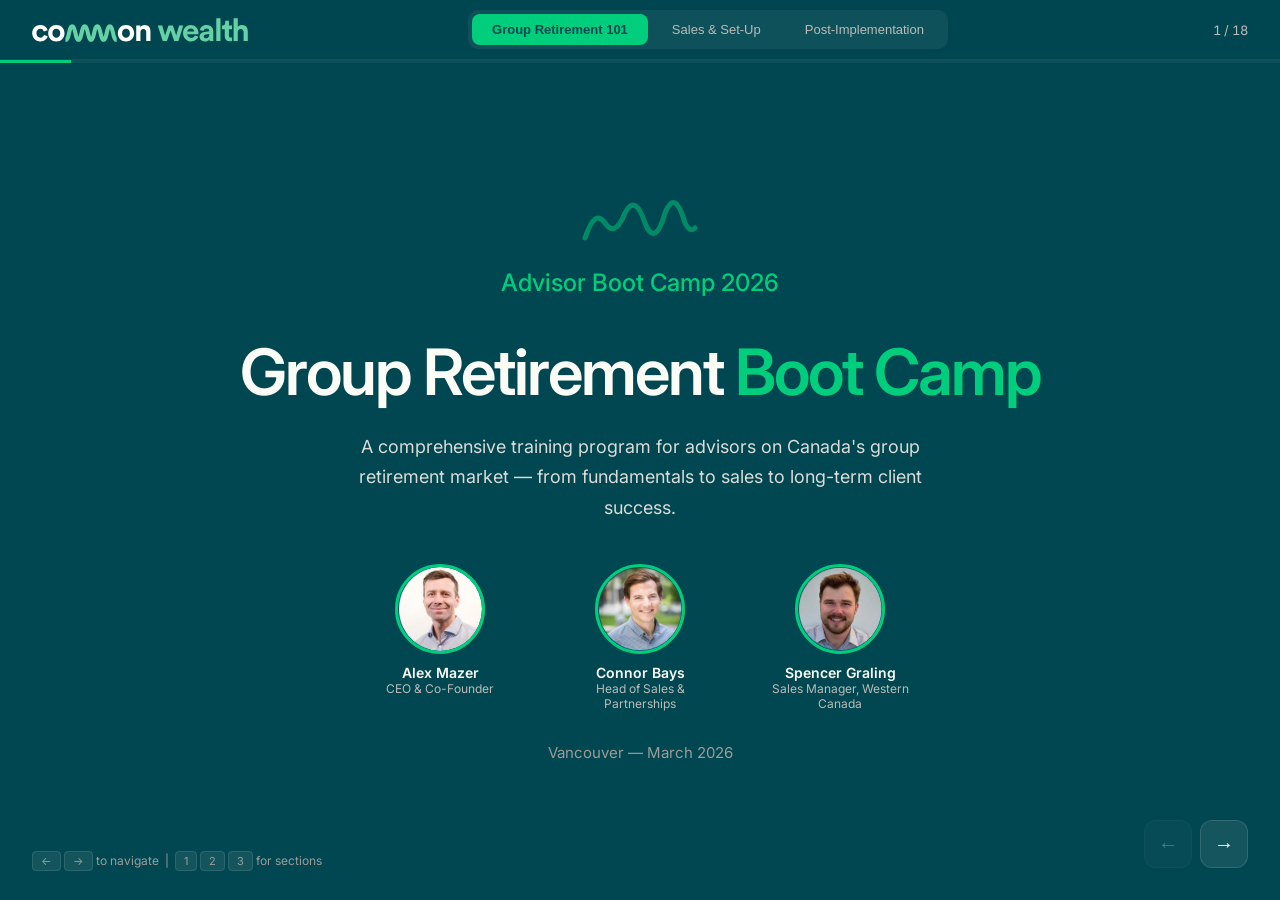
==== index.html @ a5462b47 "Make calculator inputs collapsible" ====
<!DOCTYPE html>
<html lang="en">
<head>
<meta charset="UTF-8">
<meta name="viewport" content="width=device-width, initial-scale=1.0">
<title>Common Wealth — Advisor Boot Camp</title>
<style>
  @import url('https://fonts.googleapis.com/css2?family=Inter:wght@300;400;500;600;700;800;900&display=swap');

  :root {
    /* ── CW Brand Palette (from brand-guidelines.md) ── */
    --cw-emerald: #00ce7c;
    --cw-emerald-light: #00eaa8;
    --cw-emerald-dark: #018c5a;
    --cw-spruce: #014751;
    --cw-spruce-light: #027985;
    --cw-spruce-dark: #002329;
    --cw-pistachio: #BAEE95;
    --cw-pistachio-light: #eeffd9;
    --cw-sand: #c2b26e;
    --cw-plum: #331f40;
    --cw-plum-light: #5b3a6d;
    --cw-lilac: #c5b6f1;
    --cw-chartreuse: #c6d92f;
    --cw-cloud: #fcfcf7;
    --cw-cloud-d1: #dbdbd7;
    --cw-cloud-d2: #bbbbb7;
    --cw-cloud-d3: #9c9c99;
    --cw-cloud-d4: #7e7e7c;
    /* Semantic aliases */
    --cw-green: var(--cw-emerald);
    --cw-dark: var(--cw-spruce);
    --cw-white: var(--cw-cloud);
    --cw-gray-200: var(--cw-cloud-d1);
    --cw-gray-300: var(--cw-cloud-d2);
    --cw-gray-600: var(--cw-cloud-d3);
    --cw-gray-800: var(--cw-cloud-d4);
    --cw-orange: #FF8A50;
    --slide-transition: 0.4s cubic-bezier(0.4, 0, 0.2, 1);
  }

  * { margin: 0; padding: 0; box-sizing: border-box; }

  body {
    font-family: 'Inter', -apple-system, BlinkMacSystemFont, sans-serif;
    background: var(--cw-spruce);
    color: var(--cw-cloud);
    overflow: hidden;
    height: 100vh;
    width: 100vw;
  }

  /* ─── Top Navigation Bar ─── */
  .top-nav {
    position: fixed; top: 0; left: 0; right: 0; z-index: 100;
    background: rgba(1, 71, 81, 0.95);
    backdrop-filter: blur(20px);
    border-bottom: 1px solid rgba(0, 206, 124, 0.15);
    display: flex; align-items: center; justify-content: space-between;
    padding: 0 32px; height: 60px;
  }

  .logo {
    display: flex; align-items: center; gap: 10px;
    font-size: 20px; font-weight: 600; letter-spacing: -0.5px;
    color: var(--cw-cloud); text-decoration: none;
  }
  .logo img { height: 28px; width: auto; }
  .logo .mm { color: var(--cw-emerald); }

  .section-tabs {
    display: flex; gap: 4px; background: rgba(252,252,247,0.06);
    border-radius: 10px; padding: 4px;
  }
  .section-tab {
    padding: 8px 20px; border-radius: 8px; cursor: pointer;
    font-size: 13px; font-weight: 500; color: var(--cw-cloud-d2);
    transition: all 0.3s; border: none; background: none;
    white-space: nowrap;
  }
  .section-tab:hover { color: var(--cw-cloud); background: rgba(252,252,247,0.06); }
  .section-tab.active {
    background: var(--cw-emerald); color: var(--cw-spruce);
    font-weight: 600;
  }

  .slide-counter {
    font-size: 13px; color: var(--cw-cloud-d2); font-variant-numeric: tabular-nums;
    min-width: 80px; text-align: right;
  }

  /* ─── Slide Container ─── */
  .slide-container {
    position: fixed; top: 60px; bottom: 0; left: 0; right: 0;
    overflow: hidden;
  }

  .slide {
    position: absolute; top: 0; left: 0; right: 0; bottom: 0;
    display: none; align-items: center; justify-content: center;
    padding: 40px 60px;
    opacity: 0;
    pointer-events: none;
    overflow-y: auto;
  }
  .slide.active {
    display: flex;
    opacity: 1; transform: translateX(0); pointer-events: all;
    animation: slideIn 0.4s ease forwards;
  }

  @keyframes slideIn {
    from { opacity: 0; transform: translateX(40px); }
    to { opacity: 1; transform: translateX(0); }
  }
  @keyframes slideInReverse {
    from { opacity: 0; transform: translateX(-40px); }
    to { opacity: 1; transform: translateX(0); }
  }

  .slide-inner {
    max-width: 1200px; width: 100%;
  }

  /* ─── Slide Typography ─── */
  .slide h1 {
    font-size: 48px; font-weight: 600; line-height: 1.1;
    letter-spacing: -1.5px; margin-bottom: 24px;
  }
  .slide h2 {
    font-size: 36px; font-weight: 600; line-height: 1.2;
    letter-spacing: -1px; margin-bottom: 20px;
  }
  .slide h3 {
    font-size: 22px; font-weight: 600; margin-bottom: 16px;
    color: var(--cw-emerald);
  }
  .slide p {
    font-size: 18px; line-height: 1.7; color: var(--cw-cloud-d1);
    max-width: 800px;
  }
  .slide .subtitle {
    font-size: 20px; color: var(--cw-emerald); font-weight: 500;
    margin-bottom: 8px;
  }

  .accent { color: var(--cw-emerald); }
  .accent-pistachio { color: var(--cw-pistachio); }

  /* ─── Card Grids ─── */
  .card-grid {
    display: grid; gap: 20px; margin-top: 32px;
  }
  .card-grid.cols-2 { grid-template-columns: 1fr 1fr; }
  .card-grid.cols-3 { grid-template-columns: 1fr 1fr 1fr; }
  .card-grid.cols-4 { grid-template-columns: 1fr 1fr 1fr 1fr; }

  .card {
    background: rgba(252,252,247,0.04);
    border: 1px solid rgba(252,252,247,0.08);
    border-radius: 16px; padding: 28px;
    transition: all 0.3s;
  }
  .card:hover {
    background: rgba(252,252,247,0.07);
    border-color: rgba(0, 206, 124, 0.2);
    transform: translateY(-2px);
  }
  .card h4 {
    font-size: 16px; font-weight: 600; margin-bottom: 10px;
    color: var(--cw-cloud);
  }
  .card p { font-size: 15px; line-height: 1.6; color: var(--cw-cloud-d2); }
  .card .big-number {
    font-size: 42px; font-weight: 300; color: var(--cw-emerald);
    line-height: 1; margin-bottom: 8px; letter-spacing: -1px;
  }
  .card .stat-label {
    font-size: 14px; color: var(--cw-cloud-d2); font-weight: 400;
  }

  /* ─── SVG Donut Charts ─── */
  .donut-row { display: flex; gap: 40px; justify-content: center; margin-top: 32px; flex-wrap: wrap; }
  .donut-item { text-align: center; }
  .donut-item svg { width: 150px; height: 150px; transform: rotate(-90deg); }
  .donut-item .donut-label { margin-top: 12px; font-size: 14px; font-weight: 400; color: var(--cw-cloud-d2); }
  .donut-item .donut-value { font-size: 13px; font-weight: 600; color: var(--cw-emerald); }
  .donut-ring { fill: none; stroke: rgba(252,252,247,0.08); }
  .donut-segment { fill: none; stroke-linecap: round; transition: stroke-dashoffset 1.2s ease; }

  /* ─── Pillar Diagram ─── */
  .pillar-row {
    display: flex; gap: 16px; margin-top: 32px; align-items: flex-end;
    justify-content: center;
  }
  .pillar {
    text-align: center; border-radius: 12px 12px 0 0; padding: 24px 20px;
    min-width: 180px; transition: all 0.3s; cursor: default;
  }
  .pillar:hover { transform: translateY(-4px); }
  .pillar.p1 { background: var(--cw-spruce-light); height: 260px; display: flex; flex-direction: column; justify-content: flex-end; }
  .pillar.p2 { background: var(--cw-emerald-dark); height: 220px; display: flex; flex-direction: column; justify-content: flex-end; }
  .pillar.p3 { background: var(--cw-emerald); height: 280px; display: flex; flex-direction: column; justify-content: flex-end; }
  .pillar .pillar-num { font-size: 36px; font-weight: 600; color: var(--cw-cloud); }
  .pillar .pillar-title { font-size: 15px; font-weight: 600; margin-top: 8px; }
  .pillar .pillar-desc { font-size: 13px; color: rgba(252,252,247,0.7); margin-top: 6px; line-height: 1.4; }
  .pillar.p3 .pillar-num, .pillar.p3 .pillar-title { color: var(--cw-spruce); }
  .pillar.p3 .pillar-desc { color: rgba(1,71,81,0.7); }

  /* ─── Stat Bars ─── */
  .stat-bar-group { margin-top: 28px; }
  .stat-bar-item { margin-bottom: 20px; }
  .stat-bar-label {
    display: flex; justify-content: space-between; margin-bottom: 6px;
    font-size: 15px; font-weight: 400;
  }
  .stat-bar-label span:last-child { color: var(--cw-emerald); font-weight: 600; }
  .stat-bar {
    height: 12px; background: rgba(252,252,247,0.08);
    border-radius: 6px; overflow: hidden;
  }
  .stat-bar-fill {
    height: 100%; background: linear-gradient(90deg, var(--cw-emerald), var(--cw-emerald-light));
    border-radius: 6px; transition: width 1s cubic-bezier(0.4, 0, 0.2, 1);
    width: 0;
  }
  .slide.active .stat-bar-fill { width: var(--bar-width); }

  /* ─── Split Layout ─── */
  .split { display: flex; gap: 48px; align-items: flex-start; }
  .split-left { flex: 1; }
  .split-right { flex: 1; }

  /* ─── Plan Type Table (brand: no vertical lines, minimal) ─── */
  .plan-table {
    width: 100%; border-collapse: collapse;
    margin-top: 24px; font-size: 15px;
  }
  .plan-table th {
    padding: 14px 20px;
    text-align: left; font-weight: 600; font-size: 14px;
    color: var(--cw-emerald); border-bottom: 2px solid rgba(0,206,124,0.3);
  }
  .plan-table td {
    padding: 14px 20px; border-bottom: 1px solid rgba(252,252,247,0.06);
    color: var(--cw-cloud-d1);
  }
  .plan-table tr:hover td { background: rgba(252,252,247,0.03); }
  .plan-table .plan-name { font-weight: 600; color: var(--cw-cloud); }

  /* ─── Calculator ─── */
  .calculator {
    background: rgba(252,252,247,0.04);
    border: 1px solid rgba(252,252,247,0.1);
    border-radius: 20px; padding: 36px;
    margin-top: 24px;
  }
  .calc-inputs {
    display: grid; grid-template-columns: 1fr 1fr 1fr; gap: 20px;
    margin-bottom: 32px;
  }
  .calc-field label {
    display: block; font-size: 12px; font-weight: 600;
    color: var(--cw-cloud-d2); margin-bottom: 8px; text-transform: uppercase;
    letter-spacing: 0.5px;
  }
  .calc-field input, .calc-field select {
    width: 100%; padding: 12px 14px; border-radius: 10px;
    border: 1px solid rgba(252,252,247,0.12);
    background: rgba(252,252,247,0.06);
    color: var(--cw-cloud); font-size: 15px; font-family: inherit;
    font-weight: 500; transition: all 0.2s;
  }
  .calc-field input:focus, .calc-field select:focus {
    outline: none; border-color: var(--cw-emerald);
    box-shadow: 0 0 0 3px rgba(0, 206, 124, 0.15);
  }
  .calc-field input::placeholder { color: var(--cw-cloud-d3); }
  .calc-field .input-hint {
    font-size: 11px; color: var(--cw-cloud-d3); margin-top: 4px;
  }
  .calc-field input[type="range"] {
    -webkit-appearance: none; height: 6px; border-radius: 3px;
    background: rgba(252,252,247,0.12); padding: 0; border: none;
    cursor: pointer;
  }
  .calc-field input[type="range"]::-webkit-slider-thumb {
    -webkit-appearance: none; width: 20px; height: 20px; border-radius: 50%;
    background: var(--cw-emerald); cursor: pointer; border: 2px solid var(--cw-spruce);
  }
  .slider-row {
    display: flex; align-items: center; gap: 12px;
  }
  .slider-row input[type="range"] { flex: 1; }
  .slider-value {
    font-size: 16px; font-weight: 600; color: var(--cw-emerald);
    min-width: 48px; text-align: right;
  }

  .calc-results {
    display: grid; grid-template-columns: 1fr 1fr 1fr 1fr; gap: 16px;
  }
  .calc-result-card {
    background: rgba(0, 206, 124, 0.06);
    border: 1px solid rgba(0, 206, 124, 0.15);
    border-radius: 14px; padding: 20px; text-align: center;
  }
  .calc-result-card .result-value {
    font-size: 32px; font-weight: 300; color: var(--cw-emerald);
    letter-spacing: -1px;
  }
  .calc-result-card .result-label {
    font-size: 12px; color: var(--cw-cloud-d2); margin-top: 6px;
    font-weight: 500;
  }
  .calc-result-card.highlight {
    background: rgba(0, 206, 124, 0.12);
    border-color: var(--cw-emerald);
  }

  .calc-toggle {
    display: flex; justify-content: space-between; align-items: center;
    padding: 12px 16px; cursor: pointer; border-radius: 10px;
    background: rgba(252,252,247,0.05); border: 1px solid rgba(252,252,247,0.08);
    margin-bottom: 16px; user-select: none; transition: background 0.2s;
  }
  .calc-toggle:hover { background: rgba(252,252,247,0.08); }
  .calc-toggle span:first-child { font-size: 14px; font-weight: 600; color: var(--cw-cloud); }
  .calc-toggle-icon { font-size: 12px; color: var(--cw-emerald); transition: transform 0.3s; }
  .calc-toggle-icon.collapsed { transform: rotate(-90deg); }
  .calc-collapsible {
    max-height: 600px; overflow: hidden; transition: max-height 0.4s ease;
  }
  .calc-collapsible.collapsed {
    max-height: 0;
  }

  .calc-chart {
    margin-top: 32px; padding: 24px;
    background: rgba(252,252,247,0.03);
    border-radius: 14px;
  }
  .chart-bar-row {
    display: flex; align-items: center; gap: 16px; margin-bottom: 12px;
  }
  .chart-bar-year {
    font-size: 14px; font-weight: 600; width: 60px; text-align: right;
    color: var(--cw-cloud-d2);
  }
  .chart-bar-track {
    flex: 1; height: 32px; background: rgba(252,252,247,0.04);
    border-radius: 8px; overflow: hidden; position: relative;
  }
  .chart-bar-fill-aum {
    position: absolute; top: 0; left: 0; height: 50%;
    background: var(--cw-emerald);
    border-radius: 4px 4px 0 0; transition: width 0.8s ease;
  }
  .chart-bar-fill-rev {
    position: absolute; bottom: 0; left: 0; height: 50%;
    background: var(--cw-pistachio);
    border-radius: 0 0 4px 4px; transition: width 0.8s ease;
  }
  .chart-bar-value {
    font-size: 13px; font-weight: 600; width: 200px;
    color: var(--cw-cloud-d1); display: flex; gap: 12px;
  }
  .chart-bar-value .aum-val { color: var(--cw-emerald); }
  .chart-bar-value .rev-val { color: var(--cw-pistachio); }

  /* ─── Navigation arrows ─── */
  .nav-arrows {
    position: fixed; bottom: 32px; right: 32px; display: flex; gap: 8px; z-index: 100;
  }
  .nav-btn {
    width: 48px; height: 48px; border-radius: 12px;
    background: rgba(252,252,247,0.08); border: 1px solid rgba(252,252,247,0.12);
    color: var(--cw-cloud); font-size: 20px; cursor: pointer;
    display: flex; align-items: center; justify-content: center;
    transition: all 0.2s;
  }
  .nav-btn:hover:not(:disabled) {
    background: var(--cw-emerald); color: var(--cw-spruce);
    border-color: var(--cw-emerald);
  }
  .nav-btn:disabled { opacity: 0.3; cursor: default; }

  /* ─── Progress Bar ─── */
  .progress-bar {
    position: fixed; top: 60px; left: 0; right: 0; height: 3px;
    background: rgba(252,252,247,0.05); z-index: 99;
  }
  .progress-fill {
    height: 100%; background: var(--cw-emerald);
    transition: width 0.4s ease;
  }

  /* ─── Slide-specific: Title Slide ─── */
  .title-slide {
    text-align: center;
  }
  .title-slide h1 { font-size: 64px; letter-spacing: -2px; font-weight: 600; }
  .title-slide .tagline {
    font-size: 24px; color: var(--cw-emerald); font-weight: 500;
    margin-bottom: 40px;
  }
  .title-slide .meta {
    font-size: 15px; color: var(--cw-cloud-d3); margin-top: 32px;
  }

  /* ─── Wave decoration ─── */
  .wave-decoration {
    position: absolute; bottom: -20px; right: -20px; opacity: 0.06;
    pointer-events: none;
  }

  /* ─── Quote / Callout ─── */
  .callout {
    background: rgba(0, 206, 124, 0.06);
    border-left: 4px solid var(--cw-emerald);
    border-radius: 0 12px 12px 0;
    padding: 24px 28px; margin-top: 24px;
  }
  .callout p { font-size: 17px; color: var(--cw-cloud-d1); font-style: italic; }
  .callout .callout-source { font-style: normal; font-size: 13px; color: var(--cw-cloud-d3); margin-top: 8px; }

  /* ─── Icon badges ─── */
  .icon-badge {
    display: inline-flex; align-items: center; justify-content: center;
    width: 48px; height: 48px; border-radius: 12px;
    background: rgba(0, 206, 124, 0.1); margin-bottom: 16px;
    font-size: 24px;
  }

  /* ─── List styling ─── */
  .feature-list { list-style: none; margin-top: 16px; }
  .feature-list li {
    padding: 10px 0; font-size: 16px; color: var(--cw-cloud-d1);
    display: flex; align-items: flex-start; gap: 12px;
  }
  .feature-list li::before {
    content: '→'; color: var(--cw-emerald); font-weight: 700;
    flex-shrink: 0; margin-top: 1px;
  }

  /* ─── Section placeholder ─── */
  .section-placeholder {
    text-align: center; padding: 80px 40px;
  }
  .section-placeholder .placeholder-icon {
    font-size: 64px; margin-bottom: 24px; opacity: 0.6;
  }
  .section-placeholder h2 { color: var(--cw-cloud-d2); }
  .section-placeholder p { color: var(--cw-cloud-d3); max-width: 500px; margin: 16px auto 0; }

  /* ─── Responsive ─── */
  @media (max-width: 900px) {
    .slide { padding: 24px 20px; }
    .slide h1 { font-size: 32px; }
    .slide h2 { font-size: 26px; }
    .card-grid.cols-3, .card-grid.cols-4 { grid-template-columns: 1fr 1fr; }
    .calc-inputs { grid-template-columns: 1fr; }
    .calc-results { grid-template-columns: 1fr 1fr; }
    .split { flex-direction: column; gap: 24px; }
    .pillar-row { flex-direction: column; align-items: stretch; }
    .pillar { height: auto !important; }
    .title-slide h1 { font-size: 36px; }
    .section-tabs { display: none; }
  }

  /* Keyboard hint */
  .kb-hint {
    position: fixed; bottom: 32px; left: 32px; font-size: 12px;
    color: var(--cw-cloud-d3); z-index: 100;
  }
  .kb-hint kbd {
    background: rgba(252,252,247,0.08); padding: 2px 8px;
    border-radius: 4px; font-family: inherit; font-size: 11px;
    border: 1px solid rgba(252,252,247,0.1);
  }

  /* ─── Inline SVG mini-charts ─── */
  .mini-chart { display: inline-block; vertical-align: middle; }

  /* ─── Presenter headshots ─── */
  .presenters {
    display: flex; gap: 60px; justify-content: center; align-items: flex-start; margin-top: 40px;
  }
  .presenter {
    text-align: center; flex: 0 0 140px;
  }
  .presenter-photo {
    width: 90px; height: 90px; border-radius: 50%;
    border: 3px solid var(--cw-emerald);
    background: var(--cw-spruce-light); color: var(--cw-cloud);
    display: flex; align-items: center; justify-content: center;
    font-size: 24px; font-weight: 600; margin: 0 auto 10px;
    overflow: hidden;
  }
  .presenter-photo img {
    width: 100%; height: 100%; object-fit: cover; border-radius: 50%;
  }
  .presenter-name { font-size: 14px; font-weight: 600; color: var(--cw-cloud); }
  .presenter-role { font-size: 12px; color: var(--cw-cloud-d2); }
</style>
</head>
<body>

<!-- ─── Top Navigation ─── -->
<nav class="top-nav">
  <div class="logo"><svg height="24" xmlns="http://www.w3.org/2000/svg" id="Layer_1" data-name="Layer 1" viewBox="0 0 540 60"><defs><style>      .cls-1 {        fill: #65d1a6;      }      .cls-1, .cls-2 {        stroke-width: 0px;      }      .cls-2 {        fill: #fff;      }    </style></defs><g><path class="cls-2" d="M11,38.2c0,7,4.6,11,10,11s8.1-3.6,8.9-6.6l9.3,3.1c-1.7,6.5-7.8,13.1-18.2,13.1S.5,50.1.5,38.1s8.9-20.7,20.2-20.7,16.6,6.6,18.3,13.1l-9.4,3.2c-1-3.2-3.4-6.6-8.6-6.6-5.5.2-10,4.1-10,11.1Z"></path><path class="cls-2" d="M81.3,38.2c0,12-8.8,20.7-20.4,20.7s-20.4-8.7-20.4-20.7,8.8-20.7,20.4-20.7c11.6,0,20.4,8.7,20.4,20.7ZM70.7,38.2c0-7.4-4.7-11.1-9.9-11.1s-9.8,3.8-9.8,11.1,4.7,11.1,9.9,11.1,9.8-3.7,9.8-11.1Z"></path><path class="cls-2" d="M255.4,38.2c0,12-8.8,20.7-20.4,20.7s-20.4-8.7-20.4-20.7,8.8-20.7,20.4-20.7c11.6,0,20.4,8.7,20.4,20.7ZM244.9,38.2c0-7.4-4.7-11.1-9.9-11.1s-9.9,3.7-9.9,11.1,4.7,11.1,9.9,11.1,9.9-3.7,9.9-11.1Z"></path><path class="cls-2" d="M271.1,57.7h-10.5V18.7h10.2v4.8c2.4-4,7-5.9,11.2-5.9,9.7,0,14.1,6.9,14.1,15.4v24.5h-10.5v-22.5c0-4.4-2.1-7.8-7.2-7.8s-7.3,3.6-7.3,8.1v22.4h0Z"></path></g><g><g><path class="cls-1" d="M352.2,18.7l8.4,25.1,7.2-25.1h10.4l-12.2,38.9h-10.5l-9.1-26.6-8.9,26.6h-10.7l-12.4-38.9h11.1l7.2,25,8.5-25s11,0,11,0Z"></path><path class="cls-1" d="M415.5,46.5c-2,6.7-8.2,12.3-17.7,12.3s-20.1-7.7-20.1-20.8,9.2-20.5,19.2-20.5,19.2,7.7,19.2,20.2-.2,3.1-.2,3.2h-27.9c.2,5.1,4.6,8.9,9.8,8.9s7.6-2.5,8.9-5.9l8.8,2.6ZM405.7,33.8c-.2-3.9-2.7-7.7-8.7-7.7s-8.5,4.1-8.7,7.7h17.4Z"></path><path class="cls-1" d="M430.5,35.3l9.6-1.4c2.2-.3,2.9-1.4,2.9-2.8,0-2.8-2.1-5.1-6.6-5.1s-7.1,2.9-7.4,6.3l-9.3-2c.6-6.1,6.3-12.8,16.7-12.8s16.9,7,16.9,14.8v19.2c0,2.1.2,4.8.5,6.2h-9.7c-.2-1-.4-3.2-.4-4.7-2,3.1-5.7,5.8-11.5,5.8-8.3,0-13.4-5.6-13.4-11.7,0-7,5.2-10.9,11.7-11.8ZM443,41.9v-1.7l-8.8,1.3c-2.7.4-4.8,1.9-4.8,4.9s1.7,4.5,5.1,4.5c4.4.1,8.5-2.1,8.5-9Z"></path><path class="cls-1" d="M460.7,57.7V.4h10.5v57.3s-10.5,0-10.5,0Z"></path><path class="cls-1" d="M492.3,18.7h7.8v9.3h-7.8v16.3c0,3.4,1.6,4.5,4.6,4.5s2.7-.2,3.2-.3v8.8c-1,.4-2.8.9-5.9.9-7.6,0-12.3-4.5-12.3-12v-18.1h-7v-9.3h2c4.1,0,6-2.7,6-6.2v-5.5h9.5v11.6h-.1Z"></path><path class="cls-1" d="M514.5,57.7h-10.5V.4h10.5v21.6c2.5-3,6.8-4.3,10.5-4.3,9.9,0,14.5,6.9,14.5,15.4v24.5h-10.5v-22.6c0-4.4-2.1-7.8-7.2-7.8s-7,3.3-7.3,7.6v22.9Z"></path></g><path class="cls-1" d="M84.9,59.5c8,0,10.3-10.2,12.8-20.9.7-3.2,1.8-7.9,2.9-10.9,1.1,3,2.2,7.7,2.9,10.9,2.5,10.8,4.8,20.9,12.8,20.9s10.3-10.2,12.8-20.9c.7-3.2,1.8-7.9,2.9-10.9,1.1,3,2.2,7.7,2.9,10.9,2.5,10.8,4.8,20.9,12.8,20.9s10.3-10.2,12.8-20.9c.7-3.2,1.8-7.9,2.9-10.9,1.1,3,2.2,7.7,2.9,10.9,2.5,10.8,4.8,20.9,12.8,20.9s10.3-10.2,12.8-20.9c.7-3.2,1.8-7.9,2.9-10.9,1.1,3,2.2,7.7,2.9,10.9,2.5,10.8,4.8,20.9,12.8,20.9h1.3v-9.7c-1.5-1.4-3.2-9-4.3-13.5-2.5-10.8-4.8-20.9-12.8-20.9s-10.3,10.2-12.8,20.9c-.7,3.2-1.8,7.9-2.9,10.9-1.1-3-2.2-7.7-2.9-10.9-2.5-10.8-4.8-20.9-12.8-20.9s-10.3,10.2-12.8,20.9c-.7,3.2-1.8,7.9-2.9,10.9-1.1-3-2.2-7.7-2.9-10.9-2.5-10.8-4.8-20.9-12.8-20.9s-10.3,10.2-12.8,20.9c-.7,3.2-1.8,7.9-2.9,10.9-1.1-3-2.2-7.7-2.9-10.9-2.5-10.8-4.8-20.9-12.8-20.9s-10.2,10.1-12.7,20.9c-1,4.5-2.8,12.1-4.3,13.5v9.7h1.4Z"></path></g></svg></div>
  <div class="section-tabs">
    <button class="section-tab active" onclick="goToSection(0)">Group Retirement 101</button>
    <button class="section-tab" onclick="goToSection(1)">Sales & Set-Up</button>
    <button class="section-tab" onclick="goToSection(2)">Post-Implementation</button>
  </div>
  <div class="slide-counter" id="slideCounter">1 / 17</div>
</nav>

<div class="progress-bar"><div class="progress-fill" id="progressFill"></div></div>

<!-- ─── Slide Container ─── -->
<div class="slide-container" id="slideContainer">

<!-- ═══════════════════════════════════════════════ -->
<!-- SECTION 1: GROUP RETIREMENT 101                 -->
<!-- ═══════════════════════════════════════════════ -->

<!-- Slide 0: Title -->
<div class="slide active" data-section="0">
  <div class="slide-inner title-slide">
    <svg width="120" height="50" viewBox="0 0 120 50" style="margin-bottom: 16px; opacity: 0.5;">
      <path d="M5 40 Q15 10 25 25 Q35 40 45 15 Q55 -5 65 25 Q75 50 85 15 Q95 -10 105 25 Q110 35 115 30" fill="none" stroke="#00ce7c" stroke-width="5" stroke-linecap="round"/>
    </svg>
    <div class="tagline">Advisor Boot Camp 2026</div>
    <h1>Group Retirement <span class="accent">Boot Camp</span></h1>
    <p style="margin: 24px auto 0; max-width: 600px;">A comprehensive training program for advisors on Canada's group retirement market — from fundamentals to sales to long-term client success.</p>
    <div class="presenters">
      <div class="presenter">
        <div class="presenter-photo"><img src="[data-uri]" alt="Alex Mazer"></div>
        <div class="presenter-name">Alex Mazer</div>
        <div class="presenter-role">CEO & Co-Founder</div>
      </div>
      <div class="presenter">
        <div class="presenter-photo"><img src="[data-uri]" alt="Connor Bays"></div>
        <div class="presenter-name">Connor Bays</div>
        <div class="presenter-role">Head of Sales & Partnerships</div>
      </div>
      <div class="presenter">
        <div class="presenter-photo"><img src="[data-uri]" alt="Spencer Graling"></div>
        <div class="presenter-name">Spencer Graling</div>
        <div class="presenter-role">Sales Manager, Western Canada</div>
      </div>
    </div>
    <div class="meta">Vancouver — March 2026</div>
  </div>
</div>

<!-- Slide 1: Section 1 Opener -->
<div class="slide" data-section="0">
  <div class="slide-inner section-placeholder">
    <div class="placeholder-icon">📚</div>
    <div class="tagline">Section 1</div>
    <h2>Group Retirement <span class="accent">101</span></h2>
    <p>Everything you need to know about Canada's retirement landscape, group plan types, and why this is one of the fastest-growing opportunities in financial services.</p>
    <div class="card-grid cols-3" style="margin-top: 40px; text-align: left;">
      <div class="card">
        <h4>The Retirement System</h4>
        <p>Canada's three-pillar framework, CPP & OAS basics, and the retirement readiness gap that creates massive opportunity.</p>
      </div>
      <div class="card">
        <h4>The Market</h4>
        <p>A $365.6B industry with 83,000+ plans. Plan types, regulatory landscape, and competitive positioning.</p>
      </div>
      <div class="card">
        <h4>The Opportunity</h4>
        <p>Why group retirement is a great business for advisors — recurring revenue, compounding AUA, and underserved SMBs.</p>
      </div>
    </div>
    <div class="meta" style="margin-top: 40px;">Presented by Alex Mazer, CEO & Co-Founder</div>
  </div>
</div>

<!-- Slide 2: Canada's Retirement System -->
<div class="slide" data-section="0">
  <div class="slide-inner">
    <div class="subtitle">The Foundation</div>
    <h2>Canada's retirement income system</h2>
    <p>Canada's retirement security rests on three pillars — but two of them were never designed to fully replace working income. That's where advisors come in.</p>

    <div class="pillar-row">
      <div class="pillar p1">
        <div class="pillar-num">1</div>
        <div class="pillar-title">Government Benefits</div>
        <div class="pillar-desc">CPP/QPP + OAS/GIS — Universal baseline, but limited</div>
      </div>
      <div class="pillar p2">
        <div class="pillar-num">2</div>
        <div class="pillar-title">Workplace Plans</div>
        <div class="pillar-desc">Group RRSPs, DPSPs, DC Pensions, TFSAs — Employer-sponsored</div>
      </div>
      <div class="pillar p3">
        <div class="pillar-num">3</div>
        <div class="pillar-title">Personal Savings</div>
        <div class="pillar-desc">Individual RRSPs, TFSAs, non-registered — Self-directed</div>
      </div>
    </div>
  </div>
</div>

<!-- Slide 2: CPP & OAS Numbers -->
<div class="slide" data-section="0">
  <div class="slide-inner">
    <div class="subtitle">Pillar 1 — The Numbers</div>
    <h2>CPP & OAS in <span class="accent">2026</span></h2>

    <div class="split">
      <div class="split-left">
        <h3>Canada Pension Plan</h3>
        <div class="card" style="margin-bottom: 16px;">
          <div class="big-number">$74,600</div>
          <div class="stat-label">Maximum Pensionable Earnings (YMPE) — 2026</div>
        </div>
        <div class="card">
          <div class="big-number">5.95%</div>
          <div class="stat-label">Employee + employer contribution rate each</div>
        </div>
        <div class="callout" style="margin-top: 16px;">
          <p>CPP enhancement is phasing in — the benefit will rise to 33.33% of pensionable earnings, but maximum CPP retirement at 65 still only replaces about $18,000/year.</p>
        </div>
      </div>
      <div class="split-right">
        <h3>Old Age Security</h3>
        <div class="card" style="margin-bottom: 16px;">
          <div class="big-number">$816</div>
          <div class="stat-label">Monthly OAS payment (age 75+, Q1 2026)</div>
        </div>
        <div class="card">
          <div class="big-number">$95,323</div>
          <div class="stat-label">Clawback threshold (ages 65-74)</div>
        </div>
        <div class="callout" style="margin-top: 16px;">
          <p>OAS + maximum CPP together provide roughly $24,000-$28,000/year — well below the average Canadian household's pre-retirement spending.</p>
        </div>
      </div>
    </div>
  </div>
</div>

<!-- Slide 3: Retirement Readiness Crisis -->
<div class="slide" data-section="0">
  <div class="slide-inner">
    <div class="subtitle">The Problem</div>
    <h2>Canadians are <span class="accent">not ready</span> for retirement</h2>
    <p>The data paints a clear picture: most Canadians are underprepared, and the gap is widening.</p>

    <div class="split" style="margin-top: 24px;">
      <div class="split-left">
        <div class="stat-bar-group">
          <div class="stat-bar-item">
            <div class="stat-bar-label"><span>Feel unprepared for retirement</span><span>57%</span></div>
            <div class="stat-bar"><div class="stat-bar-fill" style="--bar-width: 57%"></div></div>
          </div>
          <div class="stat-bar-item">
            <div class="stat-bar-label"><span>Say savings is "prohibitively expensive"</span><span>70%</span></div>
            <div class="stat-bar"><div class="stat-bar-fill" style="--bar-width: 70%"></div></div>
          </div>
          <div class="stat-bar-item">
            <div class="stat-bar-label"><span>Age 55-64 with $100k or less saved</span><span>73%</span></div>
            <div class="stat-bar"><div class="stat-bar-fill" style="--bar-width: 73%"></div></div>
          </div>
          <div class="stat-bar-item">
            <div class="stat-bar-label"><span>Women age 55-64 feeling unprepared</span><span>62%</span></div>
            <div class="stat-bar"><div class="stat-bar-fill" style="--bar-width: 62%"></div></div>
          </div>
          <div class="stat-bar-item">
            <div class="stat-bar-label"><span>Cite money as top source of stress</span><span>42%</span></div>
            <div class="stat-bar"><div class="stat-bar-fill" style="--bar-width: 42%"></div></div>
          </div>
        </div>
      </div>
      <div class="split-right">
        <h3>Confidence gap</h3>
        <div class="donut-row" style="margin-top: 8px;">
          <div class="donut-item">
            <svg viewBox="0 0 36 36">
              <circle class="donut-ring" cx="18" cy="18" r="14" stroke-width="4"/>
              <circle class="donut-segment" cx="18" cy="18" r="14" stroke-width="4" stroke="var(--cw-emerald)" stroke-dasharray="59 41" stroke-dashoffset="25"/>
            </svg>
            <div class="donut-value">59%</div>
            <div class="donut-label">With workplace plan</div>
          </div>
          <div class="donut-item">
            <svg viewBox="0 0 36 36">
              <circle class="donut-ring" cx="18" cy="18" r="14" stroke-width="4"/>
              <circle class="donut-segment" cx="18" cy="18" r="14" stroke-width="4" stroke="var(--cw-sand)" stroke-dasharray="34 66" stroke-dashoffset="25"/>
            </svg>
            <div class="donut-value" style="color: var(--cw-sand);">34%</div>
            <div class="donut-label">Without workplace plan</div>
          </div>
        </div>
        <div class="callout" style="margin-top: 16px;">
          <p>Workplace plans raise retirement confidence by 25 percentage points.</p>
          <div class="callout-source">— HOOPP 2024 Canadian Retirement Survey</div>
        </div>
      </div>
    </div>
  </div>
</div>

<!-- Slide 4: The Coverage Gap -->
<div class="slide" data-section="0">
  <div class="slide-inner">
    <div class="subtitle">The Opportunity</div>
    <h2>The massive <span class="accent">coverage gap</span></h2>

    <div class="card-grid cols-3">
      <div class="card" style="text-align: center;">
        <div class="big-number">9.1M</div>
        <div class="stat-label">Canadian workers without a workplace retirement plan</div>
      </div>
      <div class="card" style="text-align: center;">
        <div class="big-number">~600k</div>
        <div class="stat-label">SMBs (4-500 employees) in Canada</div>
      </div>
      <div class="card" style="text-align: center;">
        <div class="big-number">~80k</div>
        <div class="stat-label">Currently have a retirement plan — that's only 13%</div>
      </div>
    </div>

    <div class="split" style="margin-top: 32px;">
      <div class="split-left">
        <h3>Public vs. Private Sector</h3>
        <!-- SVG horizontal bar chart -->
        <svg width="100%" height="120" viewBox="0 0 500 120" style="margin-top: 16px;">
          <text x="0" y="30" fill="#dbdbd7" font-size="13" font-family="Inter">Public sector RPP</text>
          <rect x="160" y="16" width="320" height="24" rx="4" fill="rgba(252,252,247,0.06)"/>
          <rect x="160" y="16" width="280" height="24" rx="4" fill="#00ce7c"/>
          <text x="450" y="33" fill="#00ce7c" font-size="13" font-weight="600" font-family="Inter">87.4%</text>

          <text x="0" y="78" fill="#dbdbd7" font-size="13" font-family="Inter">Private sector RPP</text>
          <rect x="160" y="64" width="320" height="24" rx="4" fill="rgba(252,252,247,0.06)"/>
          <rect x="160" y="64" width="65" height="24" rx="4" fill="#c2b26e"/>
          <text x="235" y="81" fill="#c2b26e" font-size="13" font-weight="600" font-family="Inter">20.4%</text>
        </svg>
      </div>
      <div class="split-right">
        <h3>Canada vs. the U.S.</h3>
        <!-- SVG horizontal bar chart -->
        <svg width="100%" height="120" viewBox="0 0 500 120" style="margin-top: 16px;">
          <text x="0" y="30" fill="#dbdbd7" font-size="13" font-family="Inter">U.S. small employers</text>
          <rect x="160" y="16" width="320" height="24" rx="4" fill="rgba(252,252,247,0.06)"/>
          <rect x="160" y="16" width="154" height="24" rx="4" fill="#c5b6f1"/>
          <text x="324" y="33" fill="#c5b6f1" font-size="13" font-weight="600" font-family="Inter">48%</text>

          <text x="0" y="78" fill="#dbdbd7" font-size="13" font-family="Inter">Canadian SMEs</text>
          <rect x="160" y="64" width="320" height="24" rx="4" fill="rgba(252,252,247,0.06)"/>
          <rect x="160" y="64" width="61" height="24" rx="4" fill="#c2b26e"/>
          <text x="231" y="81" fill="#c2b26e" font-size="13" font-weight="600" font-family="Inter">19%</text>
        </svg>
      </div>
    </div>
  </div>
</div>

<!-- Slide 5: Basics of Retirement Finance (updated to $500/mo) -->
<div class="slide" data-section="0">
  <div class="slide-inner">
    <div class="subtitle">Retirement Finance 101</div>
    <h2>The basics of <span class="accent">retirement math</span></h2>

    <div class="split">
      <div class="split-left">
        <h3>The replacement ratio</h3>
        <p>Financial planners typically recommend replacing 60-80% of pre-retirement income. For someone earning $75,000:</p>
        <div class="card-grid cols-2" style="margin-top: 16px;">
          <div class="card" style="text-align: center;">
            <div class="big-number" style="font-size: 32px;">$45-60k</div>
            <div class="stat-label">Annual retirement income target</div>
          </div>
          <div class="card" style="text-align: center;">
            <div class="big-number" style="font-size: 32px;">~$28k</div>
            <div class="stat-label">Max CPP + OAS provides</div>
          </div>
        </div>
        <div class="callout" style="margin-top: 16px;">
          <p>The gap of $17,000-$32,000/year must come from workplace plans and personal savings. That's the advisor opportunity.</p>
        </div>
      </div>
      <div class="split-right">
        <h3>Why starting early matters</h3>
        <p>The power of compounding on a <strong style="color:var(--cw-emerald);">$500/month</strong> contribution:</p>
        <!-- Visual bar chart for compounding -->
        <svg width="100%" height="250" viewBox="0 0 440 250" style="margin-top: 16px;">
          <!-- Bars -->
          <rect x="30" y="20" width="80" height="180" rx="6" fill="var(--cw-emerald)" opacity="0.9"/>
          <rect x="140" y="70" width="80" height="130" rx="6" fill="var(--cw-emerald)" opacity="0.7"/>
          <rect x="250" y="120" width="80" height="80" rx="6" fill="var(--cw-emerald)" opacity="0.5"/>
          <rect x="360" y="155" width="80" height="45" rx="6" fill="var(--cw-emerald)" opacity="0.3"/>
          <!-- Values -->
          <text x="70" y="15" text-anchor="middle" fill="#00ce7c" font-size="14" font-weight="600" font-family="Inter">$995k</text>
          <text x="180" y="65" text-anchor="middle" fill="#00ce7c" font-size="14" font-weight="600" font-family="Inter">$502k</text>
          <text x="290" y="115" text-anchor="middle" fill="#00ce7c" font-size="14" font-weight="600" font-family="Inter">$231k</text>
          <text x="400" y="150" text-anchor="middle" fill="#00ce7c" font-size="14" font-weight="600" font-family="Inter">$82k</text>
          <!-- Labels -->
          <text x="70" y="220" text-anchor="middle" fill="#bbbbb7" font-size="12" font-family="Inter">Start at 25</text>
          <text x="70" y="236" text-anchor="middle" fill="#9c9c99" font-size="11" font-family="Inter">40 years</text>
          <text x="180" y="220" text-anchor="middle" fill="#bbbbb7" font-size="12" font-family="Inter">Start at 35</text>
          <text x="180" y="236" text-anchor="middle" fill="#9c9c99" font-size="11" font-family="Inter">30 years</text>
          <text x="290" y="220" text-anchor="middle" fill="#bbbbb7" font-size="12" font-family="Inter">Start at 45</text>
          <text x="290" y="236" text-anchor="middle" fill="#9c9c99" font-size="11" font-family="Inter">20 years</text>
          <text x="400" y="220" text-anchor="middle" fill="#bbbbb7" font-size="12" font-family="Inter">Start at 55</text>
          <text x="400" y="236" text-anchor="middle" fill="#9c9c99" font-size="11" font-family="Inter">10 years</text>
        </svg>
        <div style="font-size: 12px; color: var(--cw-cloud-d3); text-align: center;">Assumes 6% annual return, compounded monthly</div>
      </div>
    </div>
  </div>
</div>

<!-- Slide 6: GRS Market Overview -->
<div class="slide" data-section="0">
  <div class="slide-inner">
    <div class="subtitle">The Market</div>
    <h2>Group retirement is a <span class="accent">$365.6B</span> market — and growing</h2>

    <div class="card-grid cols-3">
      <div class="card" style="text-align: center;">
        <div class="big-number">$365.6B</div>
        <div class="stat-label">Total CAP assets under administration (June 2025)</div>
      </div>
      <div class="card" style="text-align: center;">
        <div class="big-number">83,417</div>
        <div class="stat-label">CAP client plans across Canada</div>
      </div>
      <div class="card" style="text-align: center;">
        <div class="big-number">15.5M</div>
        <div class="stat-label">Plan member lives administered</div>
      </div>
    </div>

    <div class="split" style="margin-top: 32px;">
      <div class="split-left">
        <h3>$365.6B CAP market breakdown</h3>
        <!-- Donut chart: real data from Benefits Canada 2025 CAP Suppliers Report -->
        <div style="text-align: center; margin-top: 16px;">
          <svg width="200" height="200" viewBox="0 0 42 42" style="transform: rotate(-90deg);">
            <circle class="donut-ring" cx="21" cy="21" r="16" stroke-width="6"/>
            <circle cx="21" cy="21" r="16" stroke-width="6" fill="none" stroke="var(--cw-emerald)" stroke-dasharray="47 53" stroke-dashoffset="0"/>
            <circle cx="21" cy="21" r="16" stroke-width="6" fill="none" stroke="var(--cw-spruce-light)" stroke-dasharray="45 55" stroke-dashoffset="-47"/>
            <circle cx="21" cy="21" r="16" stroke-width="6" fill="none" stroke="var(--cw-pistachio)" stroke-dasharray="6.5 93.5" stroke-dashoffset="-92"/>
            <circle cx="21" cy="21" r="16" stroke-width="6" fill="none" stroke="var(--cw-lilac)" stroke-dasharray="1.5 98.5" stroke-dashoffset="-98.5"/>
          </svg>
          <div style="display: flex; gap: 16px; justify-content: center; margin-top: 16px; font-size: 13px; flex-wrap: wrap;">
            <span><span style="color: var(--cw-emerald);">&#9679;</span> Group RRSP $171.8B</span>
            <span><span style="color: var(--cw-spruce-light);">&#9679;</span> DC Plans $164.4B</span>
            <span><span style="color: var(--cw-pistachio);">&#9679;</span> DPSP $23.8B</span>
            <span><span style="color: var(--cw-lilac);">&#9679;</span> EPSP $5.6B</span>
          </div>
        </div>
        <p style="font-size: 14px; margin-top: 12px; text-align: center;">Top 9 CAP market grew 16.8% YoY &mdash; Benefits Canada 2025 CAP Suppliers Report</p>
      </div>
      <div class="split-right">
        <h3>Key growth drivers</h3>
        <ul class="feature-list">
          <li>SMB coverage gap closing through advisor-driven distribution</li>
          <li>Employer competition for talent driving benefits adoption</li>
          <li>Regulatory evolution (CAPSA 2024 update, potential auto-enrollment)</li>
          <li>Shift from DB to DC in private sector</li>
          <li>Financial wellness as an HR priority</li>
        </ul>
      </div>
    </div>
  </div>
</div>

<!-- Slide 7: Plan Types -->
<div class="slide" data-section="0">
  <div class="slide-inner">
    <div class="subtitle">Know Your Products</div>
    <h2>Key <span class="accent">plan types</span> for advisors</h2>

    <table class="plan-table">
      <thead>
        <tr>
          <th style="text-align: left;">Plan Type</th>
          <th style="text-align: left;">Tax Treatment</th>
          <th style="text-align: left;">Employer Match</th>
          <th style="text-align: left;">Vesting</th>
          <th style="text-align: left;">Best For</th>
        </tr>
      </thead>
      <tbody>
        <tr>
          <td class="plan-name">Group RRSP</td>
          <td>Pre-tax; taxed on withdrawal</td>
          <td>Optional</td>
          <td>Immediate</td>
          <td>Most common starter plan for SMBs</td>
        </tr>
        <tr>
          <td class="plan-name">DPSP</td>
          <td>Employer-only; taxed on withdrawal</td>
          <td>Employer only</td>
          <td>Up to 2 years</td>
          <td>Retention tool — paired with Group RRSP</td>
        </tr>
        <tr>
          <td class="plan-name">Group TFSA</td>
          <td>After-tax; tax-free growth & withdrawal</td>
          <td>Optional</td>
          <td>Immediate</td>
          <td>Flexibility; lower-income; complement to RRSP</td>
        </tr>
        <tr>
          <td class="plan-name">DC Pension</td>
          <td>Pre-tax; locked-in until retirement</td>
          <td>Required</td>
          <td>Varies by province</td>
          <td>Strongest governance; pension legislation applies</td>
        </tr>
      </tbody>
    </table>

    <div class="callout" style="margin-top: 24px;">
      <p>The most popular combination: Group RRSP + DPSP. The employer matches into the DPSP (with vesting), while the employee contributes to the Group RRSP. This gives the employer a retention lever and the employee immediate access to their own contributions.</p>
    </div>
  </div>
</div>

<!-- Slide 8: CAP Guidelines 2024 (REVISED — retirement outcomes focus) -->
<div class="slide" data-section="0">
  <div class="slide-inner">
    <div class="subtitle">Regulatory Landscape</div>
    <h2>CAPSA <span class="accent">CAP Guidelines</span> — Updated 2024</h2>
    <p>The first major revision in 20 years signals a fundamental shift: from simply offering investment options to actively helping members achieve <strong style="color:var(--cw-emerald);">better retirement outcomes</strong>.</p>

    <div class="card-grid cols-2" style="margin-top: 24px;">
      <div class="card">
        <div class="icon-badge">🎯</div>
        <h4>Outcomes over options</h4>
        <p>The old guidelines focused on giving members investment choices. The 2024 update shifts to <strong>retirement income adequacy</strong> — sponsors must now consider whether their plan actually helps members retire well, not just invest.</p>
      </div>
      <div class="card">
        <div class="icon-badge">📊</div>
        <h4>Expanded scope</h4>
        <p>Now covers VRSPs, LIFs, RRIFs, and TFSAs — not just traditional CAPs. Applies to both the <strong>accumulation and decumulation phases</strong>, recognizing that retirement planning doesn't end at contribution.</p>
      </div>
      <div class="card">
        <div class="icon-badge">⚡</div>
        <h4>Auto-features & defaults</h4>
        <p>Explicitly encourages auto-enrollment, auto-escalation, and balanced default options. Plans with auto-enrollment see <strong>90%+ participation</strong> vs. 30-40% for voluntary.</p>
      </div>
      <div class="card">
        <div class="icon-badge">🧭</div>
        <h4>Decision-making support</h4>
        <p>Sponsors should provide members with retirement income projections, financial planning tools, and access to professional advice — not just fund fact sheets.</p>
      </div>
    </div>

    <div class="card" style="margin-top: 24px; background: rgba(0,206,124,0.08); border-color: rgba(0,206,124,0.2);">
      <h4 style="color: var(--cw-emerald);">Why this is a massive opportunity for advisors</h4>
      <div style="display: grid; grid-template-columns: 1fr 1fr; gap: 16px; margin-top: 12px;">
        <ul class="feature-list" style="margin: 0;">
          <li>Employers need expert guidance to meet new governance standards</li>
          <li>Plan sponsors must now review investment options, fees, and member outcomes regularly</li>
        </ul>
        <ul class="feature-list" style="margin: 0;">
          <li>The shift to outcomes-based thinking creates ongoing advisory relationships, not one-time sales</li>
          <li>Advisors become the compliance bridge between regulators and small employers</li>
        </ul>
      </div>
    </div>
  </div>
</div>

<!-- Slide 9: Competitive Landscape -->
<div class="slide" data-section="0">
  <div class="slide-inner">
    <div class="subtitle">Know the Competition</div>
    <h2>The competitive <span class="accent">landscape</span></h2>

    <div class="split">
      <div class="split-left">
        <h3>Top CAP providers (2025)</h3>
        <!-- Market share bar chart from Benefits Canada 2025 -->
        <div style="margin-top: 12px;">
          <div style="margin-bottom: 14px;">
            <div style="display: flex; justify-content: space-between; font-size: 13px; margin-bottom: 4px;"><span>Sun Life</span><span style="color: var(--cw-emerald); font-weight: 600;">$134.5B</span></div>
            <div style="height: 10px; background: rgba(252,252,247,0.06); border-radius: 5px; overflow: hidden;"><div style="height: 100%; width: 100%; background: var(--cw-emerald); border-radius: 5px;"></div></div>
          </div>
          <div style="margin-bottom: 14px;">
            <div style="display: flex; justify-content: space-between; font-size: 13px; margin-bottom: 4px;"><span>Manulife</span><span style="color: var(--cw-emerald); font-weight: 600;">$101.0B</span></div>
            <div style="height: 10px; background: rgba(252,252,247,0.06); border-radius: 5px; overflow: hidden;"><div style="height: 100%; width: 75%; background: var(--cw-emerald); opacity: 0.8; border-radius: 5px;"></div></div>
          </div>
          <div style="margin-bottom: 14px;">
            <div style="display: flex; justify-content: space-between; font-size: 13px; margin-bottom: 4px;"><span>Canada Life</span><span style="color: var(--cw-emerald); font-weight: 600;">$60.7B</span></div>
            <div style="height: 10px; background: rgba(252,252,247,0.06); border-radius: 5px; overflow: hidden;"><div style="height: 100%; width: 45%; background: var(--cw-emerald); opacity: 0.6; border-radius: 5px;"></div></div>
          </div>
          <div style="margin-bottom: 14px;">
            <div style="display: flex; justify-content: space-between; font-size: 13px; margin-bottom: 4px;"><span>Desjardins</span><span style="color: var(--cw-sand); font-weight: 600;">$22.7B</span></div>
            <div style="height: 10px; background: rgba(252,252,247,0.06); border-radius: 5px; overflow: hidden;"><div style="height: 100%; width: 17%; background: var(--cw-sand); border-radius: 5px;"></div></div>
          </div>
          <div style="margin-bottom: 14px;">
            <div style="display: flex; justify-content: space-between; font-size: 13px; margin-bottom: 4px;"><span>Telus Health</span><span style="color: var(--cw-sand); font-weight: 600;">$20.8B</span></div>
            <div style="height: 10px; background: rgba(252,252,247,0.06); border-radius: 5px; overflow: hidden;"><div style="height: 100%; width: 15.5%; background: var(--cw-sand); border-radius: 5px;"></div></div>
          </div>
          <div style="margin-bottom: 6px;">
            <div style="display: flex; justify-content: space-between; font-size: 13px; margin-bottom: 4px;"><span>iA Financial</span><span style="color: var(--cw-sand); font-weight: 600;">$13.4B</span></div>
            <div style="height: 10px; background: rgba(252,252,247,0.06); border-radius: 5px; overflow: hidden;"><div style="height: 100%; width: 10%; background: var(--cw-sand); border-radius: 5px;"></div></div>
          </div>
        </div>
        <p style="font-size: 11px; color: var(--cw-cloud-d3); margin-top: 8px;">Source: Benefits Canada 2025 CAP Suppliers Report (as of June 30, 2025)</p>
      </div>
      <div class="split-right">
        <h3>The Common Wealth difference</h3>
        <ul class="feature-list">
          <li>Purpose-built for SMBs — no minimums, fast onboarding</li>
          <li>Modern full-stack technology platform</li>
          <li>Accessible to all advisors, not just institutional channels</li>
          <li>Specialized: group retirement is all we do</li>
        </ul>

        <!-- Service cost comparison graphic -->
        <div style="margin-top: 20px; display: flex; gap: 16px; align-items: flex-end;">
          <div style="text-align: center;">
            <div style="width: 100px; height: 40px; background: var(--cw-emerald); border-radius: 6px 6px 0 0; display: flex; align-items: center; justify-content: center; font-weight: 600; color: var(--cw-spruce);">$70</div>
            <div style="font-size: 12px; color: var(--cw-cloud-d2); margin-top: 4px;">Common Wealth</div>
          </div>
          <div style="text-align: center;">
            <div style="width: 100px; height: 144px; background: var(--cw-sand); border-radius: 6px 6px 0 0; display: flex; align-items: center; justify-content: center; font-weight: 600; color: var(--cw-spruce);">$253</div>
            <div style="font-size: 12px; color: var(--cw-cloud-d2); margin-top: 4px;">Legacy carrier</div>
          </div>
          <div style="font-size: 12px; color: var(--cw-cloud-d3); padding-bottom: 24px;">per employer<br>service cost</div>
        </div>
      </div>
    </div>
  </div>
</div>

<!-- Slide 10: Key Trends -->
<div class="slide" data-section="0">
  <div class="slide-inner">
    <div class="subtitle">What's Changing</div>
    <h2>Key <span class="accent">trends</span> shaping the market</h2>

    <div class="card-grid cols-2">
      <div class="card">
        <div class="icon-badge">🎯</div>
        <h4>Decumulation Focus</h4>
        <p>35% of participants unsure how to access savings at retirement. Regulators and plan sponsors are adding retirement income features — a major value-add for advisors.</p>
      </div>
      <div class="card">
        <div class="icon-badge">🧠</div>
        <h4>Financial Wellness</h4>
        <p>42% of Canadians say money is their #1 stress. Employers offering financial wellness programs see better retention and productivity. Plans are becoming an HR tool.</p>
      </div>
      <div class="card">
        <div class="icon-badge">🤖</div>
        <h4>Digital-First Experience</h4>
        <p>Members expect mobile access, real-time projections, and digital enrollment. Common Wealth averages 1.5 monthly log-ins per member — vs. 1-2x per year at legacy carriers.</p>
      </div>
      <div class="card">
        <div class="icon-badge">📈</div>
        <h4>Auto-Features Adoption</h4>
        <p>Auto-enrollment, auto-escalation, and target-date defaults are becoming the norm. CAPSA 2024 explicitly encourages these — they dramatically improve participation and outcomes.</p>
      </div>
    </div>

    <!-- Trend graphic: engagement comparison -->
    <div style="margin-top: 32px; display: flex; gap: 40px; justify-content: center; align-items: flex-end;">
      <div style="text-align: center;">
        <svg width="80" height="100" viewBox="0 0 80 100">
          <rect x="0" y="0" width="80" height="100" rx="6" fill="var(--cw-emerald)" opacity="0.15"/>
          <rect x="0" y="3" width="80" height="97" rx="6" fill="var(--cw-emerald)"/>
          <text x="40" y="55" text-anchor="middle" fill="var(--cw-spruce)" font-size="18" font-weight="600" font-family="Inter">1.5x</text>
          <text x="40" y="72" text-anchor="middle" fill="var(--cw-spruce)" font-size="10" font-family="Inter">/month</text>
        </svg>
        <div style="font-size: 12px; color: var(--cw-cloud-d2); margin-top: 8px;">CW member<br>logins</div>
      </div>
      <div style="text-align: center;">
        <svg width="80" height="100" viewBox="0 0 80 100">
          <rect x="0" y="82" width="80" height="18" rx="4" fill="var(--cw-sand)"/>
          <text x="40" y="96" text-anchor="middle" fill="var(--cw-spruce)" font-size="11" font-weight="600" font-family="Inter">1-2x</text>
        </svg>
        <div style="font-size: 12px; color: var(--cw-cloud-d2); margin-top: 8px;">Legacy carrier<br>logins/year</div>
      </div>
      <div style="font-size: 13px; color: var(--cw-cloud-d2); max-width: 200px; padding-bottom: 16px;">
        Members who engage more make better contribution and investment decisions
      </div>
    </div>
  </div>
</div>

<!-- Slide 11: Why GRS is Great Business -->
<div class="slide" data-section="0">
  <div class="slide-inner">
    <div class="subtitle">The Business Case</div>
    <h2>Why group retirement is a <span class="accent">great business</span> for advisors</h2>

    <div class="card-grid cols-3">
      <div class="card" style="text-align: center;">
        <div class="icon-badge">🔁</div>
        <h4>Recurring Revenue</h4>
        <p>AUA-based commissions compound as plans grow. Unlike one-time insurance commissions, your book grows automatically with every payroll contribution.</p>
      </div>
      <div class="card" style="text-align: center;">
        <div class="icon-badge">📊</div>
        <h4>Predictable Cash Flow</h4>
        <p>Contribution-based commissions arrive with every payroll cycle. Monthly, bi-weekly — steady, plannable income.</p>
      </div>
      <div class="card" style="text-align: center;">
        <div class="icon-badge">🏔️</div>
        <h4>Compounding AUA</h4>
        <p>As assets grow through contributions + market returns, your AUA-based revenue grows too. A well-built book compounds year over year.</p>
      </div>
    </div>

    <div class="card-grid cols-3" style="margin-top: 16px;">
      <div class="card" style="text-align: center;">
        <div class="icon-badge">🤝</div>
        <h4>Deepens Relationships</h4>
        <p>Group retirement gives you a seat at the table with the business owner and HR. It opens doors to benefits cross-sell and individual planning.</p>
      </div>
      <div class="card" style="text-align: center;">
        <div class="icon-badge">🎯</div>
        <h4>Stickiness</h4>
        <p>Plans rarely move once set up. Average plan tenure is 7+ years. The switching cost is high and the relationship deepens over time.</p>
      </div>
      <div class="card" style="text-align: center;">
        <div class="icon-badge">🌊</div>
        <h4>Massive TAM</h4>
        <p>83,000+ employers have plans — but hundreds of thousands more don't. Even capturing 1% means thousands of new plans and billions in new AUA over time.</p>
      </div>
    </div>
  </div>
</div>

<!-- Slide 12: Book of Business Calculator (ENHANCED) -->
<div class="slide" data-section="0" style="align-items: flex-start; padding-top: 60px;">
  <div class="slide-inner">
    <div class="subtitle">Build Your Book</div>
    <h2>Book-of-business <span class="accent">growth calculator</span></h2>
    <p>See how your group retirement book compounds over time. Adjust the inputs to model your own growth trajectory.</p>

    <div class="calculator">
      <div class="calc-toggle" onclick="toggleCalcInputs()" id="calcToggle">
        <span>Assumptions</span>
        <span class="calc-toggle-icon" id="calcToggleIcon">&#9660;</span>
      </div>
      <div class="calc-collapsible" id="calcCollapsible">
        <div class="calc-inputs">
          <div class="calc-field">
            <label>Plans sold per year</label>
            <input type="number" id="calcPlans" value="12" min="1" max="200" oninput="updateCalculator()">
            <div class="input-hint">New employer plans closed annually</div>
          </div>
          <div class="calc-field">
            <label>Members per plan</label>
            <input type="number" id="calcEmps" value="25" min="1" max="500" oninput="updateCalculator()">
            <div class="input-hint">Average members per employer plan</div>
          </div>
          <div class="calc-field">
            <label>Avg. employee contribution / year ($)</label>
            <input type="number" id="calcContrib" value="6000" min="100" max="50000" step="100" oninput="updateCalculator()">
            <div class="input-hint">Per employee (e.g., $500/mo = $6,000)</div>
          </div>
          <div class="calc-field">
            <label>Cashflow commission (% of contributions)</label>
            <input type="number" id="calcCFComm" value="1.0" min="0" max="5" step="0.1" oninput="updateCalculator()">
            <div class="input-hint">Commission on each contribution dollar</div>
          </div>
          <div class="calc-field">
            <label>AUA commission (% of assets)</label>
            <input type="number" id="calcAUAComm" value="0.25" min="0" max="2" step="0.05" oninput="updateCalculator()">
            <div class="input-hint">Trailing commission on total AUA</div>
          </div>
          <div class="calc-field">
            <label>Avg. bulk transfer AUA ($)</label>
            <input type="number" id="calcBulkAUA" value="1000000" min="0" max="50000000" step="50000" oninput="updateCalculator()">
            <div class="input-hint">Total AUA transferred per bulk plan</div>
          </div>
          <div class="calc-field">
            <label>Bulk transfer compensation (%)</label>
            <input type="number" id="calcBulkComp" value="1.0" min="0" max="5" step="0.1" oninput="updateCalculator()">
            <div class="input-hint">One-time commission on bulk transfer AUA</div>
          </div>
        </div>

        <div class="calc-field" style="margin-bottom: 12px;">
          <label>Bulk transfers vs. startups</label>
          <div class="slider-row">
            <input type="range" id="calcBulkPct" min="0" max="100" step="5" value="25" oninput="updateCalculator(); document.getElementById('bulkDisplay').textContent=this.value+'% bulk / '+(100-this.value)+'% startup'">
            <span class="slider-value" id="bulkDisplay">25% bulk / 75% startup</span>
          </div>
        </div>
        <div class="calc-field" style="margin-bottom: 28px;">
          <label>Investment return assumption</label>
          <div class="slider-row">
            <input type="range" id="calcReturn" min="0" max="12" step="0.5" value="6" oninput="updateCalculator(); document.getElementById('returnDisplay').textContent=this.value+'%'">
            <span class="slider-value" id="returnDisplay">6%</span>
          </div>
        </div>
      </div>

      <div style="display: grid; grid-template-columns: 1fr 1fr; gap: 20px; margin-top: 32px;">
        <div class="calc-chart" id="calcChartAUA">
          <div style="display: flex; justify-content: space-between; align-items: center; margin-bottom: 16px;">
            <h3 style="margin: 0;">Cumulative AUA</h3>
            <span style="font-size: 12px; color: var(--cw-emerald);">●</span>
          </div>
          <div id="chartBarsAUA"></div>
        </div>
        <div class="calc-chart" id="calcChartRev">
          <div style="display: flex; justify-content: space-between; align-items: center; margin-bottom: 16px;">
            <h3 style="margin: 0;">Annual Revenue</h3>
            <div style="display: flex; gap: 12px; font-size: 12px;">
              <span><span style="color: var(--cw-pistachio);">●</span> Cashflow</span>
              <span><span style="color: var(--cw-sand);">●</span> AUA-based</span>
              <span><span style="color: var(--cw-lilac);">●</span> Bulk</span>
            </div>
          </div>
          <div id="chartBarsRev"></div>
        </div>
      </div>
    </div>
  </div>
</div>

<!-- Slide 13: Overcoming Objections -->
<div class="slide" data-section="0">
  <div class="slide-inner">
    <div class="subtitle">Overcoming Objections</div>
    <h2>What you'll hear — and how to <span class="accent">respond</span></h2>

    <div class="card-grid cols-3">
      <div class="card">
        <h4 style="color: var(--cw-sand);">"It's too expensive"</h4>
        <p>No setup fees, flexible employer match, and contributions are tax-deductible.</p>
      </div>
      <div class="card">
        <h4 style="color: var(--cw-sand);">"It's too complicated"</h4>
        <p>Modern platforms handle admin end-to-end. The employer spends minutes per month, not hours.</p>
      </div>
      <div class="card">
        <h4 style="color: var(--cw-sand);">"We're too small"</h4>
        <p>Plans can start with as few as 2-3 employees. No minimums required.</p>
      </div>
      <div class="card">
        <h4 style="color: var(--cw-sand);">"Employees won't use it"</h4>
        <p>Auto-enrollment drives 90%+ participation vs. 30-40% with voluntary sign-up.</p>
      </div>
      <div class="card">
        <h4 style="color: var(--cw-sand);">"We already have benefits"</h4>
        <p>Benefits cover today. Retirement plans build their future. They're complementary, not competing.</p>
      </div>
      <div class="card">
        <h4 style="color: var(--cw-sand);">"What if employees leave?"</h4>
        <p>DPSP vesting makes it a retention tool. And members keep their account for life.</p>
      </div>
    </div>
  </div>
</div>

<!-- Slide 14: Section 1 Wrap-up -->
<div class="slide" data-section="0">
  <div class="slide-inner title-slide">
    <svg width="120" height="50" viewBox="0 0 120 50" style="margin-bottom: 16px; opacity: 0.5;">
      <path d="M5 40 Q15 10 25 25 Q35 40 45 15 Q55 -5 65 25 Q75 50 85 15 Q95 -10 105 25 Q110 35 115 30" fill="none" stroke="#00ce7c" stroke-width="5" stroke-linecap="round"/>
    </svg>
    <div class="tagline">Section 1 — Key Takeaways</div>
    <h1>The opportunity is <span class="accent">enormous</span></h1>
    <div style="max-width: 700px; margin: 32px auto 0; text-align: left;">
      <ul class="feature-list" style="font-size: 18px;">
        <li>9.1 million Canadians lack a workplace retirement plan — this is a solvable problem</li>
        <li>Government benefits alone replace less than 40% of income for most workers</li>
        <li>Group retirement is sticky, recurring, compounding revenue for advisors</li>
        <li>Modern platforms like Common Wealth have removed the historical barriers for SMBs</li>
        <li>The regulatory environment is moving toward better retirement outcomes, not just investment options</li>
      </ul>
    </div>
    <div class="meta" style="margin-top: 32px;">Up next: Sales & Set-Up →</div>
  </div>
</div>

<!-- ═══════════════════════════════════════════════ -->
<!-- SECTION 2: SALES & SET-UP                       -->
<!-- ═══════════════════════════════════════════════ -->

<div class="slide" data-section="1">
  <div class="slide-inner section-placeholder">
    <div class="placeholder-icon">🎯</div>
    <div class="tagline">Section 2</div>
    <h2>Sales & Set-Up</h2>
    <p>How to prospect, pitch, and onboard new group retirement plan clients. From first conversation to first payroll contribution.</p>
    <div class="card-grid cols-3" style="margin-top: 40px; text-align: left;">
      <div class="card">
        <h4>Prospecting</h4>
        <p>Identifying SMBs without plans, leveraging your existing benefits book, and using financial wellness as a door-opener.</p>
      </div>
      <div class="card">
        <h4>The Sales Conversation</h4>
        <p>Positioning the value, handling objections, building the business case for the employer, and closing the plan.</p>
      </div>
      <div class="card">
        <h4>Onboarding with CW</h4>
        <p>Plan design, enrollment workflow, payroll integration, and getting to first contribution — all through the Common Wealth platform.</p>
      </div>
    </div>
    <div class="meta" style="margin-top: 40px;">Content to be presented by the Sales & Partnerships team</div>
  </div>
</div>

<!-- ═══════════════════════════════════════════════ -->
<!-- SECTION 3: POST-IMPLEMENTATION SUCCESS          -->
<!-- ═══════════════════════════════════════════════ -->

<div class="slide" data-section="2">
  <div class="slide-inner section-placeholder">
    <div class="placeholder-icon">🚀</div>
    <div class="tagline">Section 3</div>
    <h2>Post-Implementation Success</h2>
    <p>Keeping plans healthy, growing member engagement, and expanding your book of business after implementation.</p>
    <div class="card-grid cols-3" style="margin-top: 40px; text-align: left;">
      <div class="card">
        <h4>Plan Health</h4>
        <p>Monitoring participation rates, contribution levels, investment allocation, and member engagement metrics.</p>
      </div>
      <div class="card">
        <h4>Growing the Plan</h4>
        <p>Annual contribution increases, adding new plan types (TFSA, DPSP), member education sessions, and year-end reviews with sponsors.</p>
      </div>
      <div class="card">
        <h4>Expanding Your Book</h4>
        <p>Referral strategies, cross-selling to individual planning, and leveraging plan success stories to close new business.</p>
      </div>
    </div>
    <div class="meta" style="margin-top: 40px;">Content to be presented by the Client Success team</div>
  </div>
</div>

</div><!-- /slide-container -->

<!-- ─── Navigation ─── -->
<div class="nav-arrows">
  <button class="nav-btn" id="prevBtn" onclick="prevSlide()">←</button>
  <button class="nav-btn" id="nextBtn" onclick="nextSlide()">→</button>
</div>

<div class="kb-hint">
  <kbd>←</kbd> <kbd>→</kbd> to navigate &nbsp;|&nbsp; <kbd>1</kbd> <kbd>2</kbd> <kbd>3</kbd> for sections
</div>

<!-- ─── JavaScript ─── -->
<script>
  const slides = document.querySelectorAll('.slide');
  const totalSlides = slides.length;
  let currentSlide = 0;
  let navigating = false;

  // Section boundaries (built dynamically)
  const sections = [
    { start: 0, end: 0, label: 'Group Retirement 101' },
    { start: 0, end: 0, label: 'Sales & Set-Up' },
    { start: 0, end: 0, label: 'Post-Implementation' }
  ];

  function buildSectionMap() {
    const map = [[], [], []];
    slides.forEach((s, i) => {
      const sec = parseInt(s.dataset.section);
      map[sec].push(i);
    });
    for (let i = 0; i < 3; i++) {
      if (map[i].length > 0) {
        sections[i].start = map[i][0];
        sections[i].end = map[i][map[i].length - 1];
      }
    }
  }
  buildSectionMap();

  function goToSlide(index, direction) {
    if (index < 0 || index >= totalSlides || index === currentSlide || navigating) return;
    navigating = true;
    const dir = direction || (index > currentSlide ? 'forward' : 'back');

    // Hide current slide immediately
    slides[currentSlide].classList.remove('active');
    slides[currentSlide].style.display = 'none';
    slides[currentSlide].style.animation = 'none';

    // Show new slide
    currentSlide = index;
    slides[currentSlide].style.display = 'flex';
    slides[currentSlide].style.animation = 'none';

    // Force reflow
    void slides[currentSlide].offsetWidth;

    // Apply animation based on direction
    slides[currentSlide].style.animation = dir === 'forward'
      ? 'slideIn 0.35s ease forwards'
      : 'slideInReverse 0.35s ease forwards';
    slides[currentSlide].classList.add('active');

    updateUI();

    setTimeout(() => { navigating = false; }, 350);
  }

  function nextSlide() { goToSlide(currentSlide + 1, 'forward'); }
  function prevSlide() { goToSlide(currentSlide - 1, 'back'); }

  function goToSection(secIndex) {
    goToSlide(sections[secIndex].start, secIndex > getCurrentSection() ? 'forward' : 'back');
  }

  function getCurrentSection() {
    return parseInt(slides[currentSlide].dataset.section);
  }

  function updateUI() {
    document.getElementById('slideCounter').textContent = `${currentSlide + 1} / ${totalSlides}`;
    const pct = ((currentSlide + 1) / totalSlides) * 100;
    document.getElementById('progressFill').style.width = pct + '%';

    const tabs = document.querySelectorAll('.section-tab');
    const curSec = getCurrentSection();
    tabs.forEach((t, i) => t.classList.toggle('active', i === curSec));

    document.getElementById('prevBtn').disabled = currentSlide === 0;
    document.getElementById('nextBtn').disabled = currentSlide === totalSlides - 1;

    slides[currentSlide].scrollTop = 0;
  }

  // Keyboard navigation
  document.addEventListener('keydown', (e) => {
    if (e.target.tagName === 'INPUT' || e.target.tagName === 'SELECT') return;
    switch (e.key) {
      case 'ArrowRight': case ' ': e.preventDefault(); nextSlide(); break;
      case 'ArrowLeft': e.preventDefault(); prevSlide(); break;
      case '1': goToSection(0); break;
      case '2': goToSection(1); break;
      case '3': goToSection(2); break;
    }
  });

  // Touch/swipe support
  let touchStartX = 0;
  document.addEventListener('touchstart', e => { touchStartX = e.touches[0].clientX; });
  document.addEventListener('touchend', e => {
    const dx = e.changedTouches[0].clientX - touchStartX;
    if (Math.abs(dx) > 60) {
      if (dx < 0) nextSlide(); else prevSlide();
    }
  });

  // ─── Calculator Logic (monthly compounding + separate AUA/Revenue charts) ───
  function updateCalculator() {
    const plans = parseInt(document.getElementById('calcPlans').value) || 0;
    const emps = parseInt(document.getElementById('calcEmps').value) || 0;
    const contrib = parseFloat(document.getElementById('calcContrib').value) || 0;
    const cfComm = parseFloat(document.getElementById('calcCFComm').value) || 0;
    const auaComm = parseFloat(document.getElementById('calcAUAComm').value) || 0;
    const bulkAUA = parseFloat(document.getElementById('calcBulkAUA').value) || 0;
    const bulkComp = parseFloat(document.getElementById('calcBulkComp').value) || 0;
    const bulkPct = (parseFloat(document.getElementById('calcBulkPct').value) || 0) / 100;
    const annualReturn = (parseFloat(document.getElementById('calcReturn').value) || 0) / 100;
    const monthlyReturn = Math.pow(1 + annualReturn, 1/12) - 1;

    const years = 10;
    let data = [];
    let totalAUA = 0;
    let totalPlans = 0;
    let cumulativeBulkRev = 0;

    for (let y = 1; y <= years; y++) {
      // Split new plans into bulk transfers and startups
      const newPlans = plans;
      const bulkPlans = Math.round(newPlans * bulkPct);
      const startupPlans = newPlans - bulkPlans;
      const newMembers = newPlans * emps;
      totalPlans += newPlans;
      const totalMembers = totalPlans * emps;

      // Bulk transfer AUA (one-time, at start of year)
      const yearBulkAUA = bulkPlans * bulkAUA;
      totalAUA += yearBulkAUA;

      // One-time bulk transfer compensation
      const yearBulkRev = yearBulkAUA * (bulkComp / 100);
      cumulativeBulkRev += yearBulkRev;

      // Monthly compounding: each month, grow existing AUA then add contributions
      const monthlyContrib = (totalMembers * contrib) / 12;
      for (let m = 0; m < 12; m++) {
        totalAUA = totalAUA * (1 + monthlyReturn);
        totalAUA += monthlyContrib;
      }

      // Revenue calculations (based on year-end AUA)
      const annualContribs = totalMembers * contrib;
      const cashflowRev = annualContribs * (cfComm / 100);
      const auaRev = totalAUA * (auaComm / 100);
      const totalRev = cashflowRev + auaRev + yearBulkRev;

      data.push({
        year: y,
        aum: totalAUA,
        cashflowRev,
        auaRev,
        bulkRev: yearBulkRev,
        totalRev,
        plans: totalPlans,
        members: totalMembers
      });
    }

    const y10 = data[years - 1];

    // Render AUA chart (separate)
    const maxAUA = data[years - 1].aum;
    let auaHTML = '';
    data.forEach(d => {
      const pct = maxAUA > 0 ? (d.aum / maxAUA) * 100 : 0;
      auaHTML += `
        <div class="chart-bar-row">
          <div class="chart-bar-year">Year ${d.year}</div>
          <div class="chart-bar-track">
            <div class="chart-bar-fill-aum" style="width: ${pct}%; height: 100%; border-radius: 4px;"></div>
          </div>
          <div class="chart-bar-value" style="width: 100px;">
            <span class="aum-val">${formatCurrency(d.aum)}</span>
          </div>
        </div>`;
    });
    auaHTML += '<div style="font-size: 12px; color: var(--cw-cloud-d3); margin-top: 12px;">' +
      y10.plans + ' plans \u00b7 ' + y10.members.toLocaleString() + ' members by Year 10</div>';
    document.getElementById('chartBarsAUA').innerHTML = auaHTML;

    // Render Revenue chart (stacked: cashflow + AUA-based + bulk)
    const maxRev = Math.max(...data.map(d => d.totalRev));
    let revHTML = '';
    data.forEach(d => {
      const totalPct = maxRev > 0 ? (d.totalRev / maxRev) * 100 : 0;
      const cfShare = d.totalRev > 0 ? (d.cashflowRev / d.totalRev) * 100 : 0;
      const auaShare = d.totalRev > 0 ? (d.auaRev / d.totalRev) * 100 : 0;
      const bulkShare = d.totalRev > 0 ? (d.bulkRev / d.totalRev) * 100 : 0;
      revHTML += `
        <div class="chart-bar-row">
          <div class="chart-bar-year">Year ${d.year}</div>
          <div class="chart-bar-track">
            <div style="position:absolute;top:0;left:0;height:100%;width:${totalPct}%;display:flex;border-radius:4px;overflow:hidden;">
              <div style="width:${cfShare}%;background:var(--cw-pistachio);"></div>
              <div style="width:${auaShare}%;background:var(--cw-sand);"></div>
              <div style="width:${bulkShare}%;background:var(--cw-lilac);"></div>
            </div>
          </div>
          <div class="chart-bar-value" style="width: 100px;">
            <span style="color:var(--cw-pistachio);">${formatCurrency(d.totalRev)}/yr</span>
          </div>
        </div>`;
    });
    revHTML += '<div style="font-size: 12px; color: var(--cw-cloud-d3); margin-top: 12px;">' +
      'CF: ' + formatCurrency(y10.cashflowRev) + ' + AUA: ' + formatCurrency(y10.auaRev) + ' + Bulk: ' + formatCurrency(y10.bulkRev) + '</div>';
    document.getElementById('chartBarsRev').innerHTML = revHTML;
  }

  function formatCurrency(val) {
    if (val >= 1000000) return '$' + (val / 1000000).toFixed(1) + 'M';
    if (val >= 1000) return '$' + (val / 1000).toFixed(0) + 'k';
    return '$' + val.toFixed(0);
  }

  function toggleCalcInputs() {
    const el = document.getElementById('calcCollapsible');
    const icon = document.getElementById('calcToggleIcon');
    el.classList.toggle('collapsed');
    icon.classList.toggle('collapsed');
  }

  // Init: hide all non-active slides, then run calculator
  slides.forEach((s, i) => {
    if (i !== 0) { s.style.display = 'none'; }
  });
  updateCalculator();
  updateUI();
</script>
</body>
</html>
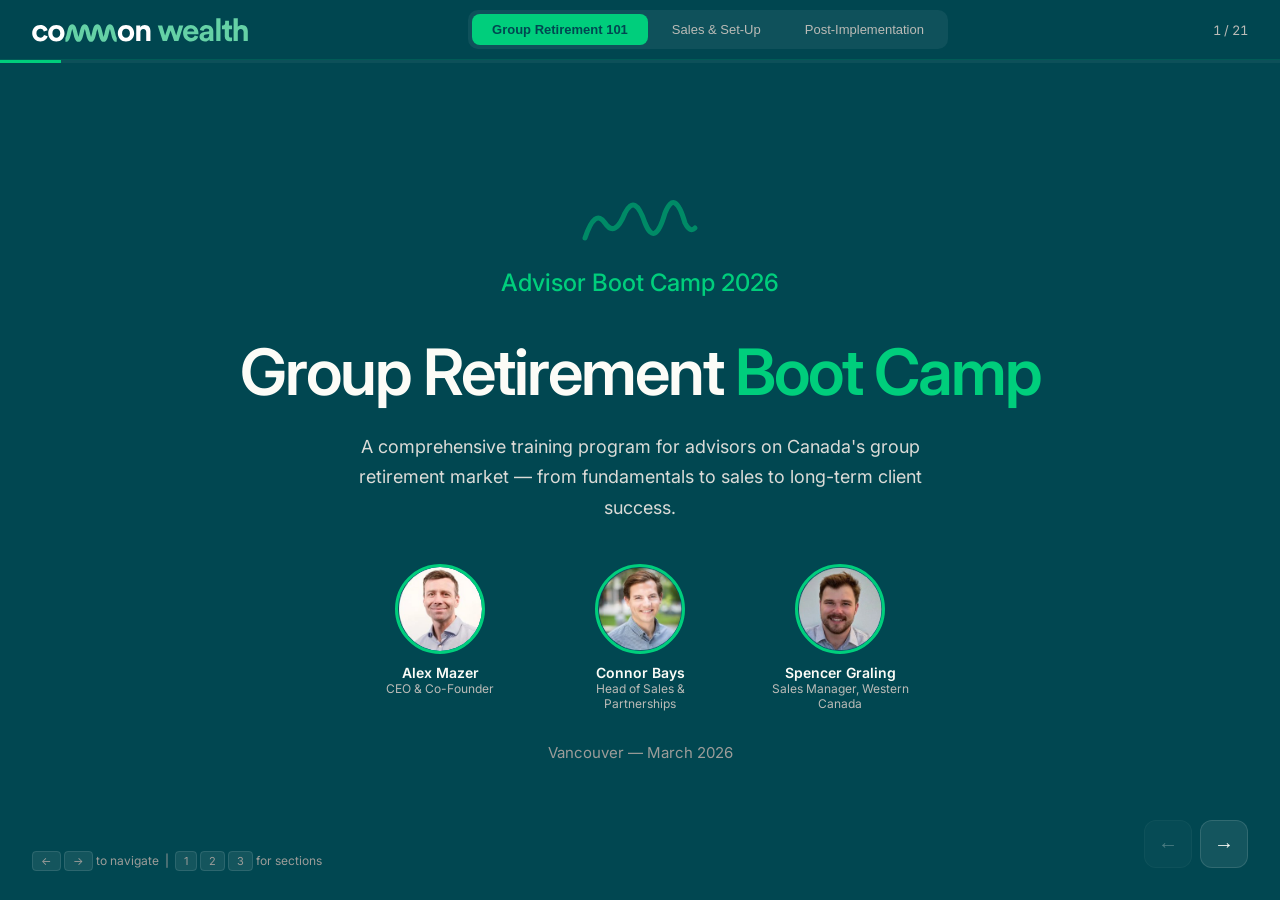
==== commit 1c8f55ef: "Add employer business case slide" ====
--- a/index.html
+++ b/index.html
@@ -581,7 +581,118 @@
   </div>
 </div>
 
-<!-- Slide 2: Canada's Retirement System -->
+<!-- Slide 2: The Goal of Retirement Finance -->
+<div class="slide" data-section="0">
+  <div class="slide-inner">
+    <div class="subtitle">The Big Picture</div>
+    <h2>The main goal of retirement finance sounds <span class="accent">simple</span></h2>
+    <p>Maintain your standard of living after full-time work ends.</p>
+
+    <div style="display: flex; justify-content: center; margin-top: 40px;">
+      <svg viewBox="0 0 600 300" width="700" style="max-width:100%;">
+        <!-- Axes -->
+        <line x1="80" y1="260" x2="560" y2="260" stroke="rgba(252,252,247,0.3)" stroke-width="1.5"/>
+        <line x1="80" y1="40" x2="80" y2="260" stroke="rgba(252,252,247,0.3)" stroke-width="1.5"/>
+        <!-- Axis labels -->
+        <text x="320" y="290" fill="rgba(252,252,247,0.5)" font-size="13" text-anchor="middle" font-family="Inter,sans-serif">Age</text>
+        <text x="30" y="150" fill="rgba(252,252,247,0.5)" font-size="13" text-anchor="middle" font-family="Inter,sans-serif" transform="rotate(-90, 30, 150)">Earnings</text>
+
+        <!-- Working years area (spruce/dark) -->
+        <path d="M80,260 L80,200 Q200,170 350,120 L350,260 Z" fill="var(--cw-spruce)" opacity="0.9"/>
+        <!-- Retirement income area (emerald) -->
+        <path d="M350,260 L350,120 Q420,100 520,80 L520,260 Z" fill="var(--cw-emerald)" opacity="0.85"/>
+
+        <!-- Earnings growth line -->
+        <path d="M80,200 Q200,170 350,120 Q420,100 520,80" fill="none" stroke="rgba(252,252,247,0.6)" stroke-width="2" stroke-dasharray="6,4"/>
+
+        <!-- Retirement divider -->
+        <line x1="350" y1="40" x2="350" y2="260" stroke="rgba(252,252,247,0.4)" stroke-width="1.5" stroke-dasharray="8,4"/>
+
+        <!-- Labels -->
+        <text x="200" y="210" fill="var(--cw-cloud)" font-size="16" font-weight="600" text-anchor="middle" font-family="Inter,sans-serif">Working years</text>
+        <text x="200" y="230" fill="var(--cw-cloud)" font-size="14" text-anchor="middle" font-family="Inter,sans-serif">income</text>
+        <text x="440" y="200" fill="var(--cw-spruce)" font-size="16" font-weight="600" text-anchor="middle" font-family="Inter,sans-serif">Retirement</text>
+        <text x="440" y="220" fill="var(--cw-spruce)" font-size="14" text-anchor="middle" font-family="Inter,sans-serif">income</text>
+
+        <!-- Annotation -->
+        <text x="440" y="60" fill="var(--cw-cloud)" font-size="12" text-anchor="middle" font-family="Inter,sans-serif" opacity="0.7">Maintain your standard</text>
+        <text x="440" y="75" fill="var(--cw-cloud)" font-size="12" text-anchor="middle" font-family="Inter,sans-serif" opacity="0.7">of living after work</text>
+        <line x1="440" y1="80" x2="440" y2="100" stroke="var(--cw-emerald)" stroke-width="1.5" marker-end="none"/>
+        <path d="M435,98 L440,108 L445,98" fill="none" stroke="var(--cw-emerald)" stroke-width="1.5"/>
+      </svg>
+    </div>
+  </div>
+</div>
+
+<!-- Slide 3: Multiple Income Sources -->
+<div class="slide" data-section="0">
+  <div class="slide-inner">
+    <div class="subtitle">The Big Picture</div>
+    <h2>Most Canadians get retirement income from <span class="accent">multiple sources</span></h2>
+
+    <div style="display: flex; gap: 40px; align-items: center; margin-top: 40px;">
+      <div style="flex: 1;">
+        <svg viewBox="0 0 500 300" width="100%">
+          <!-- Axes -->
+          <line x1="70" y1="260" x2="460" y2="260" stroke="rgba(252,252,247,0.3)" stroke-width="1.5"/>
+          <line x1="70" y1="30" x2="70" y2="260" stroke="rgba(252,252,247,0.3)" stroke-width="1.5"/>
+          <text x="270" y="290" fill="rgba(252,252,247,0.5)" font-size="12" text-anchor="middle" font-family="Inter,sans-serif">Age</text>
+          <text x="25" y="145" fill="rgba(252,252,247,0.5)" font-size="12" text-anchor="middle" font-family="Inter,sans-serif" transform="rotate(-90, 25, 145)">Earnings</text>
+
+          <!-- Working income area -->
+          <path d="M70,260 L70,190 Q170,160 280,110 L280,260 Z" fill="var(--cw-spruce)" opacity="0.9"/>
+          <text x="165" y="210" fill="var(--cw-cloud)" font-size="15" font-weight="600" text-anchor="middle" font-family="Inter,sans-serif">Job</text>
+
+          <!-- Bracket labels -->
+          <text x="165" y="25" fill="rgba(252,252,247,0.5)" font-size="11" text-anchor="middle" font-family="Inter,sans-serif">Working income</text>
+          <line x1="80" y1="32" x2="270" y2="32" stroke="rgba(252,252,247,0.3)" stroke-width="1"/>
+          <text x="370" y="25" fill="rgba(252,252,247,0.5)" font-size="11" text-anchor="middle" font-family="Inter,sans-serif">Retirement income</text>
+          <line x1="290" y1="32" x2="450" y2="32" stroke="rgba(252,252,247,0.3)" stroke-width="1"/>
+
+          <!-- Retirement divider -->
+          <line x1="280" y1="30" x2="280" y2="260" stroke="rgba(252,252,247,0.3)" stroke-width="1.5" stroke-dasharray="8,4"/>
+
+          <!-- Retirement income stacked layers -->
+          <!-- OAS - bottom layer (purple) -->
+          <rect x="280" y="210" width="170" height="50" rx="3" fill="#8b7bb5" opacity="0.9"/>
+          <text x="365" y="240" fill="white" font-size="12" font-weight="600" text-anchor="middle" font-family="Inter,sans-serif">Old Age Security</text>
+
+          <!-- CPP - next layer (teal) -->
+          <rect x="280" y="160" width="170" height="50" rx="3" fill="#5bb5a0" opacity="0.9"/>
+          <text x="365" y="190" fill="white" font-size="12" font-weight="600" text-anchor="middle" font-family="Inter,sans-serif">CPP</text>
+
+          <!-- Workplace plan - next layer (emerald) -->
+          <rect x="280" y="110" width="170" height="50" rx="3" fill="var(--cw-emerald)" opacity="0.9"/>
+          <text x="365" y="140" fill="var(--cw-spruce)" font-size="12" font-weight="600" text-anchor="middle" font-family="Inter,sans-serif">Workplace plan</text>
+
+          <!-- Personal savings - top layer (pistachio) -->
+          <rect x="280" y="60" width="170" height="50" rx="3" fill="var(--cw-pistachio)" opacity="0.9"/>
+          <text x="365" y="90" fill="var(--cw-spruce)" font-size="12" font-weight="600" text-anchor="middle" font-family="Inter,sans-serif">Personal savings</text>
+        </svg>
+      </div>
+
+      <div style="flex: 0 0 220px;">
+        <p style="font-size: 14px; font-weight: 600; color: var(--cw-cloud-d2); margin-bottom: 16px;">And maybe also...</p>
+        <div style="display: flex; flex-direction: column; gap: 16px;">
+          <div style="display: flex; align-items: center; gap: 12px;">
+            <div style="width: 40px; height: 40px; border-radius: 8px; background: rgba(252,252,247,0.05); display: flex; align-items: center; justify-content: center; font-size: 20px;">🏠</div>
+            <span style="font-size: 14px; color: var(--cw-cloud-d2);">Home equity / downsizing</span>
+          </div>
+          <div style="display: flex; align-items: center; gap: 12px;">
+            <div style="width: 40px; height: 40px; border-radius: 8px; background: rgba(252,252,247,0.05); display: flex; align-items: center; justify-content: center; font-size: 20px;">💼</div>
+            <span style="font-size: 14px; color: var(--cw-cloud-d2);">Part-time work</span>
+          </div>
+          <div style="display: flex; align-items: center; gap: 12px;">
+            <div style="width: 40px; height: 40px; border-radius: 8px; background: rgba(252,252,247,0.05); display: flex; align-items: center; justify-content: center; font-size: 20px;">🏛️</div>
+            <span style="font-size: 14px; color: var(--cw-cloud-d2);">Other government programs</span>
+          </div>
+        </div>
+      </div>
+    </div>
+  </div>
+</div>
+
+<!-- Slide 4: Canada's Retirement System -->
 <div class="slide" data-section="0">
   <div class="slide-inner">
     <div class="subtitle">The Foundation</div>
@@ -764,7 +875,51 @@
   </div>
 </div>
 
-<!-- Slide 5: Basics of Retirement Finance (updated to $500/mo) -->
+<!-- Slide 5: The Business Case for Employers -->
+<div class="slide" data-section="0">
+  <div class="slide-inner">
+    <div class="subtitle">The Employer Perspective</div>
+    <h2>Why employers <span class="accent">set up</span> workplace retirement plans</h2>
+    <p>A workplace plan isn't just good for employees — it's a strategic business decision with measurable ROI.</p>
+
+    <div class="card-grid cols-3" style="margin-top: 32px;">
+      <div class="card" style="text-align: center;">
+        <div style="font-size: 36px; font-weight: 700; color: var(--cw-emerald); margin-bottom: 8px;">86%</div>
+        <h4>Recruitment & Retention</h4>
+        <p>of employers say retirement benefits are very or extremely important for retaining talent. Replacing an employee costs up to 20% of their salary.</p>
+      </div>
+      <div class="card" style="text-align: center;">
+        <div style="font-size: 36px; font-weight: 700; color: var(--cw-emerald); margin-bottom: 8px;">+21%</div>
+        <h4>Productivity Gains</h4>
+        <p>net improvement in employee productivity among employers offering retirement plans, vs. only +7% among those with no retirement benefit.</p>
+      </div>
+      <div class="card" style="text-align: center;">
+        <div style="font-size: 36px; font-weight: 700; color: var(--cw-emerald); margin-bottom: 8px;">83%</div>
+        <h4>Reduced Financial Stress</h4>
+        <p>of employers agree retirement benefits are a cost-effective way to reduce employees' financial stress and keep them focused at work.</p>
+      </div>
+    </div>
+
+    <div style="display: flex; gap: 24px; margin-top: 28px;">
+      <div class="card" style="flex: 1; border-left: 3px solid var(--cw-pistachio);">
+        <h4 style="color: var(--cw-pistachio);">Tax advantages</h4>
+        <p>Employer contributions to registered plans are tax-deductible. Group plans offer lower fees than individual alternatives through economies of scale.</p>
+      </div>
+      <div class="card" style="flex: 1; border-left: 3px solid var(--cw-sand);">
+        <h4 style="color: var(--cw-sand);">Competitive differentiation</h4>
+        <p>Only 47% of Canadian workers have access to a workplace plan. Offering one sets an employer apart — especially for SMBs competing for talent.</p>
+      </div>
+      <div class="card" style="flex: 1; border-left: 3px solid var(--cw-lilac);">
+        <h4 style="color: var(--cw-lilac);">Employee loyalty</h4>
+        <p>82% of plan members say their retirement benefit increases loyalty to their employer. DPSP vesting adds a built-in retention lever.</p>
+      </div>
+    </div>
+
+    <div class="meta" style="margin-top: 20px;">Sources: HOOPP/Common Wealth "The Value of a Good Pension"; HOOPP 2024 Canadian Employer Pension Survey; Manulife</div>
+  </div>
+</div>
+
+<!-- Slide 6: Basics of Retirement Finance (updated to $500/mo) -->
 <div class="slide" data-section="0">
   <div class="slide-inner">
     <div class="subtitle">Retirement Finance 101</div>
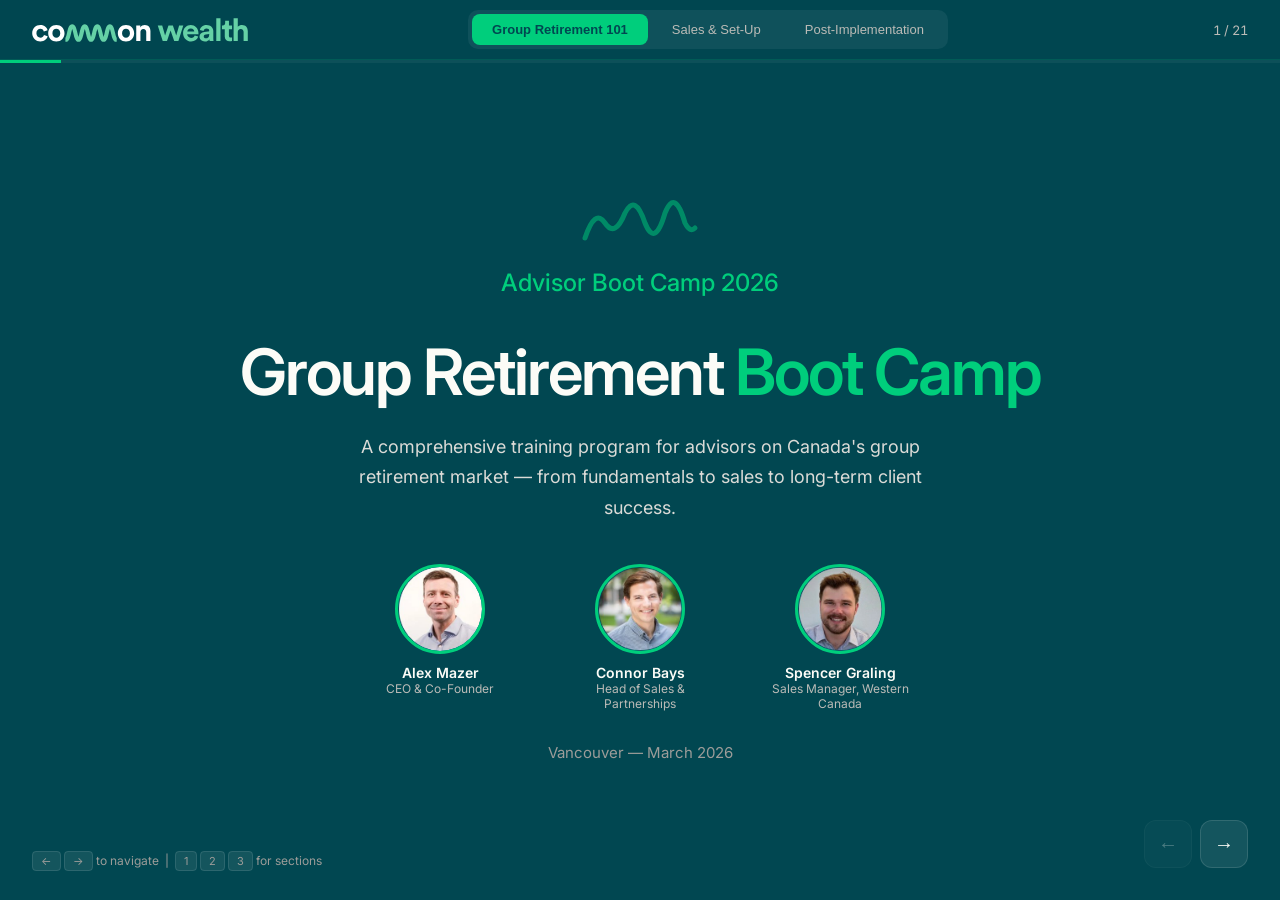
==== commit e3c615b0: "Remove presenter lines from section slides" ====
--- a/index.html
+++ b/index.html
@@ -97,8 +97,8 @@
 
   .slide {
     position: absolute; top: 0; left: 0; right: 0; bottom: 0;
-    display: none; align-items: center; justify-content: center;
-    padding: 40px 60px;
+    display: none; align-items: flex-start; justify-content: center;
+    padding: 60px 60px 40px;
     opacity: 0;
     pointer-events: none;
     overflow-y: auto;
@@ -441,6 +441,12 @@
   .feature-list li::before {
     content: '→'; color: var(--cw-emerald); font-weight: 700;
     flex-shrink: 0; margin-top: 1px;
+  }
+
+  /* Title & section slides: vertically center */
+  .slide:has(.title-slide), .slide:has(.section-placeholder) {
+    align-items: center;
+    padding-top: 40px;
   }
 
   /* ─── Section placeholder ─── */
@@ -577,7 +583,6 @@
         <p>Why group retirement is a great business for advisors — recurring revenue, compounding AUA, and underserved SMBs.</p>
       </div>
     </div>
-    <div class="meta" style="margin-top: 40px;">Presented by Alex Mazer, CEO & Co-Founder</div>
   </div>
 </div>
 
@@ -599,11 +604,11 @@
 
         <!-- Working years area (spruce/dark) -->
         <path d="M80,260 L80,200 Q200,170 350,120 L350,260 Z" fill="var(--cw-spruce)" opacity="0.9"/>
-        <!-- Retirement income area (emerald) -->
-        <path d="M350,260 L350,120 Q420,100 520,80 L520,260 Z" fill="var(--cw-emerald)" opacity="0.85"/>
-
-        <!-- Earnings growth line -->
-        <path d="M80,200 Q200,170 350,120 Q420,100 520,80" fill="none" stroke="rgba(252,252,247,0.6)" stroke-width="2" stroke-dasharray="6,4"/>
+        <!-- Retirement income area (emerald) — starts ~30% below working income peak -->
+        <path d="M350,260 L350,162 Q420,148 520,130 L520,260 Z" fill="var(--cw-emerald)" opacity="0.85"/>
+
+        <!-- Earnings growth line (stops at retirement) -->
+        <path d="M80,200 Q200,170 350,120" fill="none" stroke="rgba(252,252,247,0.6)" stroke-width="2" stroke-dasharray="6,4"/>
 
         <!-- Retirement divider -->
         <line x1="350" y1="40" x2="350" y2="260" stroke="rgba(252,252,247,0.4)" stroke-width="1.5" stroke-dasharray="8,4"/>
@@ -611,14 +616,14 @@
         <!-- Labels -->
         <text x="200" y="210" fill="var(--cw-cloud)" font-size="16" font-weight="600" text-anchor="middle" font-family="Inter,sans-serif">Working years</text>
         <text x="200" y="230" fill="var(--cw-cloud)" font-size="14" text-anchor="middle" font-family="Inter,sans-serif">income</text>
-        <text x="440" y="200" fill="var(--cw-spruce)" font-size="16" font-weight="600" text-anchor="middle" font-family="Inter,sans-serif">Retirement</text>
-        <text x="440" y="220" fill="var(--cw-spruce)" font-size="14" text-anchor="middle" font-family="Inter,sans-serif">income</text>
-
-        <!-- Annotation -->
-        <text x="440" y="60" fill="var(--cw-cloud)" font-size="12" text-anchor="middle" font-family="Inter,sans-serif" opacity="0.7">Maintain your standard</text>
-        <text x="440" y="75" fill="var(--cw-cloud)" font-size="12" text-anchor="middle" font-family="Inter,sans-serif" opacity="0.7">of living after work</text>
-        <line x1="440" y1="80" x2="440" y2="100" stroke="var(--cw-emerald)" stroke-width="1.5" marker-end="none"/>
-        <path d="M435,98 L440,108 L445,98" fill="none" stroke="var(--cw-emerald)" stroke-width="1.5"/>
+        <text x="440" y="210" fill="var(--cw-spruce)" font-size="16" font-weight="600" text-anchor="middle" font-family="Inter,sans-serif">Retirement</text>
+        <text x="440" y="230" fill="var(--cw-spruce)" font-size="14" text-anchor="middle" font-family="Inter,sans-serif">income</text>
+
+        <!-- Annotation with arrow pointing to top of retirement area -->
+        <text x="470" y="68" fill="var(--cw-cloud)" font-size="12" text-anchor="middle" font-family="Inter,sans-serif" opacity="0.7">Maintain your standard</text>
+        <text x="470" y="83" fill="var(--cw-cloud)" font-size="12" text-anchor="middle" font-family="Inter,sans-serif" opacity="0.7">of living after work</text>
+        <line x1="470" y1="88" x2="470" y2="125" stroke="var(--cw-emerald)" stroke-width="1.5"/>
+        <path d="M465,123 L470,133 L475,123" fill="none" stroke="var(--cw-emerald)" stroke-width="1.5"/>
       </svg>
     </div>
   </div>
@@ -1293,7 +1298,7 @@
 </div>
 
 <!-- Slide 12: Book of Business Calculator (ENHANCED) -->
-<div class="slide" data-section="0" style="align-items: flex-start; padding-top: 60px;">
+<div class="slide" data-section="0">
   <div class="slide-inner">
     <div class="subtitle">Build Your Book</div>
     <h2>Book-of-business <span class="accent">growth calculator</span></h2>
@@ -1463,7 +1468,6 @@
         <p>Plan design, enrollment workflow, payroll integration, and getting to first contribution — all through the Common Wealth platform.</p>
       </div>
     </div>
-    <div class="meta" style="margin-top: 40px;">Content to be presented by the Sales & Partnerships team</div>
   </div>
 </div>
 
@@ -1491,7 +1495,6 @@
         <p>Referral strategies, cross-selling to individual planning, and leveraging plan success stories to close new business.</p>
       </div>
     </div>
-    <div class="meta" style="margin-top: 40px;">Content to be presented by the Client Success team</div>
   </div>
 </div>
 
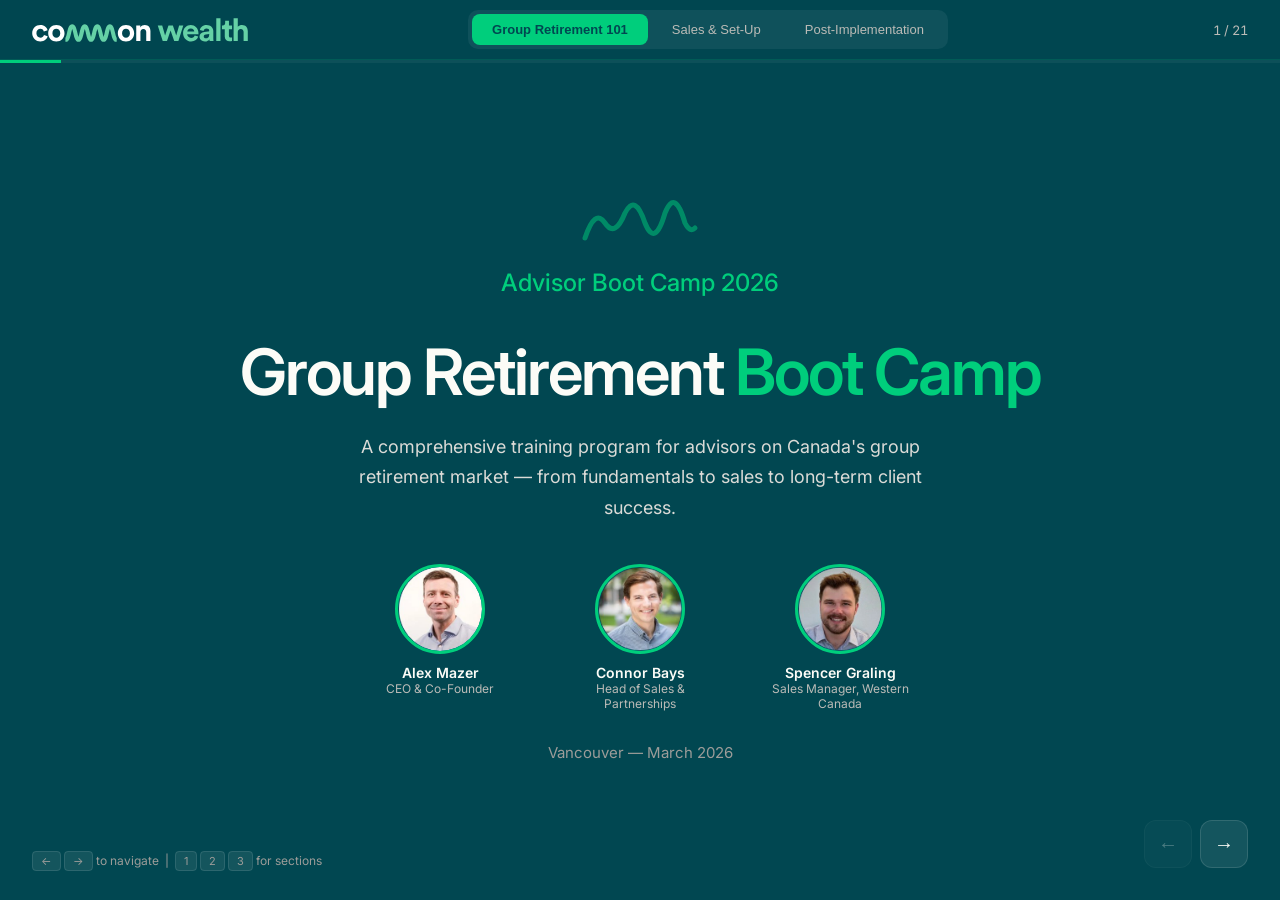
==== commit 5579946d: "Split single-file app into modular files organized by section Enables multi-team collaboration by se" ====
--- a/index.html
+++ b/index.html
@@ -4,515 +4,10 @@
 <meta charset="UTF-8">
 <meta name="viewport" content="width=device-width, initial-scale=1.0">
 <title>Common Wealth — Advisor Boot Camp</title>
-<style>
-  @import url('https://fonts.googleapis.com/css2?family=Inter:wght@300;400;500;600;700;800;900&display=swap');
-
-  :root {
-    /* ── CW Brand Palette (from brand-guidelines.md) ── */
-    --cw-emerald: #00ce7c;
-    --cw-emerald-light: #00eaa8;
-    --cw-emerald-dark: #018c5a;
-    --cw-spruce: #014751;
-    --cw-spruce-light: #027985;
-    --cw-spruce-dark: #002329;
-    --cw-pistachio: #BAEE95;
-    --cw-pistachio-light: #eeffd9;
-    --cw-sand: #c2b26e;
-    --cw-plum: #331f40;
-    --cw-plum-light: #5b3a6d;
-    --cw-lilac: #c5b6f1;
-    --cw-chartreuse: #c6d92f;
-    --cw-cloud: #fcfcf7;
-    --cw-cloud-d1: #dbdbd7;
-    --cw-cloud-d2: #bbbbb7;
-    --cw-cloud-d3: #9c9c99;
-    --cw-cloud-d4: #7e7e7c;
-    /* Semantic aliases */
-    --cw-green: var(--cw-emerald);
-    --cw-dark: var(--cw-spruce);
-    --cw-white: var(--cw-cloud);
-    --cw-gray-200: var(--cw-cloud-d1);
-    --cw-gray-300: var(--cw-cloud-d2);
-    --cw-gray-600: var(--cw-cloud-d3);
-    --cw-gray-800: var(--cw-cloud-d4);
-    --cw-orange: #FF8A50;
-    --slide-transition: 0.4s cubic-bezier(0.4, 0, 0.2, 1);
-  }
-
-  * { margin: 0; padding: 0; box-sizing: border-box; }
-
-  body {
-    font-family: 'Inter', -apple-system, BlinkMacSystemFont, sans-serif;
-    background: var(--cw-spruce);
-    color: var(--cw-cloud);
-    overflow: hidden;
-    height: 100vh;
-    width: 100vw;
-  }
-
-  /* ─── Top Navigation Bar ─── */
-  .top-nav {
-    position: fixed; top: 0; left: 0; right: 0; z-index: 100;
-    background: rgba(1, 71, 81, 0.95);
-    backdrop-filter: blur(20px);
-    border-bottom: 1px solid rgba(0, 206, 124, 0.15);
-    display: flex; align-items: center; justify-content: space-between;
-    padding: 0 32px; height: 60px;
-  }
-
-  .logo {
-    display: flex; align-items: center; gap: 10px;
-    font-size: 20px; font-weight: 600; letter-spacing: -0.5px;
-    color: var(--cw-cloud); text-decoration: none;
-  }
-  .logo img { height: 28px; width: auto; }
-  .logo .mm { color: var(--cw-emerald); }
-
-  .section-tabs {
-    display: flex; gap: 4px; background: rgba(252,252,247,0.06);
-    border-radius: 10px; padding: 4px;
-  }
-  .section-tab {
-    padding: 8px 20px; border-radius: 8px; cursor: pointer;
-    font-size: 13px; font-weight: 500; color: var(--cw-cloud-d2);
-    transition: all 0.3s; border: none; background: none;
-    white-space: nowrap;
-  }
-  .section-tab:hover { color: var(--cw-cloud); background: rgba(252,252,247,0.06); }
-  .section-tab.active {
-    background: var(--cw-emerald); color: var(--cw-spruce);
-    font-weight: 600;
-  }
-
-  .slide-counter {
-    font-size: 13px; color: var(--cw-cloud-d2); font-variant-numeric: tabular-nums;
-    min-width: 80px; text-align: right;
-  }
-
-  /* ─── Slide Container ─── */
-  .slide-container {
-    position: fixed; top: 60px; bottom: 0; left: 0; right: 0;
-    overflow: hidden;
-  }
-
-  .slide {
-    position: absolute; top: 0; left: 0; right: 0; bottom: 0;
-    display: none; align-items: flex-start; justify-content: center;
-    padding: 60px 60px 40px;
-    opacity: 0;
-    pointer-events: none;
-    overflow-y: auto;
-  }
-  .slide.active {
-    display: flex;
-    opacity: 1; transform: translateX(0); pointer-events: all;
-    animation: slideIn 0.4s ease forwards;
-  }
-
-  @keyframes slideIn {
-    from { opacity: 0; transform: translateX(40px); }
-    to { opacity: 1; transform: translateX(0); }
-  }
-  @keyframes slideInReverse {
-    from { opacity: 0; transform: translateX(-40px); }
-    to { opacity: 1; transform: translateX(0); }
-  }
-
-  .slide-inner {
-    max-width: 1200px; width: 100%;
-  }
-
-  /* ─── Slide Typography ─── */
-  .slide h1 {
-    font-size: 48px; font-weight: 600; line-height: 1.1;
-    letter-spacing: -1.5px; margin-bottom: 24px;
-  }
-  .slide h2 {
-    font-size: 36px; font-weight: 600; line-height: 1.2;
-    letter-spacing: -1px; margin-bottom: 20px;
-  }
-  .slide h3 {
-    font-size: 22px; font-weight: 600; margin-bottom: 16px;
-    color: var(--cw-emerald);
-  }
-  .slide p {
-    font-size: 18px; line-height: 1.7; color: var(--cw-cloud-d1);
-    max-width: 800px;
-  }
-  .slide .subtitle {
-    font-size: 20px; color: var(--cw-emerald); font-weight: 500;
-    margin-bottom: 8px;
-  }
-
-  .accent { color: var(--cw-emerald); }
-  .accent-pistachio { color: var(--cw-pistachio); }
-
-  /* ─── Card Grids ─── */
-  .card-grid {
-    display: grid; gap: 20px; margin-top: 32px;
-  }
-  .card-grid.cols-2 { grid-template-columns: 1fr 1fr; }
-  .card-grid.cols-3 { grid-template-columns: 1fr 1fr 1fr; }
-  .card-grid.cols-4 { grid-template-columns: 1fr 1fr 1fr 1fr; }
-
-  .card {
-    background: rgba(252,252,247,0.04);
-    border: 1px solid rgba(252,252,247,0.08);
-    border-radius: 16px; padding: 28px;
-    transition: all 0.3s;
-  }
-  .card:hover {
-    background: rgba(252,252,247,0.07);
-    border-color: rgba(0, 206, 124, 0.2);
-    transform: translateY(-2px);
-  }
-  .card h4 {
-    font-size: 16px; font-weight: 600; margin-bottom: 10px;
-    color: var(--cw-cloud);
-  }
-  .card p { font-size: 15px; line-height: 1.6; color: var(--cw-cloud-d2); }
-  .card .big-number {
-    font-size: 42px; font-weight: 300; color: var(--cw-emerald);
-    line-height: 1; margin-bottom: 8px; letter-spacing: -1px;
-  }
-  .card .stat-label {
-    font-size: 14px; color: var(--cw-cloud-d2); font-weight: 400;
-  }
-
-  /* ─── SVG Donut Charts ─── */
-  .donut-row { display: flex; gap: 40px; justify-content: center; margin-top: 32px; flex-wrap: wrap; }
-  .donut-item { text-align: center; }
-  .donut-item svg { width: 150px; height: 150px; transform: rotate(-90deg); }
-  .donut-item .donut-label { margin-top: 12px; font-size: 14px; font-weight: 400; color: var(--cw-cloud-d2); }
-  .donut-item .donut-value { font-size: 13px; font-weight: 600; color: var(--cw-emerald); }
-  .donut-ring { fill: none; stroke: rgba(252,252,247,0.08); }
-  .donut-segment { fill: none; stroke-linecap: round; transition: stroke-dashoffset 1.2s ease; }
-
-  /* ─── Pillar Diagram ─── */
-  .pillar-row {
-    display: flex; gap: 16px; margin-top: 32px; align-items: flex-end;
-    justify-content: center;
-  }
-  .pillar {
-    text-align: center; border-radius: 12px 12px 0 0; padding: 24px 20px;
-    min-width: 180px; transition: all 0.3s; cursor: default;
-  }
-  .pillar:hover { transform: translateY(-4px); }
-  .pillar.p1 { background: var(--cw-spruce-light); height: 260px; display: flex; flex-direction: column; justify-content: flex-end; }
-  .pillar.p2 { background: var(--cw-emerald-dark); height: 220px; display: flex; flex-direction: column; justify-content: flex-end; }
-  .pillar.p3 { background: var(--cw-emerald); height: 280px; display: flex; flex-direction: column; justify-content: flex-end; }
-  .pillar .pillar-num { font-size: 36px; font-weight: 600; color: var(--cw-cloud); }
-  .pillar .pillar-title { font-size: 15px; font-weight: 600; margin-top: 8px; }
-  .pillar .pillar-desc { font-size: 13px; color: rgba(252,252,247,0.7); margin-top: 6px; line-height: 1.4; }
-  .pillar.p3 .pillar-num, .pillar.p3 .pillar-title { color: var(--cw-spruce); }
-  .pillar.p3 .pillar-desc { color: rgba(1,71,81,0.7); }
-
-  /* ─── Stat Bars ─── */
-  .stat-bar-group { margin-top: 28px; }
-  .stat-bar-item { margin-bottom: 20px; }
-  .stat-bar-label {
-    display: flex; justify-content: space-between; margin-bottom: 6px;
-    font-size: 15px; font-weight: 400;
-  }
-  .stat-bar-label span:last-child { color: var(--cw-emerald); font-weight: 600; }
-  .stat-bar {
-    height: 12px; background: rgba(252,252,247,0.08);
-    border-radius: 6px; overflow: hidden;
-  }
-  .stat-bar-fill {
-    height: 100%; background: linear-gradient(90deg, var(--cw-emerald), var(--cw-emerald-light));
-    border-radius: 6px; transition: width 1s cubic-bezier(0.4, 0, 0.2, 1);
-    width: 0;
-  }
-  .slide.active .stat-bar-fill { width: var(--bar-width); }
-
-  /* ─── Split Layout ─── */
-  .split { display: flex; gap: 48px; align-items: flex-start; }
-  .split-left { flex: 1; }
-  .split-right { flex: 1; }
-
-  /* ─── Plan Type Table (brand: no vertical lines, minimal) ─── */
-  .plan-table {
-    width: 100%; border-collapse: collapse;
-    margin-top: 24px; font-size: 15px;
-  }
-  .plan-table th {
-    padding: 14px 20px;
-    text-align: left; font-weight: 600; font-size: 14px;
-    color: var(--cw-emerald); border-bottom: 2px solid rgba(0,206,124,0.3);
-  }
-  .plan-table td {
-    padding: 14px 20px; border-bottom: 1px solid rgba(252,252,247,0.06);
-    color: var(--cw-cloud-d1);
-  }
-  .plan-table tr:hover td { background: rgba(252,252,247,0.03); }
-  .plan-table .plan-name { font-weight: 600; color: var(--cw-cloud); }
-
-  /* ─── Calculator ─── */
-  .calculator {
-    background: rgba(252,252,247,0.04);
-    border: 1px solid rgba(252,252,247,0.1);
-    border-radius: 20px; padding: 36px;
-    margin-top: 24px;
-  }
-  .calc-inputs {
-    display: grid; grid-template-columns: 1fr 1fr 1fr; gap: 20px;
-    margin-bottom: 32px;
-  }
-  .calc-field label {
-    display: block; font-size: 12px; font-weight: 600;
-    color: var(--cw-cloud-d2); margin-bottom: 8px; text-transform: uppercase;
-    letter-spacing: 0.5px;
-  }
-  .calc-field input, .calc-field select {
-    width: 100%; padding: 12px 14px; border-radius: 10px;
-    border: 1px solid rgba(252,252,247,0.12);
-    background: rgba(252,252,247,0.06);
-    color: var(--cw-cloud); font-size: 15px; font-family: inherit;
-    font-weight: 500; transition: all 0.2s;
-  }
-  .calc-field input:focus, .calc-field select:focus {
-    outline: none; border-color: var(--cw-emerald);
-    box-shadow: 0 0 0 3px rgba(0, 206, 124, 0.15);
-  }
-  .calc-field input::placeholder { color: var(--cw-cloud-d3); }
-  .calc-field .input-hint {
-    font-size: 11px; color: var(--cw-cloud-d3); margin-top: 4px;
-  }
-  .calc-field input[type="range"] {
-    -webkit-appearance: none; height: 6px; border-radius: 3px;
-    background: rgba(252,252,247,0.12); padding: 0; border: none;
-    cursor: pointer;
-  }
-  .calc-field input[type="range"]::-webkit-slider-thumb {
-    -webkit-appearance: none; width: 20px; height: 20px; border-radius: 50%;
-    background: var(--cw-emerald); cursor: pointer; border: 2px solid var(--cw-spruce);
-  }
-  .slider-row {
-    display: flex; align-items: center; gap: 12px;
-  }
-  .slider-row input[type="range"] { flex: 1; }
-  .slider-value {
-    font-size: 16px; font-weight: 600; color: var(--cw-emerald);
-    min-width: 48px; text-align: right;
-  }
-
-  .calc-results {
-    display: grid; grid-template-columns: 1fr 1fr 1fr 1fr; gap: 16px;
-  }
-  .calc-result-card {
-    background: rgba(0, 206, 124, 0.06);
-    border: 1px solid rgba(0, 206, 124, 0.15);
-    border-radius: 14px; padding: 20px; text-align: center;
-  }
-  .calc-result-card .result-value {
-    font-size: 32px; font-weight: 300; color: var(--cw-emerald);
-    letter-spacing: -1px;
-  }
-  .calc-result-card .result-label {
-    font-size: 12px; color: var(--cw-cloud-d2); margin-top: 6px;
-    font-weight: 500;
-  }
-  .calc-result-card.highlight {
-    background: rgba(0, 206, 124, 0.12);
-    border-color: var(--cw-emerald);
-  }
-
-  .calc-toggle {
-    display: flex; justify-content: space-between; align-items: center;
-    padding: 12px 16px; cursor: pointer; border-radius: 10px;
-    background: rgba(252,252,247,0.05); border: 1px solid rgba(252,252,247,0.08);
-    margin-bottom: 16px; user-select: none; transition: background 0.2s;
-  }
-  .calc-toggle:hover { background: rgba(252,252,247,0.08); }
-  .calc-toggle span:first-child { font-size: 14px; font-weight: 600; color: var(--cw-cloud); }
-  .calc-toggle-icon { font-size: 12px; color: var(--cw-emerald); transition: transform 0.3s; }
-  .calc-toggle-icon.collapsed { transform: rotate(-90deg); }
-  .calc-collapsible {
-    max-height: 600px; overflow: hidden; transition: max-height 0.4s ease;
-  }
-  .calc-collapsible.collapsed {
-    max-height: 0;
-  }
-
-  .calc-chart {
-    margin-top: 32px; padding: 24px;
-    background: rgba(252,252,247,0.03);
-    border-radius: 14px;
-  }
-  .chart-bar-row {
-    display: flex; align-items: center; gap: 16px; margin-bottom: 12px;
-  }
-  .chart-bar-year {
-    font-size: 14px; font-weight: 600; width: 60px; text-align: right;
-    color: var(--cw-cloud-d2);
-  }
-  .chart-bar-track {
-    flex: 1; height: 32px; background: rgba(252,252,247,0.04);
-    border-radius: 8px; overflow: hidden; position: relative;
-  }
-  .chart-bar-fill-aum {
-    position: absolute; top: 0; left: 0; height: 50%;
-    background: var(--cw-emerald);
-    border-radius: 4px 4px 0 0; transition: width 0.8s ease;
-  }
-  .chart-bar-fill-rev {
-    position: absolute; bottom: 0; left: 0; height: 50%;
-    background: var(--cw-pistachio);
-    border-radius: 0 0 4px 4px; transition: width 0.8s ease;
-  }
-  .chart-bar-value {
-    font-size: 13px; font-weight: 600; width: 200px;
-    color: var(--cw-cloud-d1); display: flex; gap: 12px;
-  }
-  .chart-bar-value .aum-val { color: var(--cw-emerald); }
-  .chart-bar-value .rev-val { color: var(--cw-pistachio); }
-
-  /* ─── Navigation arrows ─── */
-  .nav-arrows {
-    position: fixed; bottom: 32px; right: 32px; display: flex; gap: 8px; z-index: 100;
-  }
-  .nav-btn {
-    width: 48px; height: 48px; border-radius: 12px;
-    background: rgba(252,252,247,0.08); border: 1px solid rgba(252,252,247,0.12);
-    color: var(--cw-cloud); font-size: 20px; cursor: pointer;
-    display: flex; align-items: center; justify-content: center;
-    transition: all 0.2s;
-  }
-  .nav-btn:hover:not(:disabled) {
-    background: var(--cw-emerald); color: var(--cw-spruce);
-    border-color: var(--cw-emerald);
-  }
-  .nav-btn:disabled { opacity: 0.3; cursor: default; }
-
-  /* ─── Progress Bar ─── */
-  .progress-bar {
-    position: fixed; top: 60px; left: 0; right: 0; height: 3px;
-    background: rgba(252,252,247,0.05); z-index: 99;
-  }
-  .progress-fill {
-    height: 100%; background: var(--cw-emerald);
-    transition: width 0.4s ease;
-  }
-
-  /* ─── Slide-specific: Title Slide ─── */
-  .title-slide {
-    text-align: center;
-  }
-  .title-slide h1 { font-size: 64px; letter-spacing: -2px; font-weight: 600; }
-  .title-slide .tagline {
-    font-size: 24px; color: var(--cw-emerald); font-weight: 500;
-    margin-bottom: 40px;
-  }
-  .title-slide .meta {
-    font-size: 15px; color: var(--cw-cloud-d3); margin-top: 32px;
-  }
-
-  /* ─── Wave decoration ─── */
-  .wave-decoration {
-    position: absolute; bottom: -20px; right: -20px; opacity: 0.06;
-    pointer-events: none;
-  }
-
-  /* ─── Quote / Callout ─── */
-  .callout {
-    background: rgba(0, 206, 124, 0.06);
-    border-left: 4px solid var(--cw-emerald);
-    border-radius: 0 12px 12px 0;
-    padding: 24px 28px; margin-top: 24px;
-  }
-  .callout p { font-size: 17px; color: var(--cw-cloud-d1); font-style: italic; }
-  .callout .callout-source { font-style: normal; font-size: 13px; color: var(--cw-cloud-d3); margin-top: 8px; }
-
-  /* ─── Icon badges ─── */
-  .icon-badge {
-    display: inline-flex; align-items: center; justify-content: center;
-    width: 48px; height: 48px; border-radius: 12px;
-    background: rgba(0, 206, 124, 0.1); margin-bottom: 16px;
-    font-size: 24px;
-  }
-
-  /* ─── List styling ─── */
-  .feature-list { list-style: none; margin-top: 16px; }
-  .feature-list li {
-    padding: 10px 0; font-size: 16px; color: var(--cw-cloud-d1);
-    display: flex; align-items: flex-start; gap: 12px;
-  }
-  .feature-list li::before {
-    content: '→'; color: var(--cw-emerald); font-weight: 700;
-    flex-shrink: 0; margin-top: 1px;
-  }
-
-  /* Title & section slides: vertically center */
-  .slide:has(.title-slide), .slide:has(.section-placeholder) {
-    align-items: center;
-    padding-top: 40px;
-  }
-
-  /* ─── Section placeholder ─── */
-  .section-placeholder {
-    text-align: center; padding: 80px 40px;
-  }
-  .section-placeholder .placeholder-icon {
-    font-size: 64px; margin-bottom: 24px; opacity: 0.6;
-  }
-  .section-placeholder h2 { color: var(--cw-cloud-d2); }
-  .section-placeholder p { color: var(--cw-cloud-d3); max-width: 500px; margin: 16px auto 0; }
-
-  /* ─── Responsive ─── */
-  @media (max-width: 900px) {
-    .slide { padding: 24px 20px; }
-    .slide h1 { font-size: 32px; }
-    .slide h2 { font-size: 26px; }
-    .card-grid.cols-3, .card-grid.cols-4 { grid-template-columns: 1fr 1fr; }
-    .calc-inputs { grid-template-columns: 1fr; }
-    .calc-results { grid-template-columns: 1fr 1fr; }
-    .split { flex-direction: column; gap: 24px; }
-    .pillar-row { flex-direction: column; align-items: stretch; }
-    .pillar { height: auto !important; }
-    .title-slide h1 { font-size: 36px; }
-    .section-tabs { display: none; }
-  }
-
-  /* Keyboard hint */
-  .kb-hint {
-    position: fixed; bottom: 32px; left: 32px; font-size: 12px;
-    color: var(--cw-cloud-d3); z-index: 100;
-  }
-  .kb-hint kbd {
-    background: rgba(252,252,247,0.08); padding: 2px 8px;
-    border-radius: 4px; font-family: inherit; font-size: 11px;
-    border: 1px solid rgba(252,252,247,0.1);
-  }
-
-  /* ─── Inline SVG mini-charts ─── */
-  .mini-chart { display: inline-block; vertical-align: middle; }
-
-  /* ─── Presenter headshots ─── */
-  .presenters {
-    display: flex; gap: 60px; justify-content: center; align-items: flex-start; margin-top: 40px;
-  }
-  .presenter {
-    text-align: center; flex: 0 0 140px;
-  }
-  .presenter-photo {
-    width: 90px; height: 90px; border-radius: 50%;
-    border: 3px solid var(--cw-emerald);
-    background: var(--cw-spruce-light); color: var(--cw-cloud);
-    display: flex; align-items: center; justify-content: center;
-    font-size: 24px; font-weight: 600; margin: 0 auto 10px;
-    overflow: hidden;
-  }
-  .presenter-photo img {
-    width: 100%; height: 100%; object-fit: cover; border-radius: 50%;
-  }
-  .presenter-name { font-size: 14px; font-weight: 600; color: var(--cw-cloud); }
-  .presenter-role { font-size: 12px; color: var(--cw-cloud-d2); }
-</style>
+<link rel="stylesheet" href="styles.css">
 </head>
 <body>
 
-<!-- ─── Top Navigation ─── -->
 <nav class="top-nav">
   <div class="logo"><svg height="24" xmlns="http://www.w3.org/2000/svg" id="Layer_1" data-name="Layer 1" viewBox="0 0 540 60"><defs><style>      .cls-1 {        fill: #65d1a6;      }      .cls-1, .cls-2 {        stroke-width: 0px;      }      .cls-2 {        fill: #fff;      }    </style></defs><g><path class="cls-2" d="M11,38.2c0,7,4.6,11,10,11s8.1-3.6,8.9-6.6l9.3,3.1c-1.7,6.5-7.8,13.1-18.2,13.1S.5,50.1.5,38.1s8.9-20.7,20.2-20.7,16.6,6.6,18.3,13.1l-9.4,3.2c-1-3.2-3.4-6.6-8.6-6.6-5.5.2-10,4.1-10,11.1Z"></path><path class="cls-2" d="M81.3,38.2c0,12-8.8,20.7-20.4,20.7s-20.4-8.7-20.4-20.7,8.8-20.7,20.4-20.7c11.6,0,20.4,8.7,20.4,20.7ZM70.7,38.2c0-7.4-4.7-11.1-9.9-11.1s-9.8,3.8-9.8,11.1,4.7,11.1,9.9,11.1,9.8-3.7,9.8-11.1Z"></path><path class="cls-2" d="M255.4,38.2c0,12-8.8,20.7-20.4,20.7s-20.4-8.7-20.4-20.7,8.8-20.7,20.4-20.7c11.6,0,20.4,8.7,20.4,20.7ZM244.9,38.2c0-7.4-4.7-11.1-9.9-11.1s-9.9,3.7-9.9,11.1,4.7,11.1,9.9,11.1,9.9-3.7,9.9-11.1Z"></path><path class="cls-2" d="M271.1,57.7h-10.5V18.7h10.2v4.8c2.4-4,7-5.9,11.2-5.9,9.7,0,14.1,6.9,14.1,15.4v24.5h-10.5v-22.5c0-4.4-2.1-7.8-7.2-7.8s-7.3,3.6-7.3,8.1v22.4h0Z"></path></g><g><g><path class="cls-1" d="M352.2,18.7l8.4,25.1,7.2-25.1h10.4l-12.2,38.9h-10.5l-9.1-26.6-8.9,26.6h-10.7l-12.4-38.9h11.1l7.2,25,8.5-25s11,0,11,0Z"></path><path class="cls-1" d="M415.5,46.5c-2,6.7-8.2,12.3-17.7,12.3s-20.1-7.7-20.1-20.8,9.2-20.5,19.2-20.5,19.2,7.7,19.2,20.2-.2,3.1-.2,3.2h-27.9c.2,5.1,4.6,8.9,9.8,8.9s7.6-2.5,8.9-5.9l8.8,2.6ZM405.7,33.8c-.2-3.9-2.7-7.7-8.7-7.7s-8.5,4.1-8.7,7.7h17.4Z"></path><path class="cls-1" d="M430.5,35.3l9.6-1.4c2.2-.3,2.9-1.4,2.9-2.8,0-2.8-2.1-5.1-6.6-5.1s-7.1,2.9-7.4,6.3l-9.3-2c.6-6.1,6.3-12.8,16.7-12.8s16.9,7,16.9,14.8v19.2c0,2.1.2,4.8.5,6.2h-9.7c-.2-1-.4-3.2-.4-4.7-2,3.1-5.7,5.8-11.5,5.8-8.3,0-13.4-5.6-13.4-11.7,0-7,5.2-10.9,11.7-11.8ZM443,41.9v-1.7l-8.8,1.3c-2.7.4-4.8,1.9-4.8,4.9s1.7,4.5,5.1,4.5c4.4.1,8.5-2.1,8.5-9Z"></path><path class="cls-1" d="M460.7,57.7V.4h10.5v57.3s-10.5,0-10.5,0Z"></path><path class="cls-1" d="M492.3,18.7h7.8v9.3h-7.8v16.3c0,3.4,1.6,4.5,4.6,4.5s2.7-.2,3.2-.3v8.8c-1,.4-2.8.9-5.9.9-7.6,0-12.3-4.5-12.3-12v-18.1h-7v-9.3h2c4.1,0,6-2.7,6-6.2v-5.5h9.5v11.6h-.1Z"></path><path class="cls-1" d="M514.5,57.7h-10.5V.4h10.5v21.6c2.5-3,6.8-4.3,10.5-4.3,9.9,0,14.5,6.9,14.5,15.4v24.5h-10.5v-22.6c0-4.4-2.1-7.8-7.2-7.8s-7,3.3-7.3,7.6v22.9Z"></path></g><path class="cls-1" d="M84.9,59.5c8,0,10.3-10.2,12.8-20.9.7-3.2,1.8-7.9,2.9-10.9,1.1,3,2.2,7.7,2.9,10.9,2.5,10.8,4.8,20.9,12.8,20.9s10.3-10.2,12.8-20.9c.7-3.2,1.8-7.9,2.9-10.9,1.1,3,2.2,7.7,2.9,10.9,2.5,10.8,4.8,20.9,12.8,20.9s10.3-10.2,12.8-20.9c.7-3.2,1.8-7.9,2.9-10.9,1.1,3,2.2,7.7,2.9,10.9,2.5,10.8,4.8,20.9,12.8,20.9s10.3-10.2,12.8-20.9c.7-3.2,1.8-7.9,2.9-10.9,1.1,3,2.2,7.7,2.9,10.9,2.5,10.8,4.8,20.9,12.8,20.9h1.3v-9.7c-1.5-1.4-3.2-9-4.3-13.5-2.5-10.8-4.8-20.9-12.8-20.9s-10.3,10.2-12.8,20.9c-.7,3.2-1.8,7.9-2.9,10.9-1.1-3-2.2-7.7-2.9-10.9-2.5-10.8-4.8-20.9-12.8-20.9s-10.3,10.2-12.8,20.9c-.7,3.2-1.8,7.9-2.9,10.9-1.1-3-2.2-7.7-2.9-10.9-2.5-10.8-4.8-20.9-12.8-20.9s-10.3,10.2-12.8,20.9c-.7,3.2-1.8,7.9-2.9,10.9-1.1-3-2.2-7.7-2.9-10.9-2.5-10.8-4.8-20.9-12.8-20.9s-10.2,10.1-12.7,20.9c-1,4.5-2.8,12.1-4.3,13.5v9.7h1.4Z"></path></g></svg></div>
   <div class="section-tabs">
@@ -526,981 +21,31 @@
 <div class="progress-bar"><div class="progress-fill" id="progressFill"></div></div>
 
 <!-- ─── Slide Container ─── -->
+
 <div class="slide-container" id="slideContainer">
 
-<!-- ═══════════════════════════════════════════════ -->
-<!-- SECTION 1: GROUP RETIREMENT 101                 -->
-<!-- ═══════════════════════════════════════════════ -->
+<!-- ═══════════════════════════════════════════ -->
+<!-- Title Slide                                  -->
+<!-- ═══════════════════════════════════════════ -->
+<div id="section-title"></div>
 
-<!-- Slide 0: Title -->
-<div class="slide active" data-section="0">
-  <div class="slide-inner title-slide">
-    <svg width="120" height="50" viewBox="0 0 120 50" style="margin-bottom: 16px; opacity: 0.5;">
-      <path d="M5 40 Q15 10 25 25 Q35 40 45 15 Q55 -5 65 25 Q75 50 85 15 Q95 -10 105 25 Q110 35 115 30" fill="none" stroke="#00ce7c" stroke-width="5" stroke-linecap="round"/>
-    </svg>
-    <div class="tagline">Advisor Boot Camp 2026</div>
-    <h1>Group Retirement <span class="accent">Boot Camp</span></h1>
-    <p style="margin: 24px auto 0; max-width: 600px;">A comprehensive training program for advisors on Canada's group retirement market — from fundamentals to sales to long-term client success.</p>
-    <div class="presenters">
-      <div class="presenter">
-        <div class="presenter-photo"><img src="[data-uri]" alt="Alex Mazer"></div>
-        <div class="presenter-name">Alex Mazer</div>
-        <div class="presenter-role">CEO & Co-Founder</div>
-      </div>
-      <div class="presenter">
-        <div class="presenter-photo"><img src="[data-uri]" alt="Connor Bays"></div>
-        <div class="presenter-name">Connor Bays</div>
-        <div class="presenter-role">Head of Sales & Partnerships</div>
-      </div>
-      <div class="presenter">
-        <div class="presenter-photo"><img src="[data-uri]" alt="Spencer Graling"></div>
-        <div class="presenter-name">Spencer Graling</div>
-        <div class="presenter-role">Sales Manager, Western Canada</div>
-      </div>
-    </div>
-    <div class="meta">Vancouver — March 2026</div>
-  </div>
-</div>
+<!-- ═══════════════════════════════════════════ -->
+<!-- Section 1: Group Retirement 101              -->
+<!-- ═══════════════════════════════════════════ -->
+<div id="section-1"></div>
 
-<!-- Slide 1: Section 1 Opener -->
-<div class="slide" data-section="0">
-  <div class="slide-inner section-placeholder">
-    <div class="placeholder-icon">📚</div>
-    <div class="tagline">Section 1</div>
-    <h2>Group Retirement <span class="accent">101</span></h2>
-    <p>Everything you need to know about Canada's retirement landscape, group plan types, and why this is one of the fastest-growing opportunities in financial services.</p>
-    <div class="card-grid cols-3" style="margin-top: 40px; text-align: left;">
-      <div class="card">
-        <h4>The Retirement System</h4>
-        <p>Canada's three-pillar framework, CPP & OAS basics, and the retirement readiness gap that creates massive opportunity.</p>
-      </div>
-      <div class="card">
-        <h4>The Market</h4>
-        <p>A $365.6B industry with 83,000+ plans. Plan types, regulatory landscape, and competitive positioning.</p>
-      </div>
-      <div class="card">
-        <h4>The Opportunity</h4>
-        <p>Why group retirement is a great business for advisors — recurring revenue, compounding AUA, and underserved SMBs.</p>
-      </div>
-    </div>
-  </div>
-</div>
+<!-- ═══════════════════════════════════════════ -->
+<!-- Section 2: Sales & Set-Up                    -->
+<!-- ═══════════════════════════════════════════ -->
+<div id="section-2"></div>
 
-<!-- Slide 2: The Goal of Retirement Finance -->
-<div class="slide" data-section="0">
-  <div class="slide-inner">
-    <div class="subtitle">The Big Picture</div>
-    <h2>The main goal of retirement finance sounds <span class="accent">simple</span></h2>
-    <p>Maintain your standard of living after full-time work ends.</p>
-
-    <div style="display: flex; justify-content: center; margin-top: 40px;">
-      <svg viewBox="0 0 600 300" width="700" style="max-width:100%;">
-        <!-- Axes -->
-        <line x1="80" y1="260" x2="560" y2="260" stroke="rgba(252,252,247,0.3)" stroke-width="1.5"/>
-        <line x1="80" y1="40" x2="80" y2="260" stroke="rgba(252,252,247,0.3)" stroke-width="1.5"/>
-        <!-- Axis labels -->
-        <text x="320" y="290" fill="rgba(252,252,247,0.5)" font-size="13" text-anchor="middle" font-family="Inter,sans-serif">Age</text>
-        <text x="30" y="150" fill="rgba(252,252,247,0.5)" font-size="13" text-anchor="middle" font-family="Inter,sans-serif" transform="rotate(-90, 30, 150)">Earnings</text>
-
-        <!-- Working years area (spruce/dark) -->
-        <path d="M80,260 L80,200 Q200,170 350,120 L350,260 Z" fill="var(--cw-spruce)" opacity="0.9"/>
-        <!-- Retirement income area (emerald) — starts ~30% below working income peak -->
-        <path d="M350,260 L350,162 Q420,148 520,130 L520,260 Z" fill="var(--cw-emerald)" opacity="0.85"/>
-
-        <!-- Earnings growth line (stops at retirement) -->
-        <path d="M80,200 Q200,170 350,120" fill="none" stroke="rgba(252,252,247,0.6)" stroke-width="2" stroke-dasharray="6,4"/>
-
-        <!-- Retirement divider -->
-        <line x1="350" y1="40" x2="350" y2="260" stroke="rgba(252,252,247,0.4)" stroke-width="1.5" stroke-dasharray="8,4"/>
-
-        <!-- Labels -->
-        <text x="200" y="210" fill="var(--cw-cloud)" font-size="16" font-weight="600" text-anchor="middle" font-family="Inter,sans-serif">Working years</text>
-        <text x="200" y="230" fill="var(--cw-cloud)" font-size="14" text-anchor="middle" font-family="Inter,sans-serif">income</text>
-        <text x="440" y="210" fill="var(--cw-spruce)" font-size="16" font-weight="600" text-anchor="middle" font-family="Inter,sans-serif">Retirement</text>
-        <text x="440" y="230" fill="var(--cw-spruce)" font-size="14" text-anchor="middle" font-family="Inter,sans-serif">income</text>
-
-        <!-- Annotation with arrow pointing to top of retirement area -->
-        <text x="470" y="68" fill="var(--cw-cloud)" font-size="12" text-anchor="middle" font-family="Inter,sans-serif" opacity="0.7">Maintain your standard</text>
-        <text x="470" y="83" fill="var(--cw-cloud)" font-size="12" text-anchor="middle" font-family="Inter,sans-serif" opacity="0.7">of living after work</text>
-        <line x1="470" y1="88" x2="470" y2="125" stroke="var(--cw-emerald)" stroke-width="1.5"/>
-        <path d="M465,123 L470,133 L475,123" fill="none" stroke="var(--cw-emerald)" stroke-width="1.5"/>
-      </svg>
-    </div>
-  </div>
-</div>
-
-<!-- Slide 3: Multiple Income Sources -->
-<div class="slide" data-section="0">
-  <div class="slide-inner">
-    <div class="subtitle">The Big Picture</div>
-    <h2>Most Canadians get retirement income from <span class="accent">multiple sources</span></h2>
-
-    <div style="display: flex; gap: 40px; align-items: center; margin-top: 40px;">
-      <div style="flex: 1;">
-        <svg viewBox="0 0 500 300" width="100%">
-          <!-- Axes -->
-          <line x1="70" y1="260" x2="460" y2="260" stroke="rgba(252,252,247,0.3)" stroke-width="1.5"/>
-          <line x1="70" y1="30" x2="70" y2="260" stroke="rgba(252,252,247,0.3)" stroke-width="1.5"/>
-          <text x="270" y="290" fill="rgba(252,252,247,0.5)" font-size="12" text-anchor="middle" font-family="Inter,sans-serif">Age</text>
-          <text x="25" y="145" fill="rgba(252,252,247,0.5)" font-size="12" text-anchor="middle" font-family="Inter,sans-serif" transform="rotate(-90, 25, 145)">Earnings</text>
-
-          <!-- Working income area -->
-          <path d="M70,260 L70,190 Q170,160 280,110 L280,260 Z" fill="var(--cw-spruce)" opacity="0.9"/>
-          <text x="165" y="210" fill="var(--cw-cloud)" font-size="15" font-weight="600" text-anchor="middle" font-family="Inter,sans-serif">Job</text>
-
-          <!-- Bracket labels -->
-          <text x="165" y="25" fill="rgba(252,252,247,0.5)" font-size="11" text-anchor="middle" font-family="Inter,sans-serif">Working income</text>
-          <line x1="80" y1="32" x2="270" y2="32" stroke="rgba(252,252,247,0.3)" stroke-width="1"/>
-          <text x="370" y="25" fill="rgba(252,252,247,0.5)" font-size="11" text-anchor="middle" font-family="Inter,sans-serif">Retirement income</text>
-          <line x1="290" y1="32" x2="450" y2="32" stroke="rgba(252,252,247,0.3)" stroke-width="1"/>
-
-          <!-- Retirement divider -->
-          <line x1="280" y1="30" x2="280" y2="260" stroke="rgba(252,252,247,0.3)" stroke-width="1.5" stroke-dasharray="8,4"/>
-
-          <!-- Retirement income stacked layers -->
-          <!-- OAS - bottom layer (purple) -->
-          <rect x="280" y="210" width="170" height="50" rx="3" fill="#8b7bb5" opacity="0.9"/>
-          <text x="365" y="240" fill="white" font-size="12" font-weight="600" text-anchor="middle" font-family="Inter,sans-serif">Old Age Security</text>
-
-          <!-- CPP - next layer (teal) -->
-          <rect x="280" y="160" width="170" height="50" rx="3" fill="#5bb5a0" opacity="0.9"/>
-          <text x="365" y="190" fill="white" font-size="12" font-weight="600" text-anchor="middle" font-family="Inter,sans-serif">CPP</text>
-
-          <!-- Workplace plan - next layer (emerald) -->
-          <rect x="280" y="110" width="170" height="50" rx="3" fill="var(--cw-emerald)" opacity="0.9"/>
-          <text x="365" y="140" fill="var(--cw-spruce)" font-size="12" font-weight="600" text-anchor="middle" font-family="Inter,sans-serif">Workplace plan</text>
-
-          <!-- Personal savings - top layer (pistachio) -->
-          <rect x="280" y="60" width="170" height="50" rx="3" fill="var(--cw-pistachio)" opacity="0.9"/>
-          <text x="365" y="90" fill="var(--cw-spruce)" font-size="12" font-weight="600" text-anchor="middle" font-family="Inter,sans-serif">Personal savings</text>
-        </svg>
-      </div>
-
-      <div style="flex: 0 0 220px;">
-        <p style="font-size: 14px; font-weight: 600; color: var(--cw-cloud-d2); margin-bottom: 16px;">And maybe also...</p>
-        <div style="display: flex; flex-direction: column; gap: 16px;">
-          <div style="display: flex; align-items: center; gap: 12px;">
-            <div style="width: 40px; height: 40px; border-radius: 8px; background: rgba(252,252,247,0.05); display: flex; align-items: center; justify-content: center; font-size: 20px;">🏠</div>
-            <span style="font-size: 14px; color: var(--cw-cloud-d2);">Home equity / downsizing</span>
-          </div>
-          <div style="display: flex; align-items: center; gap: 12px;">
-            <div style="width: 40px; height: 40px; border-radius: 8px; background: rgba(252,252,247,0.05); display: flex; align-items: center; justify-content: center; font-size: 20px;">💼</div>
-            <span style="font-size: 14px; color: var(--cw-cloud-d2);">Part-time work</span>
-          </div>
-          <div style="display: flex; align-items: center; gap: 12px;">
-            <div style="width: 40px; height: 40px; border-radius: 8px; background: rgba(252,252,247,0.05); display: flex; align-items: center; justify-content: center; font-size: 20px;">🏛️</div>
-            <span style="font-size: 14px; color: var(--cw-cloud-d2);">Other government programs</span>
-          </div>
-        </div>
-      </div>
-    </div>
-  </div>
-</div>
-
-<!-- Slide 4: Canada's Retirement System -->
-<div class="slide" data-section="0">
-  <div class="slide-inner">
-    <div class="subtitle">The Foundation</div>
-    <h2>Canada's retirement income system</h2>
-    <p>Canada's retirement security rests on three pillars — but two of them were never designed to fully replace working income. That's where advisors come in.</p>
-
-    <div class="pillar-row">
-      <div class="pillar p1">
-        <div class="pillar-num">1</div>
-        <div class="pillar-title">Government Benefits</div>
-        <div class="pillar-desc">CPP/QPP + OAS/GIS — Universal baseline, but limited</div>
-      </div>
-      <div class="pillar p2">
-        <div class="pillar-num">2</div>
-        <div class="pillar-title">Workplace Plans</div>
-        <div class="pillar-desc">Group RRSPs, DPSPs, DC Pensions, TFSAs — Employer-sponsored</div>
-      </div>
-      <div class="pillar p3">
-        <div class="pillar-num">3</div>
-        <div class="pillar-title">Personal Savings</div>
-        <div class="pillar-desc">Individual RRSPs, TFSAs, non-registered — Self-directed</div>
-      </div>
-    </div>
-  </div>
-</div>
-
-<!-- Slide 2: CPP & OAS Numbers -->
-<div class="slide" data-section="0">
-  <div class="slide-inner">
-    <div class="subtitle">Pillar 1 — The Numbers</div>
-    <h2>CPP & OAS in <span class="accent">2026</span></h2>
-
-    <div class="split">
-      <div class="split-left">
-        <h3>Canada Pension Plan</h3>
-        <div class="card" style="margin-bottom: 16px;">
-          <div class="big-number">$74,600</div>
-          <div class="stat-label">Maximum Pensionable Earnings (YMPE) — 2026</div>
-        </div>
-        <div class="card">
-          <div class="big-number">5.95%</div>
-          <div class="stat-label">Employee + employer contribution rate each</div>
-        </div>
-        <div class="callout" style="margin-top: 16px;">
-          <p>CPP enhancement is phasing in — the benefit will rise to 33.33% of pensionable earnings, but maximum CPP retirement at 65 still only replaces about $18,000/year.</p>
-        </div>
-      </div>
-      <div class="split-right">
-        <h3>Old Age Security</h3>
-        <div class="card" style="margin-bottom: 16px;">
-          <div class="big-number">$816</div>
-          <div class="stat-label">Monthly OAS payment (age 75+, Q1 2026)</div>
-        </div>
-        <div class="card">
-          <div class="big-number">$95,323</div>
-          <div class="stat-label">Clawback threshold (ages 65-74)</div>
-        </div>
-        <div class="callout" style="margin-top: 16px;">
-          <p>OAS + maximum CPP together provide roughly $24,000-$28,000/year — well below the average Canadian household's pre-retirement spending.</p>
-        </div>
-      </div>
-    </div>
-  </div>
-</div>
-
-<!-- Slide 3: Retirement Readiness Crisis -->
-<div class="slide" data-section="0">
-  <div class="slide-inner">
-    <div class="subtitle">The Problem</div>
-    <h2>Canadians are <span class="accent">not ready</span> for retirement</h2>
-    <p>The data paints a clear picture: most Canadians are underprepared, and the gap is widening.</p>
-
-    <div class="split" style="margin-top: 24px;">
-      <div class="split-left">
-        <div class="stat-bar-group">
-          <div class="stat-bar-item">
-            <div class="stat-bar-label"><span>Feel unprepared for retirement</span><span>57%</span></div>
-            <div class="stat-bar"><div class="stat-bar-fill" style="--bar-width: 57%"></div></div>
-          </div>
-          <div class="stat-bar-item">
-            <div class="stat-bar-label"><span>Say savings is "prohibitively expensive"</span><span>70%</span></div>
-            <div class="stat-bar"><div class="stat-bar-fill" style="--bar-width: 70%"></div></div>
-          </div>
-          <div class="stat-bar-item">
-            <div class="stat-bar-label"><span>Age 55-64 with $100k or less saved</span><span>73%</span></div>
-            <div class="stat-bar"><div class="stat-bar-fill" style="--bar-width: 73%"></div></div>
-          </div>
-          <div class="stat-bar-item">
-            <div class="stat-bar-label"><span>Women age 55-64 feeling unprepared</span><span>62%</span></div>
-            <div class="stat-bar"><div class="stat-bar-fill" style="--bar-width: 62%"></div></div>
-          </div>
-          <div class="stat-bar-item">
-            <div class="stat-bar-label"><span>Cite money as top source of stress</span><span>42%</span></div>
-            <div class="stat-bar"><div class="stat-bar-fill" style="--bar-width: 42%"></div></div>
-          </div>
-        </div>
-      </div>
-      <div class="split-right">
-        <h3>Confidence gap</h3>
-        <div class="donut-row" style="margin-top: 8px;">
-          <div class="donut-item">
-            <svg viewBox="0 0 36 36">
-              <circle class="donut-ring" cx="18" cy="18" r="14" stroke-width="4"/>
-              <circle class="donut-segment" cx="18" cy="18" r="14" stroke-width="4" stroke="var(--cw-emerald)" stroke-dasharray="59 41" stroke-dashoffset="25"/>
-            </svg>
-            <div class="donut-value">59%</div>
-            <div class="donut-label">With workplace plan</div>
-          </div>
-          <div class="donut-item">
-            <svg viewBox="0 0 36 36">
-              <circle class="donut-ring" cx="18" cy="18" r="14" stroke-width="4"/>
-              <circle class="donut-segment" cx="18" cy="18" r="14" stroke-width="4" stroke="var(--cw-sand)" stroke-dasharray="34 66" stroke-dashoffset="25"/>
-            </svg>
-            <div class="donut-value" style="color: var(--cw-sand);">34%</div>
-            <div class="donut-label">Without workplace plan</div>
-          </div>
-        </div>
-        <div class="callout" style="margin-top: 16px;">
-          <p>Workplace plans raise retirement confidence by 25 percentage points.</p>
-          <div class="callout-source">— HOOPP 2024 Canadian Retirement Survey</div>
-        </div>
-      </div>
-    </div>
-  </div>
-</div>
-
-<!-- Slide 4: The Coverage Gap -->
-<div class="slide" data-section="0">
-  <div class="slide-inner">
-    <div class="subtitle">The Opportunity</div>
-    <h2>The massive <span class="accent">coverage gap</span></h2>
-
-    <div class="card-grid cols-3">
-      <div class="card" style="text-align: center;">
-        <div class="big-number">9.1M</div>
-        <div class="stat-label">Canadian workers without a workplace retirement plan</div>
-      </div>
-      <div class="card" style="text-align: center;">
-        <div class="big-number">~600k</div>
-        <div class="stat-label">SMBs (4-500 employees) in Canada</div>
-      </div>
-      <div class="card" style="text-align: center;">
-        <div class="big-number">~80k</div>
-        <div class="stat-label">Currently have a retirement plan — that's only 13%</div>
-      </div>
-    </div>
-
-    <div class="split" style="margin-top: 32px;">
-      <div class="split-left">
-        <h3>Public vs. Private Sector</h3>
-        <!-- SVG horizontal bar chart -->
-        <svg width="100%" height="120" viewBox="0 0 500 120" style="margin-top: 16px;">
-          <text x="0" y="30" fill="#dbdbd7" font-size="13" font-family="Inter">Public sector RPP</text>
-          <rect x="160" y="16" width="320" height="24" rx="4" fill="rgba(252,252,247,0.06)"/>
-          <rect x="160" y="16" width="280" height="24" rx="4" fill="#00ce7c"/>
-          <text x="450" y="33" fill="#00ce7c" font-size="13" font-weight="600" font-family="Inter">87.4%</text>
-
-          <text x="0" y="78" fill="#dbdbd7" font-size="13" font-family="Inter">Private sector RPP</text>
-          <rect x="160" y="64" width="320" height="24" rx="4" fill="rgba(252,252,247,0.06)"/>
-          <rect x="160" y="64" width="65" height="24" rx="4" fill="#c2b26e"/>
-          <text x="235" y="81" fill="#c2b26e" font-size="13" font-weight="600" font-family="Inter">20.4%</text>
-        </svg>
-      </div>
-      <div class="split-right">
-        <h3>Canada vs. the U.S.</h3>
-        <!-- SVG horizontal bar chart -->
-        <svg width="100%" height="120" viewBox="0 0 500 120" style="margin-top: 16px;">
-          <text x="0" y="30" fill="#dbdbd7" font-size="13" font-family="Inter">U.S. small employers</text>
-          <rect x="160" y="16" width="320" height="24" rx="4" fill="rgba(252,252,247,0.06)"/>
-          <rect x="160" y="16" width="154" height="24" rx="4" fill="#c5b6f1"/>
-          <text x="324" y="33" fill="#c5b6f1" font-size="13" font-weight="600" font-family="Inter">48%</text>
-
-          <text x="0" y="78" fill="#dbdbd7" font-size="13" font-family="Inter">Canadian SMEs</text>
-          <rect x="160" y="64" width="320" height="24" rx="4" fill="rgba(252,252,247,0.06)"/>
-          <rect x="160" y="64" width="61" height="24" rx="4" fill="#c2b26e"/>
-          <text x="231" y="81" fill="#c2b26e" font-size="13" font-weight="600" font-family="Inter">19%</text>
-        </svg>
-      </div>
-    </div>
-  </div>
-</div>
-
-<!-- Slide 5: The Business Case for Employers -->
-<div class="slide" data-section="0">
-  <div class="slide-inner">
-    <div class="subtitle">The Employer Perspective</div>
-    <h2>Why employers <span class="accent">set up</span> workplace retirement plans</h2>
-    <p>A workplace plan isn't just good for employees — it's a strategic business decision with measurable ROI.</p>
-
-    <div class="card-grid cols-3" style="margin-top: 32px;">
-      <div class="card" style="text-align: center;">
-        <div style="font-size: 36px; font-weight: 700; color: var(--cw-emerald); margin-bottom: 8px;">86%</div>
-        <h4>Recruitment & Retention</h4>
-        <p>of employers say retirement benefits are very or extremely important for retaining talent. Replacing an employee costs up to 20% of their salary.</p>
-      </div>
-      <div class="card" style="text-align: center;">
-        <div style="font-size: 36px; font-weight: 700; color: var(--cw-emerald); margin-bottom: 8px;">+21%</div>
-        <h4>Productivity Gains</h4>
-        <p>net improvement in employee productivity among employers offering retirement plans, vs. only +7% among those with no retirement benefit.</p>
-      </div>
-      <div class="card" style="text-align: center;">
-        <div style="font-size: 36px; font-weight: 700; color: var(--cw-emerald); margin-bottom: 8px;">83%</div>
-        <h4>Reduced Financial Stress</h4>
-        <p>of employers agree retirement benefits are a cost-effective way to reduce employees' financial stress and keep them focused at work.</p>
-      </div>
-    </div>
-
-    <div style="display: flex; gap: 24px; margin-top: 28px;">
-      <div class="card" style="flex: 1; border-left: 3px solid var(--cw-pistachio);">
-        <h4 style="color: var(--cw-pistachio);">Tax advantages</h4>
-        <p>Employer contributions to registered plans are tax-deductible. Group plans offer lower fees than individual alternatives through economies of scale.</p>
-      </div>
-      <div class="card" style="flex: 1; border-left: 3px solid var(--cw-sand);">
-        <h4 style="color: var(--cw-sand);">Competitive differentiation</h4>
-        <p>Only 47% of Canadian workers have access to a workplace plan. Offering one sets an employer apart — especially for SMBs competing for talent.</p>
-      </div>
-      <div class="card" style="flex: 1; border-left: 3px solid var(--cw-lilac);">
-        <h4 style="color: var(--cw-lilac);">Employee loyalty</h4>
-        <p>82% of plan members say their retirement benefit increases loyalty to their employer. DPSP vesting adds a built-in retention lever.</p>
-      </div>
-    </div>
-
-    <div class="meta" style="margin-top: 20px;">Sources: HOOPP/Common Wealth "The Value of a Good Pension"; HOOPP 2024 Canadian Employer Pension Survey; Manulife</div>
-  </div>
-</div>
-
-<!-- Slide 6: Basics of Retirement Finance (updated to $500/mo) -->
-<div class="slide" data-section="0">
-  <div class="slide-inner">
-    <div class="subtitle">Retirement Finance 101</div>
-    <h2>The basics of <span class="accent">retirement math</span></h2>
-
-    <div class="split">
-      <div class="split-left">
-        <h3>The replacement ratio</h3>
-        <p>Financial planners typically recommend replacing 60-80% of pre-retirement income. For someone earning $75,000:</p>
-        <div class="card-grid cols-2" style="margin-top: 16px;">
-          <div class="card" style="text-align: center;">
-            <div class="big-number" style="font-size: 32px;">$45-60k</div>
-            <div class="stat-label">Annual retirement income target</div>
-          </div>
-          <div class="card" style="text-align: center;">
-            <div class="big-number" style="font-size: 32px;">~$28k</div>
-            <div class="stat-label">Max CPP + OAS provides</div>
-          </div>
-        </div>
-        <div class="callout" style="margin-top: 16px;">
-          <p>The gap of $17,000-$32,000/year must come from workplace plans and personal savings. That's the advisor opportunity.</p>
-        </div>
-      </div>
-      <div class="split-right">
-        <h3>Why starting early matters</h3>
-        <p>The power of compounding on a <strong style="color:var(--cw-emerald);">$500/month</strong> contribution:</p>
-        <!-- Visual bar chart for compounding -->
-        <svg width="100%" height="250" viewBox="0 0 440 250" style="margin-top: 16px;">
-          <!-- Bars -->
-          <rect x="30" y="20" width="80" height="180" rx="6" fill="var(--cw-emerald)" opacity="0.9"/>
-          <rect x="140" y="70" width="80" height="130" rx="6" fill="var(--cw-emerald)" opacity="0.7"/>
-          <rect x="250" y="120" width="80" height="80" rx="6" fill="var(--cw-emerald)" opacity="0.5"/>
-          <rect x="360" y="155" width="80" height="45" rx="6" fill="var(--cw-emerald)" opacity="0.3"/>
-          <!-- Values -->
-          <text x="70" y="15" text-anchor="middle" fill="#00ce7c" font-size="14" font-weight="600" font-family="Inter">$995k</text>
-          <text x="180" y="65" text-anchor="middle" fill="#00ce7c" font-size="14" font-weight="600" font-family="Inter">$502k</text>
-          <text x="290" y="115" text-anchor="middle" fill="#00ce7c" font-size="14" font-weight="600" font-family="Inter">$231k</text>
-          <text x="400" y="150" text-anchor="middle" fill="#00ce7c" font-size="14" font-weight="600" font-family="Inter">$82k</text>
-          <!-- Labels -->
-          <text x="70" y="220" text-anchor="middle" fill="#bbbbb7" font-size="12" font-family="Inter">Start at 25</text>
-          <text x="70" y="236" text-anchor="middle" fill="#9c9c99" font-size="11" font-family="Inter">40 years</text>
-          <text x="180" y="220" text-anchor="middle" fill="#bbbbb7" font-size="12" font-family="Inter">Start at 35</text>
-          <text x="180" y="236" text-anchor="middle" fill="#9c9c99" font-size="11" font-family="Inter">30 years</text>
-          <text x="290" y="220" text-anchor="middle" fill="#bbbbb7" font-size="12" font-family="Inter">Start at 45</text>
-          <text x="290" y="236" text-anchor="middle" fill="#9c9c99" font-size="11" font-family="Inter">20 years</text>
-          <text x="400" y="220" text-anchor="middle" fill="#bbbbb7" font-size="12" font-family="Inter">Start at 55</text>
-          <text x="400" y="236" text-anchor="middle" fill="#9c9c99" font-size="11" font-family="Inter">10 years</text>
-        </svg>
-        <div style="font-size: 12px; color: var(--cw-cloud-d3); text-align: center;">Assumes 6% annual return, compounded monthly</div>
-      </div>
-    </div>
-  </div>
-</div>
-
-<!-- Slide 6: GRS Market Overview -->
-<div class="slide" data-section="0">
-  <div class="slide-inner">
-    <div class="subtitle">The Market</div>
-    <h2>Group retirement is a <span class="accent">$365.6B</span> market — and growing</h2>
-
-    <div class="card-grid cols-3">
-      <div class="card" style="text-align: center;">
-        <div class="big-number">$365.6B</div>
-        <div class="stat-label">Total CAP assets under administration (June 2025)</div>
-      </div>
-      <div class="card" style="text-align: center;">
-        <div class="big-number">83,417</div>
-        <div class="stat-label">CAP client plans across Canada</div>
-      </div>
-      <div class="card" style="text-align: center;">
-        <div class="big-number">15.5M</div>
-        <div class="stat-label">Plan member lives administered</div>
-      </div>
-    </div>
-
-    <div class="split" style="margin-top: 32px;">
-      <div class="split-left">
-        <h3>$365.6B CAP market breakdown</h3>
-        <!-- Donut chart: real data from Benefits Canada 2025 CAP Suppliers Report -->
-        <div style="text-align: center; margin-top: 16px;">
-          <svg width="200" height="200" viewBox="0 0 42 42" style="transform: rotate(-90deg);">
-            <circle class="donut-ring" cx="21" cy="21" r="16" stroke-width="6"/>
-            <circle cx="21" cy="21" r="16" stroke-width="6" fill="none" stroke="var(--cw-emerald)" stroke-dasharray="47 53" stroke-dashoffset="0"/>
-            <circle cx="21" cy="21" r="16" stroke-width="6" fill="none" stroke="var(--cw-spruce-light)" stroke-dasharray="45 55" stroke-dashoffset="-47"/>
-            <circle cx="21" cy="21" r="16" stroke-width="6" fill="none" stroke="var(--cw-pistachio)" stroke-dasharray="6.5 93.5" stroke-dashoffset="-92"/>
-            <circle cx="21" cy="21" r="16" stroke-width="6" fill="none" stroke="var(--cw-lilac)" stroke-dasharray="1.5 98.5" stroke-dashoffset="-98.5"/>
-          </svg>
-          <div style="display: flex; gap: 16px; justify-content: center; margin-top: 16px; font-size: 13px; flex-wrap: wrap;">
-            <span><span style="color: var(--cw-emerald);">&#9679;</span> Group RRSP $171.8B</span>
-            <span><span style="color: var(--cw-spruce-light);">&#9679;</span> DC Plans $164.4B</span>
-            <span><span style="color: var(--cw-pistachio);">&#9679;</span> DPSP $23.8B</span>
-            <span><span style="color: var(--cw-lilac);">&#9679;</span> EPSP $5.6B</span>
-          </div>
-        </div>
-        <p style="font-size: 14px; margin-top: 12px; text-align: center;">Top 9 CAP market grew 16.8% YoY &mdash; Benefits Canada 2025 CAP Suppliers Report</p>
-      </div>
-      <div class="split-right">
-        <h3>Key growth drivers</h3>
-        <ul class="feature-list">
-          <li>SMB coverage gap closing through advisor-driven distribution</li>
-          <li>Employer competition for talent driving benefits adoption</li>
-          <li>Regulatory evolution (CAPSA 2024 update, potential auto-enrollment)</li>
-          <li>Shift from DB to DC in private sector</li>
-          <li>Financial wellness as an HR priority</li>
-        </ul>
-      </div>
-    </div>
-  </div>
-</div>
-
-<!-- Slide 7: Plan Types -->
-<div class="slide" data-section="0">
-  <div class="slide-inner">
-    <div class="subtitle">Know Your Products</div>
-    <h2>Key <span class="accent">plan types</span> for advisors</h2>
-
-    <table class="plan-table">
-      <thead>
-        <tr>
-          <th style="text-align: left;">Plan Type</th>
-          <th style="text-align: left;">Tax Treatment</th>
-          <th style="text-align: left;">Employer Match</th>
-          <th style="text-align: left;">Vesting</th>
-          <th style="text-align: left;">Best For</th>
-        </tr>
-      </thead>
-      <tbody>
-        <tr>
-          <td class="plan-name">Group RRSP</td>
-          <td>Pre-tax; taxed on withdrawal</td>
-          <td>Optional</td>
-          <td>Immediate</td>
-          <td>Most common starter plan for SMBs</td>
-        </tr>
-        <tr>
-          <td class="plan-name">DPSP</td>
-          <td>Employer-only; taxed on withdrawal</td>
-          <td>Employer only</td>
-          <td>Up to 2 years</td>
-          <td>Retention tool — paired with Group RRSP</td>
-        </tr>
-        <tr>
-          <td class="plan-name">Group TFSA</td>
-          <td>After-tax; tax-free growth & withdrawal</td>
-          <td>Optional</td>
-          <td>Immediate</td>
-          <td>Flexibility; lower-income; complement to RRSP</td>
-        </tr>
-        <tr>
-          <td class="plan-name">DC Pension</td>
-          <td>Pre-tax; locked-in until retirement</td>
-          <td>Required</td>
-          <td>Varies by province</td>
-          <td>Strongest governance; pension legislation applies</td>
-        </tr>
-      </tbody>
-    </table>
-
-    <div class="callout" style="margin-top: 24px;">
-      <p>The most popular combination: Group RRSP + DPSP. The employer matches into the DPSP (with vesting), while the employee contributes to the Group RRSP. This gives the employer a retention lever and the employee immediate access to their own contributions.</p>
-    </div>
-  </div>
-</div>
-
-<!-- Slide 8: CAP Guidelines 2024 (REVISED — retirement outcomes focus) -->
-<div class="slide" data-section="0">
-  <div class="slide-inner">
-    <div class="subtitle">Regulatory Landscape</div>
-    <h2>CAPSA <span class="accent">CAP Guidelines</span> — Updated 2024</h2>
-    <p>The first major revision in 20 years signals a fundamental shift: from simply offering investment options to actively helping members achieve <strong style="color:var(--cw-emerald);">better retirement outcomes</strong>.</p>
-
-    <div class="card-grid cols-2" style="margin-top: 24px;">
-      <div class="card">
-        <div class="icon-badge">🎯</div>
-        <h4>Outcomes over options</h4>
-        <p>The old guidelines focused on giving members investment choices. The 2024 update shifts to <strong>retirement income adequacy</strong> — sponsors must now consider whether their plan actually helps members retire well, not just invest.</p>
-      </div>
-      <div class="card">
-        <div class="icon-badge">📊</div>
-        <h4>Expanded scope</h4>
-        <p>Now covers VRSPs, LIFs, RRIFs, and TFSAs — not just traditional CAPs. Applies to both the <strong>accumulation and decumulation phases</strong>, recognizing that retirement planning doesn't end at contribution.</p>
-      </div>
-      <div class="card">
-        <div class="icon-badge">⚡</div>
-        <h4>Auto-features & defaults</h4>
-        <p>Explicitly encourages auto-enrollment, auto-escalation, and balanced default options. Plans with auto-enrollment see <strong>90%+ participation</strong> vs. 30-40% for voluntary.</p>
-      </div>
-      <div class="card">
-        <div class="icon-badge">🧭</div>
-        <h4>Decision-making support</h4>
-        <p>Sponsors should provide members with retirement income projections, financial planning tools, and access to professional advice — not just fund fact sheets.</p>
-      </div>
-    </div>
-
-    <div class="card" style="margin-top: 24px; background: rgba(0,206,124,0.08); border-color: rgba(0,206,124,0.2);">
-      <h4 style="color: var(--cw-emerald);">Why this is a massive opportunity for advisors</h4>
-      <div style="display: grid; grid-template-columns: 1fr 1fr; gap: 16px; margin-top: 12px;">
-        <ul class="feature-list" style="margin: 0;">
-          <li>Employers need expert guidance to meet new governance standards</li>
-          <li>Plan sponsors must now review investment options, fees, and member outcomes regularly</li>
-        </ul>
-        <ul class="feature-list" style="margin: 0;">
-          <li>The shift to outcomes-based thinking creates ongoing advisory relationships, not one-time sales</li>
-          <li>Advisors become the compliance bridge between regulators and small employers</li>
-        </ul>
-      </div>
-    </div>
-  </div>
-</div>
-
-<!-- Slide 9: Competitive Landscape -->
-<div class="slide" data-section="0">
-  <div class="slide-inner">
-    <div class="subtitle">Know the Competition</div>
-    <h2>The competitive <span class="accent">landscape</span></h2>
-
-    <div class="split">
-      <div class="split-left">
-        <h3>Top CAP providers (2025)</h3>
-        <!-- Market share bar chart from Benefits Canada 2025 -->
-        <div style="margin-top: 12px;">
-          <div style="margin-bottom: 14px;">
-            <div style="display: flex; justify-content: space-between; font-size: 13px; margin-bottom: 4px;"><span>Sun Life</span><span style="color: var(--cw-emerald); font-weight: 600;">$134.5B</span></div>
-            <div style="height: 10px; background: rgba(252,252,247,0.06); border-radius: 5px; overflow: hidden;"><div style="height: 100%; width: 100%; background: var(--cw-emerald); border-radius: 5px;"></div></div>
-          </div>
-          <div style="margin-bottom: 14px;">
-            <div style="display: flex; justify-content: space-between; font-size: 13px; margin-bottom: 4px;"><span>Manulife</span><span style="color: var(--cw-emerald); font-weight: 600;">$101.0B</span></div>
-            <div style="height: 10px; background: rgba(252,252,247,0.06); border-radius: 5px; overflow: hidden;"><div style="height: 100%; width: 75%; background: var(--cw-emerald); opacity: 0.8; border-radius: 5px;"></div></div>
-          </div>
-          <div style="margin-bottom: 14px;">
-            <div style="display: flex; justify-content: space-between; font-size: 13px; margin-bottom: 4px;"><span>Canada Life</span><span style="color: var(--cw-emerald); font-weight: 600;">$60.7B</span></div>
-            <div style="height: 10px; background: rgba(252,252,247,0.06); border-radius: 5px; overflow: hidden;"><div style="height: 100%; width: 45%; background: var(--cw-emerald); opacity: 0.6; border-radius: 5px;"></div></div>
-          </div>
-          <div style="margin-bottom: 14px;">
-            <div style="display: flex; justify-content: space-between; font-size: 13px; margin-bottom: 4px;"><span>Desjardins</span><span style="color: var(--cw-sand); font-weight: 600;">$22.7B</span></div>
-            <div style="height: 10px; background: rgba(252,252,247,0.06); border-radius: 5px; overflow: hidden;"><div style="height: 100%; width: 17%; background: var(--cw-sand); border-radius: 5px;"></div></div>
-          </div>
-          <div style="margin-bottom: 14px;">
-            <div style="display: flex; justify-content: space-between; font-size: 13px; margin-bottom: 4px;"><span>Telus Health</span><span style="color: var(--cw-sand); font-weight: 600;">$20.8B</span></div>
-            <div style="height: 10px; background: rgba(252,252,247,0.06); border-radius: 5px; overflow: hidden;"><div style="height: 100%; width: 15.5%; background: var(--cw-sand); border-radius: 5px;"></div></div>
-          </div>
-          <div style="margin-bottom: 6px;">
-            <div style="display: flex; justify-content: space-between; font-size: 13px; margin-bottom: 4px;"><span>iA Financial</span><span style="color: var(--cw-sand); font-weight: 600;">$13.4B</span></div>
-            <div style="height: 10px; background: rgba(252,252,247,0.06); border-radius: 5px; overflow: hidden;"><div style="height: 100%; width: 10%; background: var(--cw-sand); border-radius: 5px;"></div></div>
-          </div>
-        </div>
-        <p style="font-size: 11px; color: var(--cw-cloud-d3); margin-top: 8px;">Source: Benefits Canada 2025 CAP Suppliers Report (as of June 30, 2025)</p>
-      </div>
-      <div class="split-right">
-        <h3>The Common Wealth difference</h3>
-        <ul class="feature-list">
-          <li>Purpose-built for SMBs — no minimums, fast onboarding</li>
-          <li>Modern full-stack technology platform</li>
-          <li>Accessible to all advisors, not just institutional channels</li>
-          <li>Specialized: group retirement is all we do</li>
-        </ul>
-
-        <!-- Service cost comparison graphic -->
-        <div style="margin-top: 20px; display: flex; gap: 16px; align-items: flex-end;">
-          <div style="text-align: center;">
-            <div style="width: 100px; height: 40px; background: var(--cw-emerald); border-radius: 6px 6px 0 0; display: flex; align-items: center; justify-content: center; font-weight: 600; color: var(--cw-spruce);">$70</div>
-            <div style="font-size: 12px; color: var(--cw-cloud-d2); margin-top: 4px;">Common Wealth</div>
-          </div>
-          <div style="text-align: center;">
-            <div style="width: 100px; height: 144px; background: var(--cw-sand); border-radius: 6px 6px 0 0; display: flex; align-items: center; justify-content: center; font-weight: 600; color: var(--cw-spruce);">$253</div>
-            <div style="font-size: 12px; color: var(--cw-cloud-d2); margin-top: 4px;">Legacy carrier</div>
-          </div>
-          <div style="font-size: 12px; color: var(--cw-cloud-d3); padding-bottom: 24px;">per employer<br>service cost</div>
-        </div>
-      </div>
-    </div>
-  </div>
-</div>
-
-<!-- Slide 10: Key Trends -->
-<div class="slide" data-section="0">
-  <div class="slide-inner">
-    <div class="subtitle">What's Changing</div>
-    <h2>Key <span class="accent">trends</span> shaping the market</h2>
-
-    <div class="card-grid cols-2">
-      <div class="card">
-        <div class="icon-badge">🎯</div>
-        <h4>Decumulation Focus</h4>
-        <p>35% of participants unsure how to access savings at retirement. Regulators and plan sponsors are adding retirement income features — a major value-add for advisors.</p>
-      </div>
-      <div class="card">
-        <div class="icon-badge">🧠</div>
-        <h4>Financial Wellness</h4>
-        <p>42% of Canadians say money is their #1 stress. Employers offering financial wellness programs see better retention and productivity. Plans are becoming an HR tool.</p>
-      </div>
-      <div class="card">
-        <div class="icon-badge">🤖</div>
-        <h4>Digital-First Experience</h4>
-        <p>Members expect mobile access, real-time projections, and digital enrollment. Common Wealth averages 1.5 monthly log-ins per member — vs. 1-2x per year at legacy carriers.</p>
-      </div>
-      <div class="card">
-        <div class="icon-badge">📈</div>
-        <h4>Auto-Features Adoption</h4>
-        <p>Auto-enrollment, auto-escalation, and target-date defaults are becoming the norm. CAPSA 2024 explicitly encourages these — they dramatically improve participation and outcomes.</p>
-      </div>
-    </div>
-
-    <!-- Trend graphic: engagement comparison -->
-    <div style="margin-top: 32px; display: flex; gap: 40px; justify-content: center; align-items: flex-end;">
-      <div style="text-align: center;">
-        <svg width="80" height="100" viewBox="0 0 80 100">
-          <rect x="0" y="0" width="80" height="100" rx="6" fill="var(--cw-emerald)" opacity="0.15"/>
-          <rect x="0" y="3" width="80" height="97" rx="6" fill="var(--cw-emerald)"/>
-          <text x="40" y="55" text-anchor="middle" fill="var(--cw-spruce)" font-size="18" font-weight="600" font-family="Inter">1.5x</text>
-          <text x="40" y="72" text-anchor="middle" fill="var(--cw-spruce)" font-size="10" font-family="Inter">/month</text>
-        </svg>
-        <div style="font-size: 12px; color: var(--cw-cloud-d2); margin-top: 8px;">CW member<br>logins</div>
-      </div>
-      <div style="text-align: center;">
-        <svg width="80" height="100" viewBox="0 0 80 100">
-          <rect x="0" y="82" width="80" height="18" rx="4" fill="var(--cw-sand)"/>
-          <text x="40" y="96" text-anchor="middle" fill="var(--cw-spruce)" font-size="11" font-weight="600" font-family="Inter">1-2x</text>
-        </svg>
-        <div style="font-size: 12px; color: var(--cw-cloud-d2); margin-top: 8px;">Legacy carrier<br>logins/year</div>
-      </div>
-      <div style="font-size: 13px; color: var(--cw-cloud-d2); max-width: 200px; padding-bottom: 16px;">
-        Members who engage more make better contribution and investment decisions
-      </div>
-    </div>
-  </div>
-</div>
-
-<!-- Slide 11: Why GRS is Great Business -->
-<div class="slide" data-section="0">
-  <div class="slide-inner">
-    <div class="subtitle">The Business Case</div>
-    <h2>Why group retirement is a <span class="accent">great business</span> for advisors</h2>
-
-    <div class="card-grid cols-3">
-      <div class="card" style="text-align: center;">
-        <div class="icon-badge">🔁</div>
-        <h4>Recurring Revenue</h4>
-        <p>AUA-based commissions compound as plans grow. Unlike one-time insurance commissions, your book grows automatically with every payroll contribution.</p>
-      </div>
-      <div class="card" style="text-align: center;">
-        <div class="icon-badge">📊</div>
-        <h4>Predictable Cash Flow</h4>
-        <p>Contribution-based commissions arrive with every payroll cycle. Monthly, bi-weekly — steady, plannable income.</p>
-      </div>
-      <div class="card" style="text-align: center;">
-        <div class="icon-badge">🏔️</div>
-        <h4>Compounding AUA</h4>
-        <p>As assets grow through contributions + market returns, your AUA-based revenue grows too. A well-built book compounds year over year.</p>
-      </div>
-    </div>
-
-    <div class="card-grid cols-3" style="margin-top: 16px;">
-      <div class="card" style="text-align: center;">
-        <div class="icon-badge">🤝</div>
-        <h4>Deepens Relationships</h4>
-        <p>Group retirement gives you a seat at the table with the business owner and HR. It opens doors to benefits cross-sell and individual planning.</p>
-      </div>
-      <div class="card" style="text-align: center;">
-        <div class="icon-badge">🎯</div>
-        <h4>Stickiness</h4>
-        <p>Plans rarely move once set up. Average plan tenure is 7+ years. The switching cost is high and the relationship deepens over time.</p>
-      </div>
-      <div class="card" style="text-align: center;">
-        <div class="icon-badge">🌊</div>
-        <h4>Massive TAM</h4>
-        <p>83,000+ employers have plans — but hundreds of thousands more don't. Even capturing 1% means thousands of new plans and billions in new AUA over time.</p>
-      </div>
-    </div>
-  </div>
-</div>
-
-<!-- Slide 12: Book of Business Calculator (ENHANCED) -->
-<div class="slide" data-section="0">
-  <div class="slide-inner">
-    <div class="subtitle">Build Your Book</div>
-    <h2>Book-of-business <span class="accent">growth calculator</span></h2>
-    <p>See how your group retirement book compounds over time. Adjust the inputs to model your own growth trajectory.</p>
-
-    <div class="calculator">
-      <div class="calc-toggle" onclick="toggleCalcInputs()" id="calcToggle">
-        <span>Assumptions</span>
-        <span class="calc-toggle-icon" id="calcToggleIcon">&#9660;</span>
-      </div>
-      <div class="calc-collapsible" id="calcCollapsible">
-        <div class="calc-inputs">
-          <div class="calc-field">
-            <label>Plans sold per year</label>
-            <input type="number" id="calcPlans" value="12" min="1" max="200" oninput="updateCalculator()">
-            <div class="input-hint">New employer plans closed annually</div>
-          </div>
-          <div class="calc-field">
-            <label>Members per plan</label>
-            <input type="number" id="calcEmps" value="25" min="1" max="500" oninput="updateCalculator()">
-            <div class="input-hint">Average members per employer plan</div>
-          </div>
-          <div class="calc-field">
-            <label>Avg. employee contribution / year ($)</label>
-            <input type="number" id="calcContrib" value="6000" min="100" max="50000" step="100" oninput="updateCalculator()">
-            <div class="input-hint">Per employee (e.g., $500/mo = $6,000)</div>
-          </div>
-          <div class="calc-field">
-            <label>Cashflow commission (% of contributions)</label>
-            <input type="number" id="calcCFComm" value="1.0" min="0" max="5" step="0.1" oninput="updateCalculator()">
-            <div class="input-hint">Commission on each contribution dollar</div>
-          </div>
-          <div class="calc-field">
-            <label>AUA commission (% of assets)</label>
-            <input type="number" id="calcAUAComm" value="0.25" min="0" max="2" step="0.05" oninput="updateCalculator()">
-            <div class="input-hint">Trailing commission on total AUA</div>
-          </div>
-          <div class="calc-field">
-            <label>Avg. bulk transfer AUA ($)</label>
-            <input type="number" id="calcBulkAUA" value="1000000" min="0" max="50000000" step="50000" oninput="updateCalculator()">
-            <div class="input-hint">Total AUA transferred per bulk plan</div>
-          </div>
-          <div class="calc-field">
-            <label>Bulk transfer compensation (%)</label>
-            <input type="number" id="calcBulkComp" value="1.0" min="0" max="5" step="0.1" oninput="updateCalculator()">
-            <div class="input-hint">One-time commission on bulk transfer AUA</div>
-          </div>
-        </div>
-
-        <div class="calc-field" style="margin-bottom: 12px;">
-          <label>Bulk transfers vs. startups</label>
-          <div class="slider-row">
-            <input type="range" id="calcBulkPct" min="0" max="100" step="5" value="25" oninput="updateCalculator(); document.getElementById('bulkDisplay').textContent=this.value+'% bulk / '+(100-this.value)+'% startup'">
-            <span class="slider-value" id="bulkDisplay">25% bulk / 75% startup</span>
-          </div>
-        </div>
-        <div class="calc-field" style="margin-bottom: 28px;">
-          <label>Investment return assumption</label>
-          <div class="slider-row">
-            <input type="range" id="calcReturn" min="0" max="12" step="0.5" value="6" oninput="updateCalculator(); document.getElementById('returnDisplay').textContent=this.value+'%'">
-            <span class="slider-value" id="returnDisplay">6%</span>
-          </div>
-        </div>
-      </div>
-
-      <div style="display: grid; grid-template-columns: 1fr 1fr; gap: 20px; margin-top: 32px;">
-        <div class="calc-chart" id="calcChartAUA">
-          <div style="display: flex; justify-content: space-between; align-items: center; margin-bottom: 16px;">
-            <h3 style="margin: 0;">Cumulative AUA</h3>
-            <span style="font-size: 12px; color: var(--cw-emerald);">●</span>
-          </div>
-          <div id="chartBarsAUA"></div>
-        </div>
-        <div class="calc-chart" id="calcChartRev">
-          <div style="display: flex; justify-content: space-between; align-items: center; margin-bottom: 16px;">
-            <h3 style="margin: 0;">Annual Revenue</h3>
-            <div style="display: flex; gap: 12px; font-size: 12px;">
-              <span><span style="color: var(--cw-pistachio);">●</span> Cashflow</span>
-              <span><span style="color: var(--cw-sand);">●</span> AUA-based</span>
-              <span><span style="color: var(--cw-lilac);">●</span> Bulk</span>
-            </div>
-          </div>
-          <div id="chartBarsRev"></div>
-        </div>
-      </div>
-    </div>
-  </div>
-</div>
-
-<!-- Slide 13: Overcoming Objections -->
-<div class="slide" data-section="0">
-  <div class="slide-inner">
-    <div class="subtitle">Overcoming Objections</div>
-    <h2>What you'll hear — and how to <span class="accent">respond</span></h2>
-
-    <div class="card-grid cols-3">
-      <div class="card">
-        <h4 style="color: var(--cw-sand);">"It's too expensive"</h4>
-        <p>No setup fees, flexible employer match, and contributions are tax-deductible.</p>
-      </div>
-      <div class="card">
-        <h4 style="color: var(--cw-sand);">"It's too complicated"</h4>
-        <p>Modern platforms handle admin end-to-end. The employer spends minutes per month, not hours.</p>
-      </div>
-      <div class="card">
-        <h4 style="color: var(--cw-sand);">"We're too small"</h4>
-        <p>Plans can start with as few as 2-3 employees. No minimums required.</p>
-      </div>
-      <div class="card">
-        <h4 style="color: var(--cw-sand);">"Employees won't use it"</h4>
-        <p>Auto-enrollment drives 90%+ participation vs. 30-40% with voluntary sign-up.</p>
-      </div>
-      <div class="card">
-        <h4 style="color: var(--cw-sand);">"We already have benefits"</h4>
-        <p>Benefits cover today. Retirement plans build their future. They're complementary, not competing.</p>
-      </div>
-      <div class="card">
-        <h4 style="color: var(--cw-sand);">"What if employees leave?"</h4>
-        <p>DPSP vesting makes it a retention tool. And members keep their account for life.</p>
-      </div>
-    </div>
-  </div>
-</div>
-
-<!-- Slide 14: Section 1 Wrap-up -->
-<div class="slide" data-section="0">
-  <div class="slide-inner title-slide">
-    <svg width="120" height="50" viewBox="0 0 120 50" style="margin-bottom: 16px; opacity: 0.5;">
-      <path d="M5 40 Q15 10 25 25 Q35 40 45 15 Q55 -5 65 25 Q75 50 85 15 Q95 -10 105 25 Q110 35 115 30" fill="none" stroke="#00ce7c" stroke-width="5" stroke-linecap="round"/>
-    </svg>
-    <div class="tagline">Section 1 — Key Takeaways</div>
-    <h1>The opportunity is <span class="accent">enormous</span></h1>
-    <div style="max-width: 700px; margin: 32px auto 0; text-align: left;">
-      <ul class="feature-list" style="font-size: 18px;">
-        <li>9.1 million Canadians lack a workplace retirement plan — this is a solvable problem</li>
-        <li>Government benefits alone replace less than 40% of income for most workers</li>
-        <li>Group retirement is sticky, recurring, compounding revenue for advisors</li>
-        <li>Modern platforms like Common Wealth have removed the historical barriers for SMBs</li>
-        <li>The regulatory environment is moving toward better retirement outcomes, not just investment options</li>
-      </ul>
-    </div>
-    <div class="meta" style="margin-top: 32px;">Up next: Sales & Set-Up →</div>
-  </div>
-</div>
-
-<!-- ═══════════════════════════════════════════════ -->
-<!-- SECTION 2: SALES & SET-UP                       -->
-<!-- ═══════════════════════════════════════════════ -->
-
-<div class="slide" data-section="1">
-  <div class="slide-inner section-placeholder">
-    <div class="placeholder-icon">🎯</div>
-    <div class="tagline">Section 2</div>
-    <h2>Sales & Set-Up</h2>
-    <p>How to prospect, pitch, and onboard new group retirement plan clients. From first conversation to first payroll contribution.</p>
-    <div class="card-grid cols-3" style="margin-top: 40px; text-align: left;">
-      <div class="card">
-        <h4>Prospecting</h4>
-        <p>Identifying SMBs without plans, leveraging your existing benefits book, and using financial wellness as a door-opener.</p>
-      </div>
-      <div class="card">
-        <h4>The Sales Conversation</h4>
-        <p>Positioning the value, handling objections, building the business case for the employer, and closing the plan.</p>
-      </div>
-      <div class="card">
-        <h4>Onboarding with CW</h4>
-        <p>Plan design, enrollment workflow, payroll integration, and getting to first contribution — all through the Common Wealth platform.</p>
-      </div>
-    </div>
-  </div>
-</div>
-
-<!-- ═══════════════════════════════════════════════ -->
-<!-- SECTION 3: POST-IMPLEMENTATION SUCCESS          -->
-<!-- ═══════════════════════════════════════════════ -->
-
-<div class="slide" data-section="2">
-  <div class="slide-inner section-placeholder">
-    <div class="placeholder-icon">🚀</div>
-    <div class="tagline">Section 3</div>
-    <h2>Post-Implementation Success</h2>
-    <p>Keeping plans healthy, growing member engagement, and expanding your book of business after implementation.</p>
-    <div class="card-grid cols-3" style="margin-top: 40px; text-align: left;">
-      <div class="card">
-        <h4>Plan Health</h4>
-        <p>Monitoring participation rates, contribution levels, investment allocation, and member engagement metrics.</p>
-      </div>
-      <div class="card">
-        <h4>Growing the Plan</h4>
-        <p>Annual contribution increases, adding new plan types (TFSA, DPSP), member education sessions, and year-end reviews with sponsors.</p>
-      </div>
-      <div class="card">
-        <h4>Expanding Your Book</h4>
-        <p>Referral strategies, cross-selling to individual planning, and leveraging plan success stories to close new business.</p>
-      </div>
-    </div>
-  </div>
-</div>
+<!-- ═══════════════════════════════════════════ -->
+<!-- Section 3: Post-Implementation Success       -->
+<!-- ═══════════════════════════════════════════ -->
+<div id="section-3"></div>
 
 </div><!-- /slide-container -->
 
-<!-- ─── Navigation ─── -->
 <div class="nav-arrows">
   <button class="nav-btn" id="prevBtn" onclick="prevSlide()">←</button>
   <button class="nav-btn" id="nextBtn" onclick="nextSlide()">→</button>
@@ -1511,241 +56,41 @@
 </div>
 
 <!-- ─── JavaScript ─── -->
+
 <script>
-  const slides = document.querySelectorAll('.slide');
-  const totalSlides = slides.length;
-  let currentSlide = 0;
-  let navigating = false;
-
-  // Section boundaries (built dynamically)
+// Load section HTML fragments, then initialize the app
+async function loadSections() {
   const sections = [
-    { start: 0, end: 0, label: 'Group Retirement 101' },
-    { start: 0, end: 0, label: 'Sales & Set-Up' },
-    { start: 0, end: 0, label: 'Post-Implementation' }
+    { id: 'section-title', file: 'sections/title.html' },
+    { id: 'section-1', file: 'sections/section1.html' },
+    { id: 'section-2', file: 'sections/section2.html' },
+    { id: 'section-3', file: 'sections/section3.html' },
   ];
-
-  function buildSectionMap() {
-    const map = [[], [], []];
-    slides.forEach((s, i) => {
-      const sec = parseInt(s.dataset.section);
-      map[sec].push(i);
-    });
-    for (let i = 0; i < 3; i++) {
-      if (map[i].length > 0) {
-        sections[i].start = map[i][0];
-        sections[i].end = map[i][map[i].length - 1];
-      }
+  
+  for (const section of sections) {
+    try {
+      const resp = await fetch(section.file);
+      const html = await resp.text();
+      document.getElementById(section.id).outerHTML = html;
+    } catch (e) {
+      console.error(`Failed to load ${section.file}:`, e);
     }
   }
-  buildSectionMap();
+  
+  // After all sections are loaded, initialize the presentation
+  initPresentation();
+}
 
-  function goToSlide(index, direction) {
-    if (index < 0 || index >= totalSlides || index === currentSlide || navigating) return;
-    navigating = true;
-    const dir = direction || (index > currentSlide ? 'forward' : 'back');
+// Load the main app script dynamically after sections are in the DOM
+function initPresentation() {
+  const script = document.createElement('script');
+  script.src = 'app.js';
+  document.body.appendChild(script);
+}
 
-    // Hide current slide immediately
-    slides[currentSlide].classList.remove('active');
-    slides[currentSlide].style.display = 'none';
-    slides[currentSlide].style.animation = 'none';
+// Start loading when DOM is ready
+document.addEventListener('DOMContentLoaded', loadSections);
+</script>
 
-    // Show new slide
-    currentSlide = index;
-    slides[currentSlide].style.display = 'flex';
-    slides[currentSlide].style.animation = 'none';
-
-    // Force reflow
-    void slides[currentSlide].offsetWidth;
-
-    // Apply animation based on direction
-    slides[currentSlide].style.animation = dir === 'forward'
-      ? 'slideIn 0.35s ease forwards'
-      : 'slideInReverse 0.35s ease forwards';
-    slides[currentSlide].classList.add('active');
-
-    updateUI();
-
-    setTimeout(() => { navigating = false; }, 350);
-  }
-
-  function nextSlide() { goToSlide(currentSlide + 1, 'forward'); }
-  function prevSlide() { goToSlide(currentSlide - 1, 'back'); }
-
-  function goToSection(secIndex) {
-    goToSlide(sections[secIndex].start, secIndex > getCurrentSection() ? 'forward' : 'back');
-  }
-
-  function getCurrentSection() {
-    return parseInt(slides[currentSlide].dataset.section);
-  }
-
-  function updateUI() {
-    document.getElementById('slideCounter').textContent = `${currentSlide + 1} / ${totalSlides}`;
-    const pct = ((currentSlide + 1) / totalSlides) * 100;
-    document.getElementById('progressFill').style.width = pct + '%';
-
-    const tabs = document.querySelectorAll('.section-tab');
-    const curSec = getCurrentSection();
-    tabs.forEach((t, i) => t.classList.toggle('active', i === curSec));
-
-    document.getElementById('prevBtn').disabled = currentSlide === 0;
-    document.getElementById('nextBtn').disabled = currentSlide === totalSlides - 1;
-
-    slides[currentSlide].scrollTop = 0;
-  }
-
-  // Keyboard navigation
-  document.addEventListener('keydown', (e) => {
-    if (e.target.tagName === 'INPUT' || e.target.tagName === 'SELECT') return;
-    switch (e.key) {
-      case 'ArrowRight': case ' ': e.preventDefault(); nextSlide(); break;
-      case 'ArrowLeft': e.preventDefault(); prevSlide(); break;
-      case '1': goToSection(0); break;
-      case '2': goToSection(1); break;
-      case '3': goToSection(2); break;
-    }
-  });
-
-  // Touch/swipe support
-  let touchStartX = 0;
-  document.addEventListener('touchstart', e => { touchStartX = e.touches[0].clientX; });
-  document.addEventListener('touchend', e => {
-    const dx = e.changedTouches[0].clientX - touchStartX;
-    if (Math.abs(dx) > 60) {
-      if (dx < 0) nextSlide(); else prevSlide();
-    }
-  });
-
-  // ─── Calculator Logic (monthly compounding + separate AUA/Revenue charts) ───
-  function updateCalculator() {
-    const plans = parseInt(document.getElementById('calcPlans').value) || 0;
-    const emps = parseInt(document.getElementById('calcEmps').value) || 0;
-    const contrib = parseFloat(document.getElementById('calcContrib').value) || 0;
-    const cfComm = parseFloat(document.getElementById('calcCFComm').value) || 0;
-    const auaComm = parseFloat(document.getElementById('calcAUAComm').value) || 0;
-    const bulkAUA = parseFloat(document.getElementById('calcBulkAUA').value) || 0;
-    const bulkComp = parseFloat(document.getElementById('calcBulkComp').value) || 0;
-    const bulkPct = (parseFloat(document.getElementById('calcBulkPct').value) || 0) / 100;
-    const annualReturn = (parseFloat(document.getElementById('calcReturn').value) || 0) / 100;
-    const monthlyReturn = Math.pow(1 + annualReturn, 1/12) - 1;
-
-    const years = 10;
-    let data = [];
-    let totalAUA = 0;
-    let totalPlans = 0;
-    let cumulativeBulkRev = 0;
-
-    for (let y = 1; y <= years; y++) {
-      // Split new plans into bulk transfers and startups
-      const newPlans = plans;
-      const bulkPlans = Math.round(newPlans * bulkPct);
-      const startupPlans = newPlans - bulkPlans;
-      const newMembers = newPlans * emps;
-      totalPlans += newPlans;
-      const totalMembers = totalPlans * emps;
-
-      // Bulk transfer AUA (one-time, at start of year)
-      const yearBulkAUA = bulkPlans * bulkAUA;
-      totalAUA += yearBulkAUA;
-
-      // One-time bulk transfer compensation
-      const yearBulkRev = yearBulkAUA * (bulkComp / 100);
-      cumulativeBulkRev += yearBulkRev;
-
-      // Monthly compounding: each month, grow existing AUA then add contributions
-      const monthlyContrib = (totalMembers * contrib) / 12;
-      for (let m = 0; m < 12; m++) {
-        totalAUA = totalAUA * (1 + monthlyReturn);
-        totalAUA += monthlyContrib;
-      }
-
-      // Revenue calculations (based on year-end AUA)
-      const annualContribs = totalMembers * contrib;
-      const cashflowRev = annualContribs * (cfComm / 100);
-      const auaRev = totalAUA * (auaComm / 100);
-      const totalRev = cashflowRev + auaRev + yearBulkRev;
-
-      data.push({
-        year: y,
-        aum: totalAUA,
-        cashflowRev,
-        auaRev,
-        bulkRev: yearBulkRev,
-        totalRev,
-        plans: totalPlans,
-        members: totalMembers
-      });
-    }
-
-    const y10 = data[years - 1];
-
-    // Render AUA chart (separate)
-    const maxAUA = data[years - 1].aum;
-    let auaHTML = '';
-    data.forEach(d => {
-      const pct = maxAUA > 0 ? (d.aum / maxAUA) * 100 : 0;
-      auaHTML += `
-        <div class="chart-bar-row">
-          <div class="chart-bar-year">Year ${d.year}</div>
-          <div class="chart-bar-track">
-            <div class="chart-bar-fill-aum" style="width: ${pct}%; height: 100%; border-radius: 4px;"></div>
-          </div>
-          <div class="chart-bar-value" style="width: 100px;">
-            <span class="aum-val">${formatCurrency(d.aum)}</span>
-          </div>
-        </div>`;
-    });
-    auaHTML += '<div style="font-size: 12px; color: var(--cw-cloud-d3); margin-top: 12px;">' +
-      y10.plans + ' plans \u00b7 ' + y10.members.toLocaleString() + ' members by Year 10</div>';
-    document.getElementById('chartBarsAUA').innerHTML = auaHTML;
-
-    // Render Revenue chart (stacked: cashflow + AUA-based + bulk)
-    const maxRev = Math.max(...data.map(d => d.totalRev));
-    let revHTML = '';
-    data.forEach(d => {
-      const totalPct = maxRev > 0 ? (d.totalRev / maxRev) * 100 : 0;
-      const cfShare = d.totalRev > 0 ? (d.cashflowRev / d.totalRev) * 100 : 0;
-      const auaShare = d.totalRev > 0 ? (d.auaRev / d.totalRev) * 100 : 0;
-      const bulkShare = d.totalRev > 0 ? (d.bulkRev / d.totalRev) * 100 : 0;
-      revHTML += `
-        <div class="chart-bar-row">
-          <div class="chart-bar-year">Year ${d.year}</div>
-          <div class="chart-bar-track">
-            <div style="position:absolute;top:0;left:0;height:100%;width:${totalPct}%;display:flex;border-radius:4px;overflow:hidden;">
-              <div style="width:${cfShare}%;background:var(--cw-pistachio);"></div>
-              <div style="width:${auaShare}%;background:var(--cw-sand);"></div>
-              <div style="width:${bulkShare}%;background:var(--cw-lilac);"></div>
-            </div>
-          </div>
-          <div class="chart-bar-value" style="width: 100px;">
-            <span style="color:var(--cw-pistachio);">${formatCurrency(d.totalRev)}/yr</span>
-          </div>
-        </div>`;
-    });
-    revHTML += '<div style="font-size: 12px; color: var(--cw-cloud-d3); margin-top: 12px;">' +
-      'CF: ' + formatCurrency(y10.cashflowRev) + ' + AUA: ' + formatCurrency(y10.auaRev) + ' + Bulk: ' + formatCurrency(y10.bulkRev) + '</div>';
-    document.getElementById('chartBarsRev').innerHTML = revHTML;
-  }
-
-  function formatCurrency(val) {
-    if (val >= 1000000) return '$' + (val / 1000000).toFixed(1) + 'M';
-    if (val >= 1000) return '$' + (val / 1000).toFixed(0) + 'k';
-    return '$' + val.toFixed(0);
-  }
-
-  function toggleCalcInputs() {
-    const el = document.getElementById('calcCollapsible');
-    const icon = document.getElementById('calcToggleIcon');
-    el.classList.toggle('collapsed');
-    icon.classList.toggle('collapsed');
-  }
-
-  // Init: hide all non-active slides, then run calculator
-  slides.forEach((s, i) => {
-    if (i !== 0) { s.style.display = 'none'; }
-  });
-  updateCalculator();
-  updateUI();
-</script>
 </body>
-</html>
+</html>
--- a/styles.css
+++ b/styles.css
@@ -0,0 +1,503 @@
+  @import url('https://fonts.googleapis.com/css2?family=Inter:wght@300;400;500;600;700;800;900&display=swap');
+
+  :root {
+    /* ── CW Brand Palette (from brand-guidelines.md) ── */
+    --cw-emerald: #00ce7c;
+    --cw-emerald-light: #00eaa8;
+    --cw-emerald-dark: #018c5a;
+    --cw-spruce: #014751;
+    --cw-spruce-light: #027985;
+    --cw-spruce-dark: #002329;
+    --cw-pistachio: #BAEE95;
+    --cw-pistachio-light: #eeffd9;
+    --cw-sand: #c2b26e;
+    --cw-plum: #331f40;
+    --cw-plum-light: #5b3a6d;
+    --cw-lilac: #c5b6f1;
+    --cw-chartreuse: #c6d92f;
+    --cw-cloud: #fcfcf7;
+    --cw-cloud-d1: #dbdbd7;
+    --cw-cloud-d2: #bbbbb7;
+    --cw-cloud-d3: #9c9c99;
+    --cw-cloud-d4: #7e7e7c;
+    /* Semantic aliases */
+    --cw-green: var(--cw-emerald);
+    --cw-dark: var(--cw-spruce);
+    --cw-white: var(--cw-cloud);
+    --cw-gray-200: var(--cw-cloud-d1);
+    --cw-gray-300: var(--cw-cloud-d2);
+    --cw-gray-600: var(--cw-cloud-d3);
+    --cw-gray-800: var(--cw-cloud-d4);
+    --cw-orange: #FF8A50;
+    --slide-transition: 0.4s cubic-bezier(0.4, 0, 0.2, 1);
+  }
+
+  * { margin: 0; padding: 0; box-sizing: border-box; }
+
+  body {
+    font-family: 'Inter', -apple-system, BlinkMacSystemFont, sans-serif;
+    background: var(--cw-spruce);
+    color: var(--cw-cloud);
+    overflow: hidden;
+    height: 100vh;
+    width: 100vw;
+  }
+
+  /* ─── Top Navigation Bar ─── */
+  .top-nav {
+    position: fixed; top: 0; left: 0; right: 0; z-index: 100;
+    background: rgba(1, 71, 81, 0.95);
+    backdrop-filter: blur(20px);
+    border-bottom: 1px solid rgba(0, 206, 124, 0.15);
+    display: flex; align-items: center; justify-content: space-between;
+    padding: 0 32px; height: 60px;
+  }
+
+  .logo {
+    display: flex; align-items: center; gap: 10px;
+    font-size: 20px; font-weight: 600; letter-spacing: -0.5px;
+    color: var(--cw-cloud); text-decoration: none;
+  }
+  .logo img { height: 28px; width: auto; }
+  .logo .mm { color: var(--cw-emerald); }
+
+  .section-tabs {
+    display: flex; gap: 4px; background: rgba(252,252,247,0.06);
+    border-radius: 10px; padding: 4px;
+  }
+  .section-tab {
+    padding: 8px 20px; border-radius: 8px; cursor: pointer;
+    font-size: 13px; font-weight: 500; color: var(--cw-cloud-d2);
+    transition: all 0.3s; border: none; background: none;
+    white-space: nowrap;
+  }
+  .section-tab:hover { color: var(--cw-cloud); background: rgba(252,252,247,0.06); }
+  .section-tab.active {
+    background: var(--cw-emerald); color: var(--cw-spruce);
+    font-weight: 600;
+  }
+
+  .slide-counter {
+    font-size: 13px; color: var(--cw-cloud-d2); font-variant-numeric: tabular-nums;
+    min-width: 80px; text-align: right;
+  }
+
+  /* ─── Slide Container ─── */
+  .slide-container {
+    position: fixed; top: 60px; bottom: 0; left: 0; right: 0;
+    overflow: hidden;
+  }
+
+  .slide {
+    position: absolute; top: 0; left: 0; right: 0; bottom: 0;
+    display: none; align-items: flex-start; justify-content: center;
+    padding: 60px 60px 40px;
+    opacity: 0;
+    pointer-events: none;
+    overflow-y: auto;
+  }
+  .slide.active {
+    display: flex;
+    opacity: 1; transform: translateX(0); pointer-events: all;
+    animation: slideIn 0.4s ease forwards;
+  }
+
+  @keyframes slideIn {
+    from { opacity: 0; transform: translateX(40px); }
+    to { opacity: 1; transform: translateX(0); }
+  }
+  @keyframes slideInReverse {
+    from { opacity: 0; transform: translateX(-40px); }
+    to { opacity: 1; transform: translateX(0); }
+  }
+
+  .slide-inner {
+    max-width: 1200px; width: 100%;
+  }
+
+  /* ─── Slide Typography ─── */
+  .slide h1 {
+    font-size: 48px; font-weight: 600; line-height: 1.1;
+    letter-spacing: -1.5px; margin-bottom: 24px;
+  }
+  .slide h2 {
+    font-size: 36px; font-weight: 600; line-height: 1.2;
+    letter-spacing: -1px; margin-bottom: 20px;
+  }
+  .slide h3 {
+    font-size: 22px; font-weight: 600; margin-bottom: 16px;
+    color: var(--cw-emerald);
+  }
+  .slide p {
+    font-size: 18px; line-height: 1.7; color: var(--cw-cloud-d1);
+    max-width: 800px;
+  }
+  .slide .subtitle {
+    font-size: 20px; color: var(--cw-emerald); font-weight: 500;
+    margin-bottom: 8px;
+  }
+
+  .accent { color: var(--cw-emerald); }
+  .accent-pistachio { color: var(--cw-pistachio); }
+
+  /* ─── Card Grids ─── */
+  .card-grid {
+    display: grid; gap: 20px; margin-top: 32px;
+  }
+  .card-grid.cols-2 { grid-template-columns: 1fr 1fr; }
+  .card-grid.cols-3 { grid-template-columns: 1fr 1fr 1fr; }
+  .card-grid.cols-4 { grid-template-columns: 1fr 1fr 1fr 1fr; }
+
+  .card {
+    background: rgba(252,252,247,0.04);
+    border: 1px solid rgba(252,252,247,0.08);
+    border-radius: 16px; padding: 28px;
+    transition: all 0.3s;
+  }
+  .card:hover {
+    background: rgba(252,252,247,0.07);
+    border-color: rgba(0, 206, 124, 0.2);
+    transform: translateY(-2px);
+  }
+  .card h4 {
+    font-size: 16px; font-weight: 600; margin-bottom: 10px;
+    color: var(--cw-cloud);
+  }
+  .card p { font-size: 15px; line-height: 1.6; color: var(--cw-cloud-d2); }
+  .card .big-number {
+    font-size: 42px; font-weight: 300; color: var(--cw-emerald);
+    line-height: 1; margin-bottom: 8px; letter-spacing: -1px;
+  }
+  .card .stat-label {
+    font-size: 14px; color: var(--cw-cloud-d2); font-weight: 400;
+  }
+
+  /* ─── SVG Donut Charts ─── */
+  .donut-row { display: flex; gap: 40px; justify-content: center; margin-top: 32px; flex-wrap: wrap; }
+  .donut-item { text-align: center; }
+  .donut-item svg { width: 150px; height: 150px; transform: rotate(-90deg); }
+  .donut-item .donut-label { margin-top: 12px; font-size: 14px; font-weight: 400; color: var(--cw-cloud-d2); }
+  .donut-item .donut-value { font-size: 13px; font-weight: 600; color: var(--cw-emerald); }
+  .donut-ring { fill: none; stroke: rgba(252,252,247,0.08); }
+  .donut-segment { fill: none; stroke-linecap: round; transition: stroke-dashoffset 1.2s ease; }
+
+  /* ─── Pillar Diagram ─── */
+  .pillar-row {
+    display: flex; gap: 16px; margin-top: 32px; align-items: flex-end;
+    justify-content: center;
+  }
+  .pillar {
+    text-align: center; border-radius: 12px 12px 0 0; padding: 24px 20px;
+    min-width: 180px; transition: all 0.3s; cursor: default;
+  }
+  .pillar:hover { transform: translateY(-4px); }
+  .pillar.p1 { background: var(--cw-spruce-light); height: 260px; display: flex; flex-direction: column; justify-content: flex-end; }
+  .pillar.p2 { background: var(--cw-emerald-dark); height: 220px; display: flex; flex-direction: column; justify-content: flex-end; }
+  .pillar.p3 { background: var(--cw-emerald); height: 280px; display: flex; flex-direction: column; justify-content: flex-end; }
+  .pillar .pillar-num { font-size: 36px; font-weight: 600; color: var(--cw-cloud); }
+  .pillar .pillar-title { font-size: 15px; font-weight: 600; margin-top: 8px; }
+  .pillar .pillar-desc { font-size: 13px; color: rgba(252,252,247,0.7); margin-top: 6px; line-height: 1.4; }
+  .pillar.p3 .pillar-num, .pillar.p3 .pillar-title { color: var(--cw-spruce); }
+  .pillar.p3 .pillar-desc { color: rgba(1,71,81,0.7); }
+
+  /* ─── Stat Bars ─── */
+  .stat-bar-group { margin-top: 28px; }
+  .stat-bar-item { margin-bottom: 20px; }
+  .stat-bar-label {
+    display: flex; justify-content: space-between; margin-bottom: 6px;
+    font-size: 15px; font-weight: 400;
+  }
+  .stat-bar-label span:last-child { color: var(--cw-emerald); font-weight: 600; }
+  .stat-bar {
+    height: 12px; background: rgba(252,252,247,0.08);
+    border-radius: 6px; overflow: hidden;
+  }
+  .stat-bar-fill {
+    height: 100%; background: linear-gradient(90deg, var(--cw-emerald), var(--cw-emerald-light));
+    border-radius: 6px; transition: width 1s cubic-bezier(0.4, 0, 0.2, 1);
+    width: 0;
+  }
+  .slide.active .stat-bar-fill { width: var(--bar-width); }
+
+  /* ─── Split Layout ─── */
+  .split { display: flex; gap: 48px; align-items: flex-start; }
+  .split-left { flex: 1; }
+  .split-right { flex: 1; }
+
+  /* ─── Plan Type Table (brand: no vertical lines, minimal) ─── */
+  .plan-table {
+    width: 100%; border-collapse: collapse;
+    margin-top: 24px; font-size: 15px;
+  }
+  .plan-table th {
+    padding: 14px 20px;
+    text-align: left; font-weight: 600; font-size: 14px;
+    color: var(--cw-emerald); border-bottom: 2px solid rgba(0,206,124,0.3);
+  }
+  .plan-table td {
+    padding: 14px 20px; border-bottom: 1px solid rgba(252,252,247,0.06);
+    color: var(--cw-cloud-d1);
+  }
+  .plan-table tr:hover td { background: rgba(252,252,247,0.03); }
+  .plan-table .plan-name { font-weight: 600; color: var(--cw-cloud); }
+
+  /* ─── Calculator ─── */
+  .calculator {
+    background: rgba(252,252,247,0.04);
+    border: 1px solid rgba(252,252,247,0.1);
+    border-radius: 20px; padding: 36px;
+    margin-top: 24px;
+  }
+  .calc-inputs {
+    display: grid; grid-template-columns: 1fr 1fr 1fr; gap: 20px;
+    margin-bottom: 32px;
+  }
+  .calc-field label {
+    display: block; font-size: 12px; font-weight: 600;
+    color: var(--cw-cloud-d2); margin-bottom: 8px; text-transform: uppercase;
+    letter-spacing: 0.5px;
+  }
+  .calc-field input, .calc-field select {
+    width: 100%; padding: 12px 14px; border-radius: 10px;
+    border: 1px solid rgba(252,252,247,0.12);
+    background: rgba(252,252,247,0.06);
+    color: var(--cw-cloud); font-size: 15px; font-family: inherit;
+    font-weight: 500; transition: all 0.2s;
+  }
+  .calc-field input:focus, .calc-field select:focus {
+    outline: none; border-color: var(--cw-emerald);
+    box-shadow: 0 0 0 3px rgba(0, 206, 124, 0.15);
+  }
+  .calc-field input::placeholder { color: var(--cw-cloud-d3); }
+  .calc-field .input-hint {
+    font-size: 11px; color: var(--cw-cloud-d3); margin-top: 4px;
+  }
+  .calc-field input[type="range"] {
+    -webkit-appearance: none; height: 6px; border-radius: 3px;
+    background: rgba(252,252,247,0.12); padding: 0; border: none;
+    cursor: pointer;
+  }
+  .calc-field input[type="range"]::-webkit-slider-thumb {
+    -webkit-appearance: none; width: 20px; height: 20px; border-radius: 50%;
+    background: var(--cw-emerald); cursor: pointer; border: 2px solid var(--cw-spruce);
+  }
+  .slider-row {
+    display: flex; align-items: center; gap: 12px;
+  }
+  .slider-row input[type="range"] { flex: 1; }
+  .slider-value {
+    font-size: 16px; font-weight: 600; color: var(--cw-emerald);
+    min-width: 48px; text-align: right;
+  }
+
+  .calc-results {
+    display: grid; grid-template-columns: 1fr 1fr 1fr 1fr; gap: 16px;
+  }
+  .calc-result-card {
+    background: rgba(0, 206, 124, 0.06);
+    border: 1px solid rgba(0, 206, 124, 0.15);
+    border-radius: 14px; padding: 20px; text-align: center;
+  }
+  .calc-result-card .result-value {
+    font-size: 32px; font-weight: 300; color: var(--cw-emerald);
+    letter-spacing: -1px;
+  }
+  .calc-result-card .result-label {
+    font-size: 12px; color: var(--cw-cloud-d2); margin-top: 6px;
+    font-weight: 500;
+  }
+  .calc-result-card.highlight {
+    background: rgba(0, 206, 124, 0.12);
+    border-color: var(--cw-emerald);
+  }
+
+  .calc-toggle {
+    display: flex; justify-content: space-between; align-items: center;
+    padding: 12px 16px; cursor: pointer; border-radius: 10px;
+    background: rgba(252,252,247,0.05); border: 1px solid rgba(252,252,247,0.08);
+    margin-bottom: 16px; user-select: none; transition: background 0.2s;
+  }
+  .calc-toggle:hover { background: rgba(252,252,247,0.08); }
+  .calc-toggle span:first-child { font-size: 14px; font-weight: 600; color: var(--cw-cloud); }
+  .calc-toggle-icon { font-size: 12px; color: var(--cw-emerald); transition: transform 0.3s; }
+  .calc-toggle-icon.collapsed { transform: rotate(-90deg); }
+  .calc-collapsible {
+    max-height: 600px; overflow: hidden; transition: max-height 0.4s ease;
+  }
+  .calc-collapsible.collapsed {
+    max-height: 0;
+  }
+
+  .calc-chart {
+    margin-top: 32px; padding: 24px;
+    background: rgba(252,252,247,0.03);
+    border-radius: 14px;
+  }
+  .chart-bar-row {
+    display: flex; align-items: center; gap: 16px; margin-bottom: 12px;
+  }
+  .chart-bar-year {
+    font-size: 14px; font-weight: 600; width: 60px; text-align: right;
+    color: var(--cw-cloud-d2);
+  }
+  .chart-bar-track {
+    flex: 1; height: 32px; background: rgba(252,252,247,0.04);
+    border-radius: 8px; overflow: hidden; position: relative;
+  }
+  .chart-bar-fill-aum {
+    position: absolute; top: 0; left: 0; height: 50%;
+    background: var(--cw-emerald);
+    border-radius: 4px 4px 0 0; transition: width 0.8s ease;
+  }
+  .chart-bar-fill-rev {
+    position: absolute; bottom: 0; left: 0; height: 50%;
+    background: var(--cw-pistachio);
+    border-radius: 0 0 4px 4px; transition: width 0.8s ease;
+  }
+  .chart-bar-value {
+    font-size: 13px; font-weight: 600; width: 200px;
+    color: var(--cw-cloud-d1); display: flex; gap: 12px;
+  }
+  .chart-bar-value .aum-val { color: var(--cw-emerald); }
+  .chart-bar-value .rev-val { color: var(--cw-pistachio); }
+
+  /* ─── Navigation arrows ─── */
+  .nav-arrows {
+    position: fixed; bottom: 32px; right: 32px; display: flex; gap: 8px; z-index: 100;
+  }
+  .nav-btn {
+    width: 48px; height: 48px; border-radius: 12px;
+    background: rgba(252,252,247,0.08); border: 1px solid rgba(252,252,247,0.12);
+    color: var(--cw-cloud); font-size: 20px; cursor: pointer;
+    display: flex; align-items: center; justify-content: center;
+    transition: all 0.2s;
+  }
+  .nav-btn:hover:not(:disabled) {
+    background: var(--cw-emerald); color: var(--cw-spruce);
+    border-color: var(--cw-emerald);
+  }
+  .nav-btn:disabled { opacity: 0.3; cursor: default; }
+
+  /* ─── Progress Bar ─── */
+  .progress-bar {
+    position: fixed; top: 60px; left: 0; right: 0; height: 3px;
+    background: rgba(252,252,247,0.05); z-index: 99;
+  }
+  .progress-fill {
+    height: 100%; background: var(--cw-emerald);
+    transition: width 0.4s ease;
+  }
+
+  /* ─── Slide-specific: Title Slide ─── */
+  .title-slide {
+    text-align: center;
+  }
+  .title-slide h1 { font-size: 64px; letter-spacing: -2px; font-weight: 600; }
+  .title-slide .tagline {
+    font-size: 24px; color: var(--cw-emerald); font-weight: 500;
+    margin-bottom: 40px;
+  }
+  .title-slide .meta {
+    font-size: 15px; color: var(--cw-cloud-d3); margin-top: 32px;
+  }
+
+  /* ─── Wave decoration ─── */
+  .wave-decoration {
+    position: absolute; bottom: -20px; right: -20px; opacity: 0.06;
+    pointer-events: none;
+  }
+
+  /* ─── Quote / Callout ─── */
+  .callout {
+    background: rgba(0, 206, 124, 0.06);
+    border-left: 4px solid var(--cw-emerald);
+    border-radius: 0 12px 12px 0;
+    padding: 24px 28px; margin-top: 24px;
+  }
+  .callout p { font-size: 17px; color: var(--cw-cloud-d1); font-style: italic; }
+  .callout .callout-source { font-style: normal; font-size: 13px; color: var(--cw-cloud-d3); margin-top: 8px; }
+
+  /* ─── Icon badges ─── */
+  .icon-badge {
+    display: inline-flex; align-items: center; justify-content: center;
+    width: 48px; height: 48px; border-radius: 12px;
+    background: rgba(0, 206, 124, 0.1); margin-bottom: 16px;
+    font-size: 24px;
+  }
+
+  /* ─── List styling ─── */
+  .feature-list { list-style: none; margin-top: 16px; }
+  .feature-list li {
+    padding: 10px 0; font-size: 16px; color: var(--cw-cloud-d1);
+    display: flex; align-items: flex-start; gap: 12px;
+  }
+  .feature-list li::before {
+    content: '→'; color: var(--cw-emerald); font-weight: 700;
+    flex-shrink: 0; margin-top: 1px;
+  }
+
+  /* Title & section slides: vertically center */
+  .slide:has(.title-slide), .slide:has(.section-placeholder) {
+    align-items: center;
+    padding-top: 40px;
+  }
+
+  /* ─── Section placeholder ─── */
+  .section-placeholder {
+    text-align: center; padding: 80px 40px;
+  }
+  .section-placeholder .placeholder-icon {
+    font-size: 64px; margin-bottom: 24px; opacity: 0.6;
+  }
+  .section-placeholder h2 { color: var(--cw-cloud-d2); }
+  .section-placeholder p { color: var(--cw-cloud-d3); max-width: 500px; margin: 16px auto 0; }
+
+  /* ─── Responsive ─── */
+  @media (max-width: 900px) {
+    .slide { padding: 24px 20px; }
+    .slide h1 { font-size: 32px; }
+    .slide h2 { font-size: 26px; }
+    .card-grid.cols-3, .card-grid.cols-4 { grid-template-columns: 1fr 1fr; }
+    .calc-inputs { grid-template-columns: 1fr; }
+    .calc-results { grid-template-columns: 1fr 1fr; }
+    .split { flex-direction: column; gap: 24px; }
+    .pillar-row { flex-direction: column; align-items: stretch; }
+    .pillar { height: auto !important; }
+    .title-slide h1 { font-size: 36px; }
+    .section-tabs { display: none; }
+  }
+
+  /* Keyboard hint */
+  .kb-hint {
+    position: fixed; bottom: 32px; left: 32px; font-size: 12px;
+    color: var(--cw-cloud-d3); z-index: 100;
+  }
+  .kb-hint kbd {
+    background: rgba(252,252,247,0.08); padding: 2px 8px;
+    border-radius: 4px; font-family: inherit; font-size: 11px;
+    border: 1px solid rgba(252,252,247,0.1);
+  }
+
+  /* ─── Inline SVG mini-charts ─── */
+  .mini-chart { display: inline-block; vertical-align: middle; }
+
+  /* ─── Presenter headshots ─── */
+  .presenters {
+    display: flex; gap: 60px; justify-content: center; align-items: flex-start; margin-top: 40px;
+  }
+  .presenter {
+    text-align: center; flex: 0 0 140px;
+  }
+  .presenter-photo {
+    width: 90px; height: 90px; border-radius: 50%;
+    border: 3px solid var(--cw-emerald);
+    background: var(--cw-spruce-light); color: var(--cw-cloud);
+    display: flex; align-items: center; justify-content: center;
+    font-size: 24px; font-weight: 600; margin: 0 auto 10px;
+    overflow: hidden;
+  }
+  .presenter-photo img {
+    width: 100%; height: 100%; object-fit: cover; border-radius: 50%;
+  }
+  .presenter-name { font-size: 14px; font-weight: 600; color: var(--cw-cloud); }
+  .presenter-role { font-size: 12px; color: var(--cw-cloud-d2); }
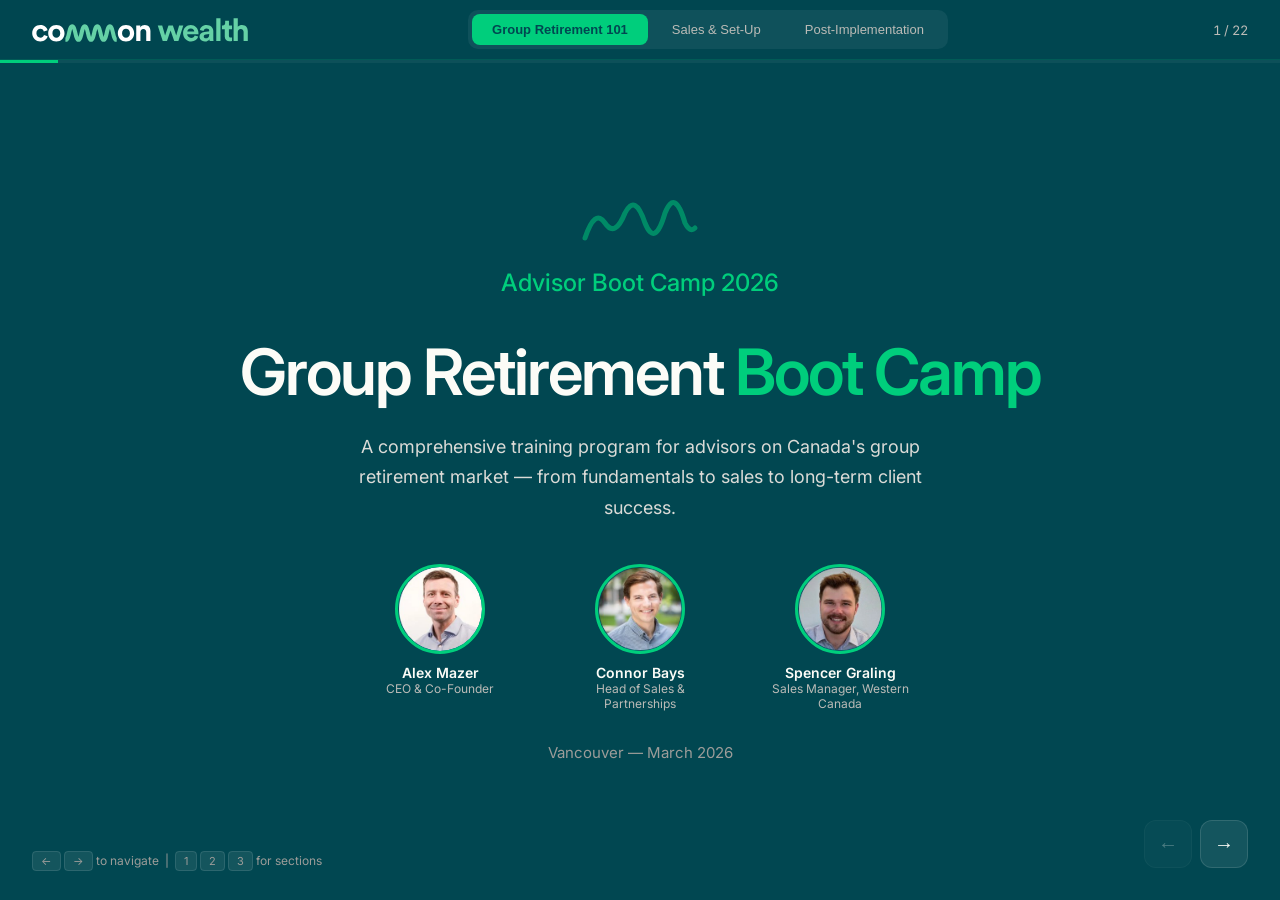
==== commit 800cb5f6: "QA fixes: accuracy, accessibility, new market momentum slide - Fix CPP max to $18,100/year (Q1 2026)" ====
--- a/index.html
+++ b/index.html
@@ -4,6 +4,7 @@
 <meta charset="UTF-8">
 <meta name="viewport" content="width=device-width, initial-scale=1.0">
 <title>Common Wealth — Advisor Boot Camp</title>
+<meta name="description" content="Group Retirement Boot Camp for financial advisors. Comprehensive training on Canada's retirement market, group plan types, sales strategies, and post-implementation success.">
 <link rel="stylesheet" href="styles.css">
 </head>
 <body>
@@ -15,7 +16,7 @@
     <button class="section-tab" onclick="goToSection(1)">Sales & Set-Up</button>
     <button class="section-tab" onclick="goToSection(2)">Post-Implementation</button>
   </div>
-  <div class="slide-counter" id="slideCounter">1 / 17</div>
+  <div class="slide-counter" id="slideCounter">1 / 22</div>
 </nav>
 
 <div class="progress-bar"><div class="progress-fill" id="progressFill"></div></div>
@@ -47,8 +48,8 @@
 </div><!-- /slide-container -->
 
 <div class="nav-arrows">
-  <button class="nav-btn" id="prevBtn" onclick="prevSlide()">←</button>
-  <button class="nav-btn" id="nextBtn" onclick="nextSlide()">→</button>
+  <button class="nav-btn" id="prevBtn" onclick="prevSlide()" aria-label="Previous slide">←</button>
+  <button class="nav-btn" id="nextBtn" onclick="nextSlide()" aria-label="Next slide">→</button>
 </div>
 
 <div class="kb-hint">
--- a/styles.css
+++ b/styles.css
@@ -425,6 +425,14 @@
     font-size: 24px;
   }
 
+  /* ─── Reusable icon box (small emoji/icon containers) ─── */
+  .icon-box {
+    width: 40px; height: 40px; border-radius: 8px;
+    background: rgba(252,252,247,0.05);
+    display: flex; align-items: center; justify-content: center;
+    font-size: 20px; flex-shrink: 0;
+  }
+
   /* ─── List styling ─── */
   .feature-list { list-style: none; margin-top: 16px; }
   .feature-list li {
@@ -437,7 +445,8 @@
   }
 
   /* Title & section slides: vertically center */
-  .slide:has(.title-slide), .slide:has(.section-placeholder) {
+  /* Class-based approach for Firefox compatibility (replaces :has() selector) */
+  .slide.slide--centered {
     align-items: center;
     padding-top: 40px;
   }
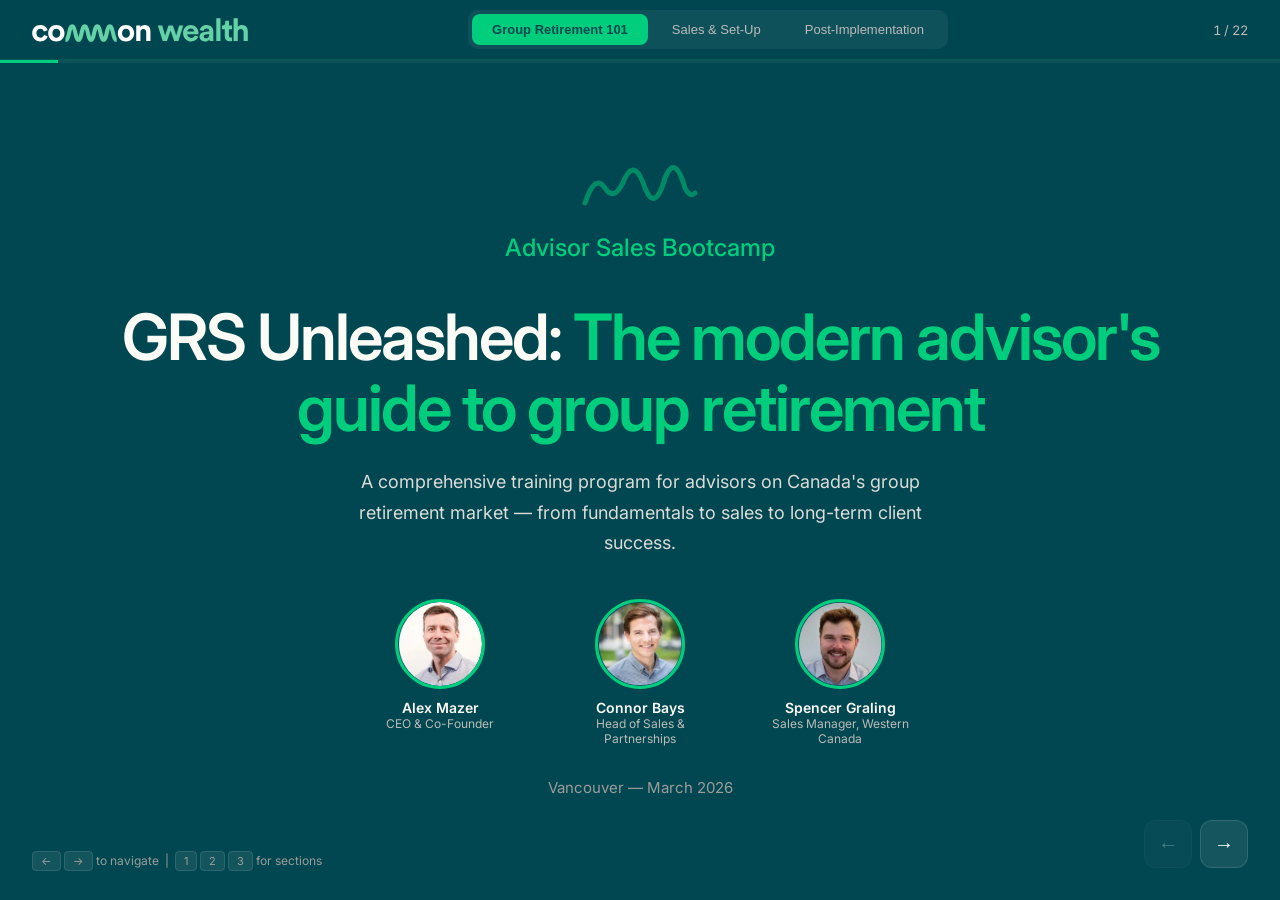
==== commit 4498cd54: "Update title to GRS Unleashed: The modern advisor's guide to group retirement" ====
--- a/index.html
+++ b/index.html
@@ -3,8 +3,8 @@
 <head>
 <meta charset="UTF-8">
 <meta name="viewport" content="width=device-width, initial-scale=1.0">
-<title>Common Wealth — Advisor Boot Camp</title>
-<meta name="description" content="Group Retirement Boot Camp for financial advisors. Comprehensive training on Canada's retirement market, group plan types, sales strategies, and post-implementation success.">
+<title>Common Wealth — GRS Unleashed</title>
+<meta name="description" content="GRS Unleashed: The modern advisor's guide to group retirement. Comprehensive training on Canada's retirement market, group plan types, sales strategies, and post-implementation success.">
 <link rel="stylesheet" href="styles.css">
 </head>
 <body>
